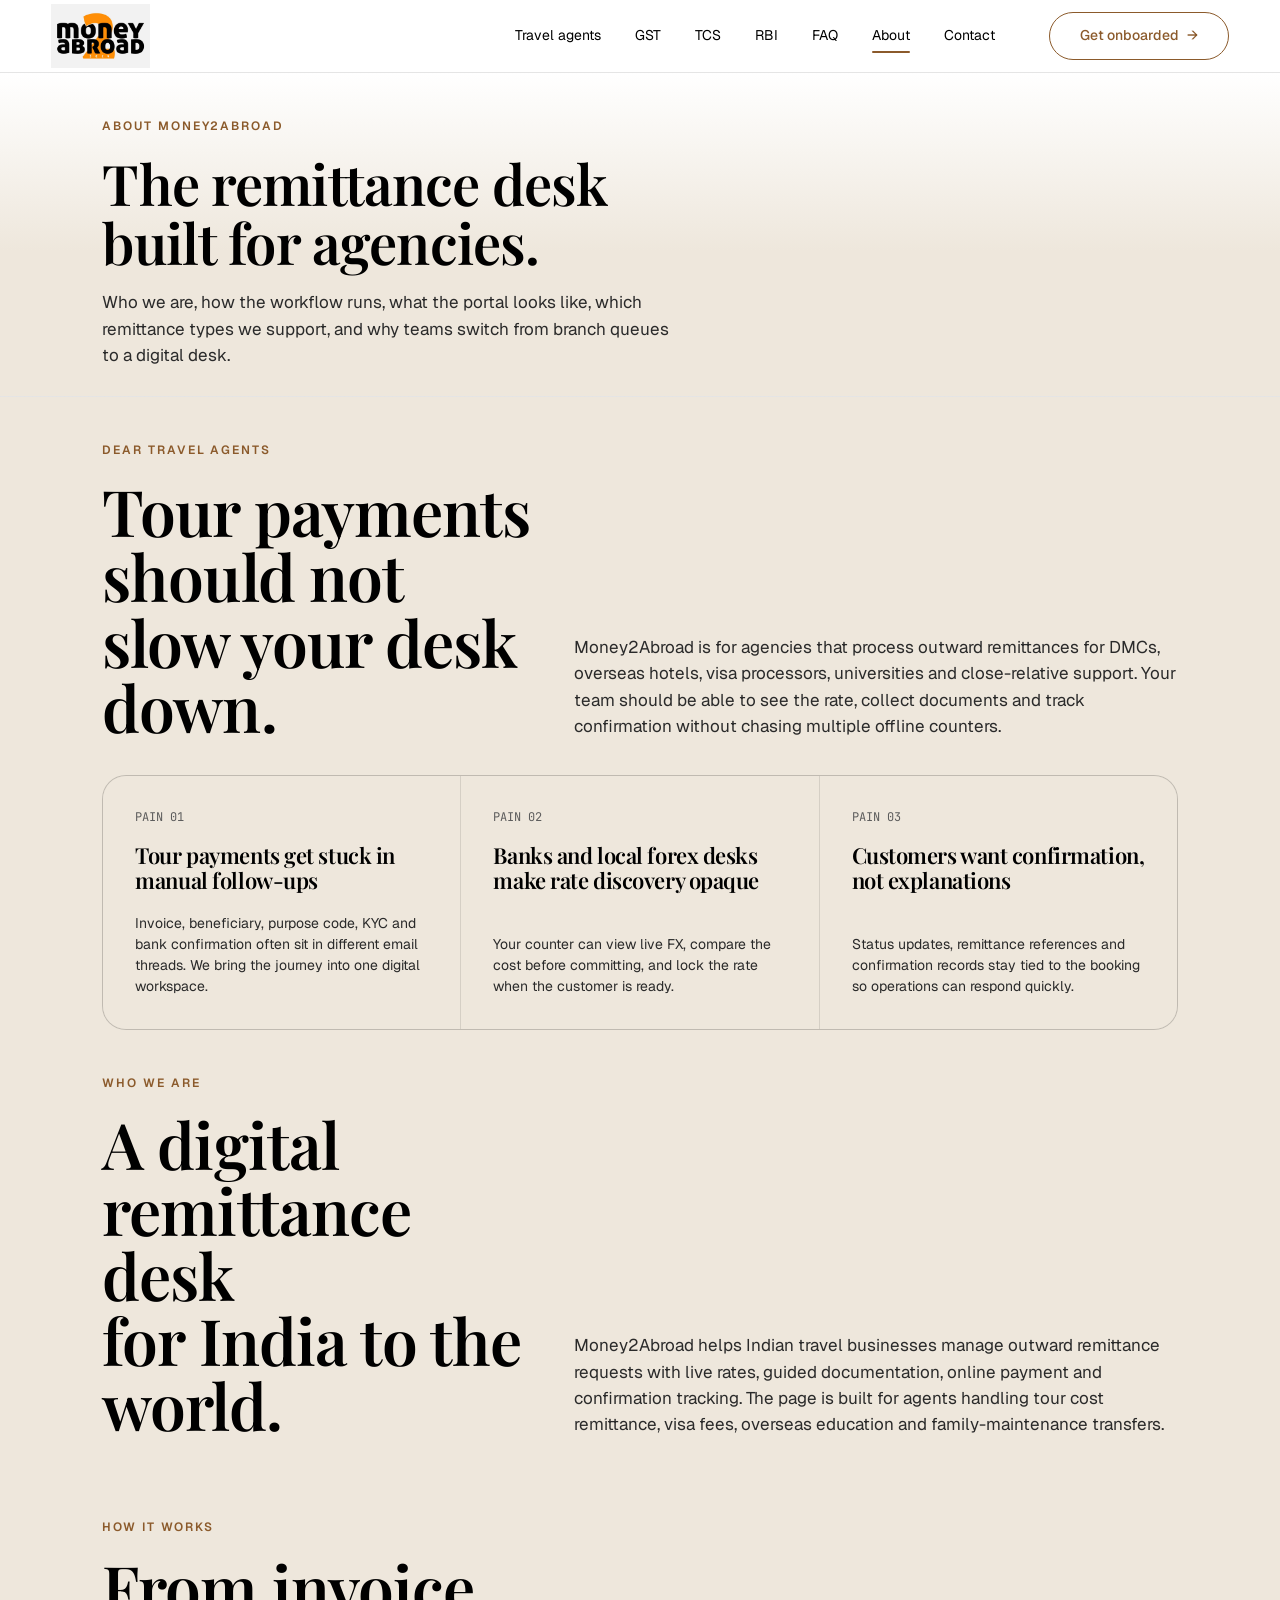
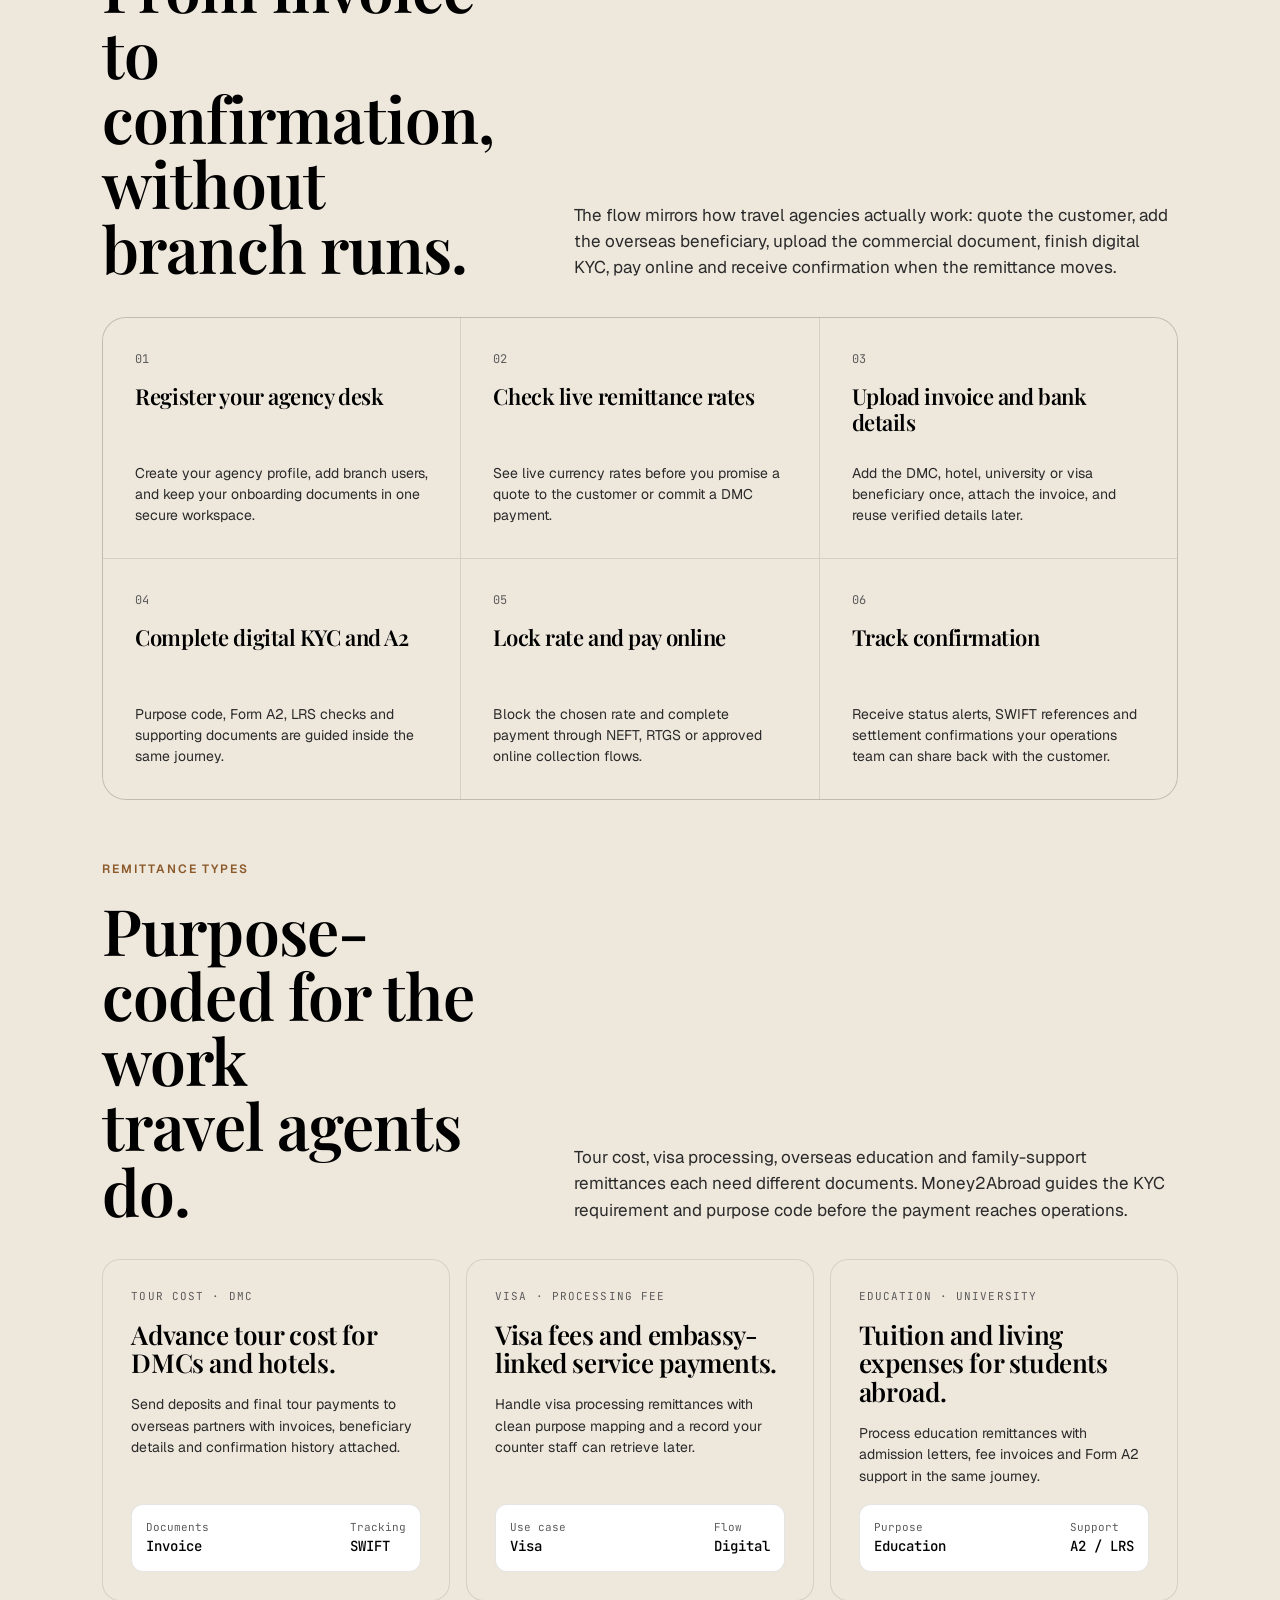
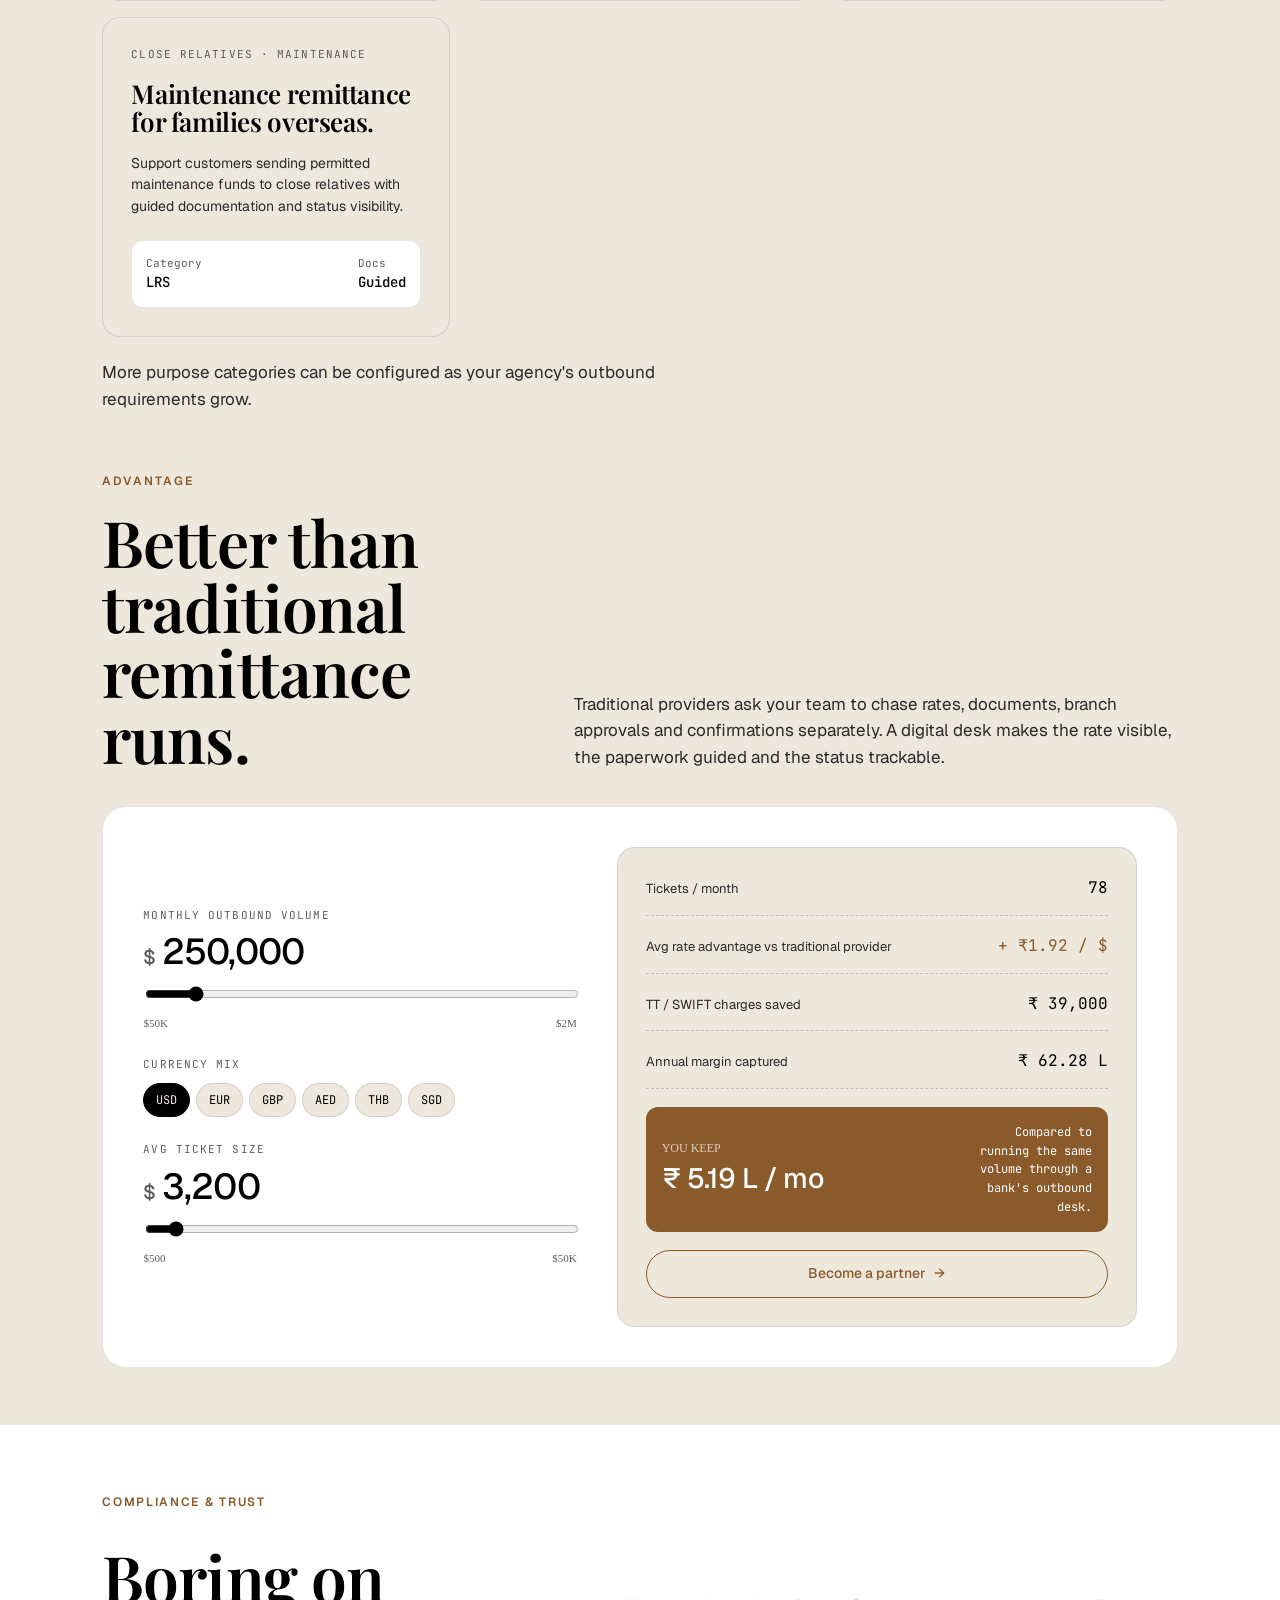
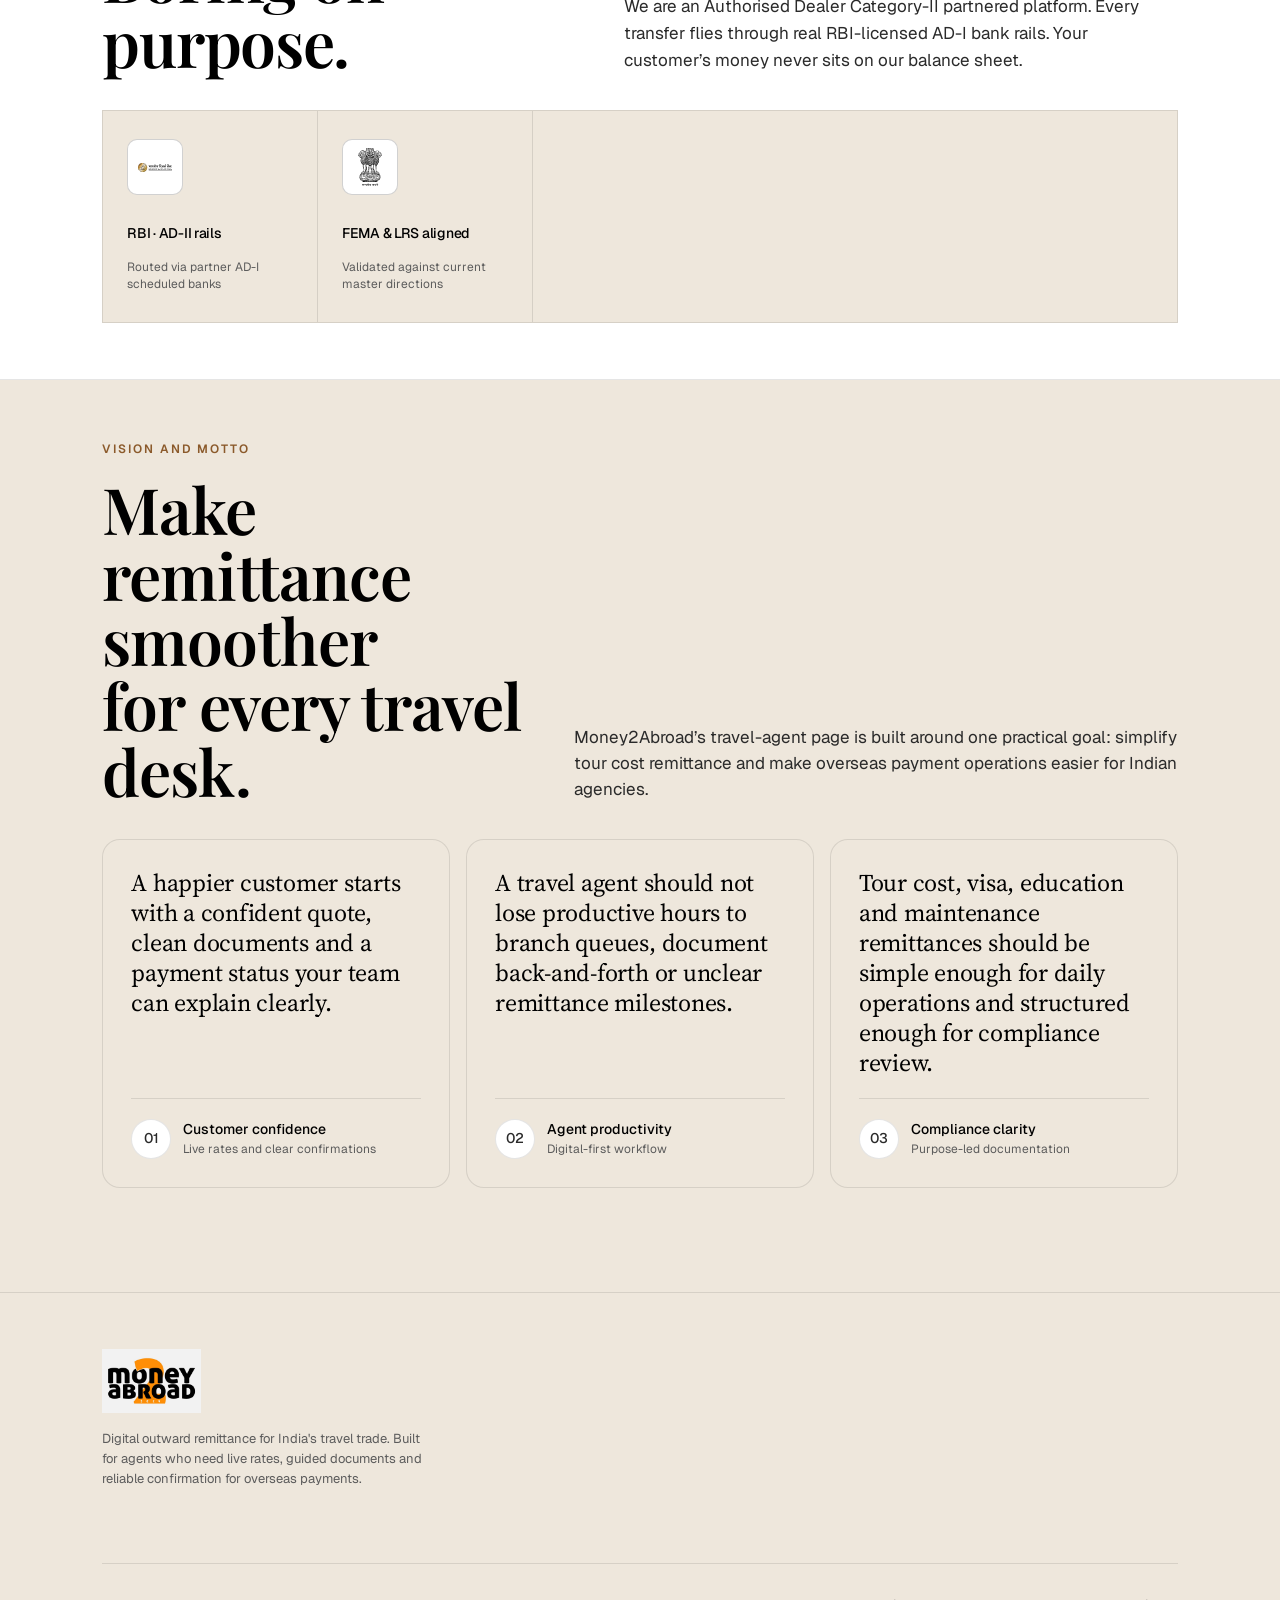
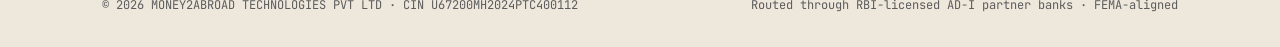
==== about-us/index.html @ 681cc070 "content changes" ====
<!doctype html>
<html lang="en">
<head>
<meta charset="utf-8" />
<meta name="viewport" content="width=device-width,initial-scale=1" />
<meta name="description" content="About Money2Abroad , digital outward remittance for India’s travel trade: process, portal, remittance types, and compliance." />
<meta name="theme-color" content="#ffffff" />
<title>About us , Money2Abroad</title>
<link rel="icon" type="image/jpeg" href="../Money2Abroad Logo.jpg" />
<link rel="preconnect" href="https://fonts.googleapis.com">
<link rel="preconnect" href="https://fonts.gstatic.com" crossorigin>
<link href="https://fonts.googleapis.com/css2?family=Geist:wght@300;400;500;600;700&family=JetBrains+Mono:wght@400;500&family=Playfair+Display:wght@500;600;700;800&family=Source+Serif+4:wght@400;600&display=swap" rel="stylesheet">
<link rel="stylesheet" href="../css/main.css" />
</head>
<body>

<nav class="top">
  <div class="nav-inner">
    <a class="brand" href="../index.html">
      <span class="brand-mark"></span>
    </a>
    <div class="nav-links">
      <a href="../remittance-for-travel-agents/index.html">Travel agents</a>
      <a href="../gst-calculator/index.html">GST</a>
      <a href="../tcs-calculator/index.html">TCS</a>
      <a href="../rbi-guidelines/index.html">RBI</a>
      <a href="../faq/index.html">FAQ</a>
      <span class="current" aria-current="page">About</span>
      <a href="../contact-us/index.html">Contact</a>
    </div>
    <div class="nav-cta">
      <a href="../contact-us/index.html" class="btn btn-accent">Get onboarded <span class="arrow">→</span></a>
      <button type="button" class="nav-toggle" aria-expanded="false" aria-controls="mobile-menu" aria-label="Open menu">
        <span class="bars"><span></span></span>
      </button>
    </div>
  </div>
  <div class="mobile-menu" id="mobile-menu">
      <a href="../remittance-for-travel-agents/index.html">Travel agents</a>
      <a href="../gst-calculator/index.html">GST</a>
      <a href="../tcs-calculator/index.html">TCS</a>
      <a href="../rbi-guidelines/index.html">RBI</a>
      <a href="../faq/index.html">FAQ</a>
      <span class="current" aria-current="page">About</span>
      <a href="../contact-us/index.html">Contact</a>
    <div class="mobile-cta">
      <a href="../contact-us/index.html" class="btn btn-accent">Get onboarded</a>
    </div>
  </div>
</nav>
<script>
(function(){
  var btn = document.querySelector('.nav-toggle');
  var menu = document.getElementById('mobile-menu');
  if (!btn || !menu) return;
  function close(){ btn.setAttribute('aria-expanded','false'); menu.classList.remove('open'); }
  btn.addEventListener('click', function(){
    var open = btn.getAttribute('aria-expanded') === 'true';
    btn.setAttribute('aria-expanded', String(!open));
    menu.classList.toggle('open', !open);
  });
  menu.querySelectorAll('a').forEach(function(a){ a.addEventListener('click', close); });
})();
</script>

<header class="about-hero">
  <div class="wrap">
    <div class="eyebrow">About Money2Abroad</div>
    <div class="spacer-sm"></div>
    <h1>The remittance desk <em>built for agencies.</em></h1>
    <p class="lead">Who we are, how the workflow runs, what the portal looks like, which remittance types we support, and why teams switch from branch queues to a digital desk.</p>
  </div>
</header>

<!-- =========== TRAVEL AGENTS =========== -->
<section id="overview" class="tight">
  <div class="wrap">
    <div class="section-head">
      <div>
        <div class="eyebrow">Dear travel agents</div>
        <div class="spacer-sm"></div>
        <h2 class="section-title">Tour payments should not<br/><em>slow your desk down.</em></h2>
      </div>
      <p class="section-sub">
        Money2Abroad is for agencies that process outward remittances for DMCs, overseas hotels, visa processors, universities and close-relative support. Your team should be able to see the rate, collect documents and track confirmation without chasing multiple offline counters.
      </p>
    </div>

    <div class="built-grid">
      <div class="built-cell">
        <div>
          <div class="num">PAIN 01</div>
          <div class="spacer-sm"></div>
          <h3>Tour payments get stuck in manual follow-ups</h3>
        </div>
        <p>Invoice, beneficiary, purpose code, KYC and bank confirmation often sit in different email threads. We bring the journey into one digital workspace.</p>
      </div>
      <div class="built-cell">
        <div>
          <div class="num">PAIN 02</div>
          <div class="spacer-sm"></div>
          <h3>Banks and local forex desks make rate discovery opaque</h3>
        </div>
        <p>Your counter can view live FX, compare the cost before committing, and lock the rate when the customer is ready.</p>
      </div>
      <div class="built-cell">
        <div>
          <div class="num">PAIN 03</div>
          <div class="spacer-sm"></div>
          <h3>Customers want confirmation, not explanations</h3>
        </div>
        <p>Status updates, remittance references and confirmation records stay tied to the booking so operations can respond quickly.</p>
      </div>
    </div>
  </div>
</section>

<!-- =========== WHO WE ARE =========== -->
<section id="who" class="tight" style="padding-top:0;">
  <div class="wrap">
    <div class="section-head">
      <div>
        <div class="eyebrow">Who we are</div>
        <div class="spacer-sm"></div>
        <h2 class="section-title">A digital remittance desk<br/><em>for India to the world.</em></h2>
      </div>
      <p class="section-sub">
        Money2Abroad helps Indian travel businesses manage outward remittance requests with live rates, guided documentation, online payment and confirmation tracking. The page is built for agents handling tour cost remittance, visa fees, overseas education and family-maintenance transfers.
      </p>
    </div>
  </div>
</section>

<!-- =========== PROCESS =========== -->
<section id="process" style="padding-top:0;">
  <div class="wrap">
    <div class="section-head">
      <div>
        <div class="eyebrow">How it works</div>
        <div class="spacer-sm"></div>
        <h2 class="section-title">From invoice to confirmation,<br/><em>without branch runs.</em></h2>
      </div>
      <p class="section-sub">
        The flow mirrors how travel agencies actually work: quote the customer, add the overseas beneficiary, upload the commercial document, finish digital KYC, pay online and receive confirmation when the remittance moves.
      </p>
    </div>

    <div class="built-grid">
      <div class="built-cell">
        <div>
          <div class="num">01</div>
          <div class="spacer-sm"></div>
          <h3>Register your agency desk</h3>
        </div>
        <p>Create your agency profile, add branch users, and keep your onboarding documents in one secure workspace.</p>
      </div>
      <div class="built-cell">
        <div>
          <div class="num">02</div>
          <div class="spacer-sm"></div>
          <h3>Check live remittance rates</h3>
        </div>
        <p>See live currency rates before you promise a quote to the customer or commit a DMC payment.</p>
      </div>
      <div class="built-cell">
        <div>
          <div class="num">03</div>
          <div class="spacer-sm"></div>
          <h3>Upload invoice and bank details</h3>
        </div>
        <p>Add the DMC, hotel, university or visa beneficiary once, attach the invoice, and reuse verified details later.</p>
      </div>
      <div class="built-cell">
        <div>
          <div class="num">04</div>
          <div class="spacer-sm"></div>
          <h3>Complete digital KYC and A2</h3>
        </div>
        <p>Purpose code, Form A2, LRS checks and supporting documents are guided inside the same journey.</p>
      </div>
      <div class="built-cell">
        <div>
          <div class="num">05</div>
          <div class="spacer-sm"></div>
          <h3>Lock rate and pay online</h3>
        </div>
        <p>Block the chosen rate and complete payment through NEFT, RTGS or approved online collection flows.</p>
      </div>
      <div class="built-cell">
        <div>
          <div class="num">06</div>
          <div class="spacer-sm"></div>
          <h3>Track confirmation</h3>
        </div>
        <p>Receive status alerts, SWIFT references and settlement confirmations your operations team can share back with the customer.</p>
      </div>
    </div>
  </div>
</section>


<!-- =========== USE CASES =========== -->
<section id="cases" style="padding-top:0;">
  <div class="wrap">
    <div class="section-head">
      <div>
        <div class="eyebrow">Remittance types</div>
        <div class="spacer-sm"></div>
        <h2 class="section-title">Purpose-coded for the work<br/><em>travel agents do.</em></h2>
      </div>
      <p class="section-sub">
        Tour cost, visa processing, overseas education and family-support remittances each need different documents. Money2Abroad guides the KYC requirement and purpose code before the payment reaches operations.
      </p>
    </div>

    <div class="cases">
      <div class="case">
        <span class="tag">Tour cost · DMC</span>
        <h3>Advance tour cost for <em>DMCs and hotels.</em></h3>
        <p>Send deposits and final tour payments to overseas partners with invoices, beneficiary details and confirmation history attached.</p>
        <div class="sample">
          <div><div class="l">Documents</div><div class="v">Invoice</div></div>
          <div><div class="l">Tracking</div><div class="v">SWIFT</div></div>
        </div>
      </div>

      <div class="case">
        <span class="tag">Visa · Processing fee</span>
        <h3>Visa fees and embassy-linked <em>service payments.</em></h3>
        <p>Handle visa processing remittances with clean purpose mapping and a record your counter staff can retrieve later.</p>
        <div class="sample">
          <div><div class="l">Use case</div><div class="v">Visa</div></div>
          <div><div class="l">Flow</div><div class="v">Digital</div></div>
        </div>
      </div>

      <div class="case">
        <span class="tag">Education · University</span>
        <h3>Tuition and living expenses for <em>students abroad.</em></h3>
        <p>Process education remittances with admission letters, fee invoices and Form A2 support in the same journey.</p>
        <div class="sample">
          <div><div class="l">Purpose</div><div class="v">Education</div></div>
          <div><div class="l">Support</div><div class="v">A2 / LRS</div></div>
        </div>
      </div>

      <div class="case">
        <span class="tag">Close relatives · Maintenance</span>
        <h3>Maintenance remittance for <em>families overseas.</em></h3>
        <p>Support customers sending permitted maintenance funds to close relatives with guided documentation and status visibility.</p>
        <div class="sample">
          <div><div class="l">Category</div><div class="v">LRS</div></div>
          <div><div class="l">Docs</div><div class="v">Guided</div></div>
        </div>
      </div>
    </div>
    <p class="section-sub" style="margin-top:22px;">More purpose categories can be configured as your agency's outbound requirements grow.</p>
  </div>
</section>

<!-- =========== CALCULATOR =========== -->
<section id="calc" style="padding-top:0;">
  <div class="wrap">
    <div class="section-head">
      <div>
        <div class="eyebrow">Advantage</div>
        <div class="spacer-sm"></div>
        <h2 class="section-title">Better than traditional<br/><em>remittance runs.</em></h2>
      </div>
      <p class="section-sub">
        Traditional providers ask your team to chase rates, documents, branch approvals and confirmations separately. A digital desk makes the rate visible, the paperwork guided and the status trackable.
      </p>
    </div>

    <div class="calc" id="calc-widget">
      <div class="calc-input">
        <div class="calc-field">
          <label>Monthly outbound volume</label>
          <div class="calc-amt"><span class="cur">$</span><span id="cv">250,000</span></div>
          <div style="margin-top:14px;">
            <input id="vol" type="range" min="50000" max="2000000" step="10000" value="250000" />
            <div style="display:flex;justify-content:space-between;font-family:'Geist Mono';font-size:11px;color:var(--ink-3);margin-top:6px;">
              <span>$50K</span><span>$2M</span>
            </div>
          </div>
        </div>
        <div class="calc-field">
          <label>Currency mix</label>
          <div class="ccy-pick" id="ccy-pick">
            <button class="on" data-ccy="USD">USD</button>
            <button data-ccy="EUR">EUR</button>
            <button data-ccy="GBP">GBP</button>
            <button data-ccy="AED">AED</button>
            <button data-ccy="THB">THB</button>
            <button data-ccy="SGD">SGD</button>
          </div>
        </div>
        <div class="calc-field">
          <label>Avg ticket size</label>
          <div class="calc-amt"><span class="cur">$</span><span id="tv">3,200</span></div>
          <div style="margin-top:14px;">
            <input id="tick" type="range" min="500" max="50000" step="100" value="3200" />
            <div style="display:flex;justify-content:space-between;font-family:'Geist Mono';font-size:11px;color:var(--ink-3);margin-top:6px;">
              <span>$500</span><span>$50K</span>
            </div>
          </div>
        </div>
      </div>

      <div class="calc-result">
        <div class="row">
          <span class="lbl">Tickets / month</span>
          <span class="val" id="r-tickets">78</span>
        </div>
        <div class="row">
          <span class="lbl">Avg rate advantage vs traditional provider</span>
          <span class="val" style="color:var(--accent);">+ ₹1.92 / $</span>
        </div>
        <div class="row">
          <span class="lbl">TT / SWIFT charges saved</span>
          <span class="val" id="r-tt">₹ 39,000</span>
        </div>
        <div class="row">
          <span class="lbl">Annual margin captured</span>
          <span class="val" id="r-annual">₹ 62.4 L</span>
        </div>
        <div class="savings">
          <div>
            <div style="font-size:12px;font-family:'Geist Mono';opacity:0.7;">YOU KEEP</div>
            <div class="v" id="r-keep">₹ 5.20 L / mo</div>
          </div>
          <div class="l">Compared to running the same volume through a bank's outbound desk.</div>
        </div>
        <a href="../contact-us/index.html" class="btn btn-primary" style="background: var(--bg); color: var(--ink); justify-content:center;"><span>Become a partner</span> <span class="arrow">→</span></a>
      </div>
    </div>
  </div>
</section>

<!-- =========== COMPLIANCE & TRUST =========== -->
<section id="compliance" class="compliance-trust" aria-labelledby="compliance-trust-heading">
  <div class="wrap">
    <div class="compliance-trust-head">
      <div>
        <div class="eyebrow">Compliance &amp; trust</div>
        <div class="spacer-sm"></div>
        <h2 id="compliance-trust-heading" class="compliance-trust-title">Boring on <em>purpose.</em></h2>
      </div>
      <p class="compliance-trust-lead">
        We are an Authorised Dealer Category-II partnered platform. Every transfer flies through real RBI-licensed AD-I bank rails. Your customer’s money never sits on our balance sheet.
      </p>
    </div>

    <div class="badges trust-badges" role="list">
      <div class="badge" role="listitem">
        <div class="b-ico" aria-hidden="true">
          <img src="../assets/logos/rbi.svg" alt="Reserve Bank of India" loading="lazy" />
        </div>
        <div class="b-name">RBI · AD-II rails</div>
        <p class="b-sub">Routed via partner AD-I scheduled banks</p>
      </div>
      <div class="badge" role="listitem">
        <div class="b-ico" aria-hidden="true">
          <img src="../assets/logos/emblem-india.svg" alt="Government of India · FEMA" loading="lazy" />
        </div>
        <div class="b-name">FEMA &amp; LRS aligned</div>
        <p class="b-sub">Validated against current master directions</p>
      </div>
    </div>
  </div>
</section>

<!-- =========== VISION =========== -->
<section id="vision">
  <div class="wrap">
    <div class="section-head">
      <div>
        <div class="eyebrow">Vision and motto</div>
        <div class="spacer-sm"></div>
        <h2 class="section-title">Make remittance smoother<br/><em>for every travel desk.</em></h2>
      </div>
      <p class="section-sub">
        Money2Abroad’s travel-agent page is built around one practical goal: simplify tour cost remittance and make overseas payment operations easier for Indian agencies.
      </p>
    </div>

    <div class="quotes">
      <div class="quote-card">
        <p class="q">A happier customer starts with a confident quote, clean documents and a payment status your team can explain clearly.</p>
        <div class="author">
          <div class="av">01</div>
          <div>
            <div class="a-name">Customer confidence</div>
            <div class="a-meta">Live rates and clear confirmations</div>
          </div>
        </div>
      </div>
      <div class="quote-card">
        <p class="q">A travel agent should not lose productive hours to branch queues, document back-and-forth or unclear remittance milestones.</p>
        <div class="author">
          <div class="av">02</div>
          <div>
            <div class="a-name">Agent productivity</div>
            <div class="a-meta">Digital-first workflow</div>
          </div>
        </div>
      </div>
      <div class="quote-card">
        <p class="q">Tour cost, visa, education and maintenance remittances should be simple enough for daily operations and structured enough for compliance review.</p>
        <div class="author">
          <div class="av">03</div>
          <div>
            <div class="a-name">Compliance clarity</div>
            <div class="a-meta">Purpose-led documentation</div>
          </div>
        </div>
      </div>
    </div>
  </div>
</section>

<footer>
  <div class="wrap">
    <div class="foot-grid">
      <div>
        <a class="brand" href="../index.html">
          <span class="brand-mark"></span>
        </a>
        <p class="foot-blurb">Digital outward remittance for India's travel trade. Built for agents who need live rates, guided documents and reliable confirmation for overseas payments.</p>
        <div style="display:flex;gap:8px;margin-top:18px;">
        </div>
      </div>
      <div class="foot-col">
        <h5>Site</h5>
        <a href="../index.html">Home</a>
        <a href="../remittance-for-travel-agents/index.html">Travel agents</a>
        <a href="index.html">About</a>
        <a href="../contact-us/index.html">Contact</a>
      </div>
      <div class="foot-col">
        <h5>For agencies</h5>
        <a href="index.html#cases">Tour cost</a>
        <a href="index.html#cases">Hotel &amp; DMC</a>
        <a href="index.html#cases">Visa fees</a>
        <a href="index.html#cases">Education</a>
        <a href="index.html#cases">Maintenance remittance</a>
      </div>
      <div class="foot-col">
        <h5>Company</h5>
        <a href="index.html">About</a>
        <a href="index.html#compliance">Compliance</a>
      </div>
      <div class="foot-col">
        <h5>Talk to us</h5>
        <a href="mailto:info@finwaveforex.com">info@finwaveforex.com</a>
        <a href="tel:+917948916100">+91 79 4891 6100</a>
        <a href="tel:+919898906133">+91 98989 06133</a>
        <a href="#">Ahmedabad · Navrangpura</a>
        <a href="../contact-us/index.html">Contact</a>
      </div>
    </div>
    <div class="foot-bottom">
      <div class="legal">© 2026 MONEY2ABROAD TECHNOLOGIES PVT LTD · CIN U67200MH2024PTC400112</div>
      <div class="legal">Routed through RBI-licensed AD-I partner banks · FEMA-aligned</div>
    </div>
  </div>
</footer>

<script>
  // Calculator
  (function(){
    const vol = document.getElementById('vol');
    const tick = document.getElementById('tick');
    const cv = document.getElementById('cv');
    const tv = document.getElementById('tv');
    const rTickets = document.getElementById('r-tickets');
    const rTT = document.getElementById('r-tt');
    const rAnnual = document.getElementById('r-annual');
    const rKeep = document.getElementById('r-keep');
    const fmtUSD = n => new Intl.NumberFormat('en-US').format(Math.round(n));
    const fmtINR = n => '₹ ' + new Intl.NumberFormat('en-IN').format(Math.round(n));
    const fmtINRShort = n => {
      if (n >= 1e7) return '₹ ' + (n/1e7).toFixed(2) + ' Cr';
      if (n >= 1e5) return '₹ ' + (n/1e5).toFixed(2) + ' L';
      return fmtINR(n);
    };

    function recompute() {
      const v = +vol.value;
      const t = +tick.value;
      cv.textContent = new Intl.NumberFormat('en-US').format(v);
      tv.textContent = new Intl.NumberFormat('en-US').format(t);
      const tickets = Math.max(1, Math.round(v / t));
      const advPerDollar = 1.92; // ₹ vs traditional provider
      const monthlyAdv = v * advPerDollar;
      const ttSaved = tickets * 500; // ~₹500 per TT saved
      const monthlyTotal = monthlyAdv + ttSaved;
      const annual = monthlyTotal * 12;
      rTickets.textContent = tickets;
      rTT.textContent = fmtINR(ttSaved);
      rAnnual.textContent = fmtINRShort(annual);
      rKeep.textContent = fmtINRShort(monthlyTotal) + ' / mo';
    }
    vol.addEventListener('input', recompute);
    tick.addEventListener('input', recompute);

    // currency chips
    document.querySelectorAll('#ccy-pick button').forEach(b => {
      b.addEventListener('click', () => {
        b.classList.toggle('on');
      });
    });

    recompute();
  })();
</script>

</body>
</html>
---- css/main.css ----
:root {
    /* JPMorgan Chase palette , cream body, white nav, black ink, copper accent */
    --bg: #eee7dc;                   /* JPMC cream */
    --bg-soft: #ffffff;              /* white card / nav */
    --bg-deep: #000000;              /* black for dark sections */
    --ink: #000000;                   /* black body text */
    --ink-2: #2a2a2a;
    --ink-3: #5c5c5c;
    --line: rgba(0,0,0,0.10);
    --line-strong: rgba(0,0,0,0.18);
    --accent: #8b5a2b;               /* copper / brown */
    --accent-deep: #6b4520;
    --accent-on: #ffffff;
    --warn: #c0392b;
    --positive: #1d8a4b;
    --pad: clamp(20px, 4vw, 56px);
  }

  * { box-sizing: border-box; }
  html, body { margin: 0; padding: 0; }
  body {
    background: var(--bg);
    color: var(--ink);
    font-family: 'Geist', 'Helvetica Neue', Arial, ui-sans-serif, system-ui, -apple-system, sans-serif;
    font-size: 16px;
    line-height: 1.55;
    -webkit-font-smoothing: antialiased;
    text-rendering: optimizeLegibility;
    overflow-x: hidden;
  }
  ::selection { background: var(--accent); color: var(--accent-on); }

  /* ---------- Type ---------- */
  .serif { font-family: 'Source Serif 4', 'Times New Roman', serif; font-weight: 400; letter-spacing: -0.01em; }
  .mono { font-family: 'JetBrains Mono', ui-monospace, monospace; font-feature-settings: 'tnum' 1, 'cv11' 1; }
  .eyebrow {
    font-family: 'Geist', sans-serif;
    font-size: 12px;
    font-weight: 600;
    letter-spacing: 0.16em;
    text-transform: uppercase;
    color: #8b5a2b;
    display: inline-block;
  }
  .eyebrow::before { content: none; }
  h1, h2, h3, h4 { margin: 0; font-weight: 500; letter-spacing: -0.02em; }
  p { margin: 0; }

  .display {
    font-family: 'Geist', sans-serif;
    font-weight: 500;
    font-size: clamp(44px, 7vw, 104px);
    line-height: 0.96;
    letter-spacing: -0.035em;
  }
  .display em {
    font-family: 'Source Serif 4', serif;
    font-style: italic;
    font-weight: 400;
    letter-spacing: -0.015em;
  }

  /* ---------- Layout ---------- */
  .wrap { max-width: 1440px; margin: 0 auto; padding: 0 var(--pad); }
  .row { display: flex; }
  .col { display: flex; flex-direction: column; }
  .grid { display: grid; }

  /* ---------- Nav ---------- */
  nav.top {
    position: sticky; top: 0; z-index: 50;
    background: color-mix(in oklab, var(--bg) 88%, transparent);
    backdrop-filter: blur(14px);
    -webkit-backdrop-filter: blur(14px);
    border-bottom: 1px solid var(--line);
  }
  .nav-inner {
    display: flex; align-items: center; justify-content: space-between;
    padding: 4px var(--pad);
    max-width: 1440px; margin: 0 auto;
  }
  .brand {
    display: flex; align-items: center; gap: 10px;
    font-weight: 600; letter-spacing: -0.02em; font-size: 18px;
    text-decoration: none; color: inherit;
  }
  a.brand:hover { color: var(--ink); }
  .brand-mark {
    width: 140px; height: 64px;
    background: url('../Money2Abroad%20Logo.jpg') left center/contain no-repeat;
    display: inline-block; flex-shrink: 0;
  }
  @media (max-width: 760px) {
    .brand-mark { width: 110px; height: 52px; }
  }
  .brand span:not(.brand-mark) { display: inline; }
  .nav-links { display: flex; gap: 6px; align-items: center; margin-left: auto; margin-right: 24px; }
  .nav-links a,
  .nav-links span.current {
    position: relative;
    color: var(--ink-2); text-decoration: none; font-size: 14px;
    display: inline-flex; align-items: center; gap: 4px;
    padding: 8px 14px; border-radius: 999px;
    transition: color .18s ease, background-color .18s ease;
  }
  .nav-links a:hover { color: var(--ink); background-color: var(--bg-soft); }
  .nav-links a:active { background-color: color-mix(in oklab, var(--ink) 10%, transparent); }
  .nav-links a.current,
  .nav-links span.current { color: var(--ink); }
  .nav-links a::after,
  .nav-links span.current::after {
    content: ""; position: absolute; left: 14px; right: 14px; bottom: 2px;
    height: 2px; border-radius: 2px; background: var(--accent);
    transform: scaleX(0); transform-origin: center;
    transition: transform .22s ease;
  }
  .nav-links a:hover::after,
  .nav-links a.current::after,
  .nav-links span.current::after { transform: scaleX(1); }
  .nav-links span.current { cursor: default; }
  #overview, #reach, #compliance { scroll-margin-top: 80px; }
  .nav-cta { display: flex; gap: 10px; align-items: center; margin-left: 16px; }
  .nav-cta .btn-accent { min-width: 180px; justify-content: center; }

  /* ---------- Buttons ---------- */
  .btn {
    display: inline-flex; align-items: center; gap: 8px;
    padding: 12px 18px; border-radius: 999px; font-size: 14px;
    font-weight: 500; text-decoration: none; cursor: pointer; border: 1px solid transparent;
    transition: transform .15s ease, background .2s ease, color .2s ease, border-color .2s ease;
    white-space: nowrap;
  }
  .btn:active { transform: translateY(1px); }
  .btn-primary { background: var(--ink); color: var(--bg); }
  .btn-primary:hover { background: #2a2820; }
  .btn-accent { background: var(--accent); color: var(--accent-on); }
  .btn-accent:hover { background: var(--accent-deep); }
  .btn-ghost { color: var(--ink); border-color: var(--line-strong); }
  .btn-ghost:hover { background: var(--bg-soft); }
  .btn-link { color: var(--ink); padding: 0; background: transparent; }
  .arrow { transition: transform .2s ease; }
  .btn:hover .arrow { transform: translateX(3px); }

  /* ---------- HERO ---------- */
  .hero {
    padding: 60px var(--pad) 40px; position: relative;
    background: linear-gradient(180deg, var(--bg) 0%, var(--bg-soft) 100%);
  }
  .hero-grid {
    display: grid; grid-template-columns: 1.4fr 1fr; gap: 56px; align-items: start;
  }
  @media (max-width: 1000px) { .hero-grid { grid-template-columns: 1fr; gap: 32px; } }

  .hero h1 .strike {
    position: relative; display: inline-block; color: var(--ink-3);
  }
  .hero h1 .strike::after {
    content: ""; position: absolute; left: -2%; right: -2%; top: 52%;
    height: 6px; background: var(--accent); transform: skewY(-2deg);
  }
  .hero-copy {
    color: var(--ink-2);
    font-size: clamp(16px, 1.6vw, 20px);
    line-height: 1.55;
    max-width: 58ch;
    margin-top: 24px;
  }
  .hero-actions {
    display: flex; gap: 12px; flex-wrap: wrap; margin-top: 28px;
  }

  .hero-meta {
    display: flex; gap: 24px; flex-wrap: wrap; padding-top: 32px;
    border-top: 1px solid var(--line); margin-top: 40px;
  }
  .hero-meta .stat .n { font-family: 'Geist', sans-serif; font-size: 32px; letter-spacing: -0.02em; font-weight: 500; }
  .hero-meta .stat .l { font-size: 12px; color: var(--ink-3); margin-top: 2px; }

  /* Hero card , quote / live transfer */
  .hero-card {
    background: var(--bg-deep); color: #efe9da;
    border-radius: 24px; padding: 24px;
    box-shadow: 0 30px 80px -30px rgba(0,0,0,0.35);
    position: relative; overflow: hidden;
  }
  .hero-card::before {
    content: ""; position: absolute; top: -40%; right: -20%;
    width: 360px; height: 360px; border-radius: 50%;
    background: radial-gradient(circle, rgba(200,255,58,0.18), transparent 70%);
    pointer-events: none;
  }
  .hc-head {
    display: flex; justify-content: space-between; align-items: center;
    color: rgba(239,233,218,0.6); font-size: 12px;
  }
  .hc-head .live { display: inline-flex; align-items: center; gap: 6px; color: var(--accent); font-family: 'JetBrains Mono'; }
  .hc-head .live .dot {
    width: 7px; height: 7px; border-radius: 50%; background: var(--accent);
    box-shadow: 0 0 0 0 rgba(200,255,58,0.7);
    animation: pulse 1.6s infinite;
  }
  @keyframes pulse {
    0%   { box-shadow: 0 0 0 0 rgba(200,255,58,0.7); }
    70%  { box-shadow: 0 0 0 8px rgba(200,255,58,0); }
    100% { box-shadow: 0 0 0 0 rgba(200,255,58,0); }
  }
  .hc-row {
    display: flex; justify-content: space-between; align-items: center;
    padding: 18px 0; border-bottom: 1px dashed rgba(239,233,218,0.12);
  }
  .hc-row:last-of-type { border-bottom: 0; }
  .hc-label { color: rgba(239,233,218,0.5); font-size: 12px; }
  .hc-amount {
    font-family: 'Geist', sans-serif; font-weight: 500;
    font-size: 36px; letter-spacing: -0.02em; line-height: 1;
  }
  .hc-amount .cur { color: rgba(239,233,218,0.5); font-size: 16px; margin-left: 6px; }
  .hc-fx {
    display: flex; gap: 16px; padding: 14px; border-radius: 14px;
    background: rgba(239,233,218,0.04);
    border: 1px solid rgba(239,233,218,0.08);
    margin: 10px 0;
  }
  .hc-fx .lbl { font-size: 11px; color: rgba(239,233,218,0.5); }
  .hc-fx .val { font-family: 'JetBrains Mono'; font-size: 14px; }
  .hc-cta {
    display: flex; gap: 8px; align-items: center; justify-content: space-between;
    margin-top: 14px; padding: 14px 16px;
    background: var(--accent); color: var(--accent-on);
    border-radius: 12px; font-weight: 500; font-size: 14px;
    cursor: pointer;
  }
  .swap {
    width: 34px; height: 34px; border-radius: 50%;
    background: rgba(239,233,218,0.06); border: 1px solid rgba(239,233,218,0.12);
    color: #efe9da; font-size: 14px;
    display: inline-flex; align-items: center; justify-content: center;
    margin: 0 auto; position: relative; top: -32px; z-index: 2;
    cursor: pointer; padding: 0;
    transition: transform .35s ease, background .2s ease, border-color .2s ease;
  }
  .swap:hover {
    background: rgba(239,233,218,0.12);
    border-color: rgba(239,233,218,0.22);
  }
  .swap:active { transform: rotate(180deg) scale(0.95); }
  .swap.spun { transform: rotate(180deg); }
  .ccy-flag {
    display: inline-flex; align-items: center; gap: 8px;
    background: rgba(239,233,218,0.06); padding: 6px 10px; border-radius: 999px;
    font-family: 'JetBrains Mono'; font-size: 12px;
  }
  .ccy-select {
    position: relative;
    background: rgba(239,233,218,0.06);
    border: 1px solid rgba(239,233,218,0.10);
    border-radius: 999px;
    padding: 6px 28px 6px 10px;
    font-family: 'JetBrains Mono'; font-size: 12px;
    color: #efe9da; cursor: pointer;
    display: inline-flex; align-items: center; gap: 8px;
  }
  .ccy-select:hover { background: rgba(239,233,218,0.10); }
  .ccy-select select {
    position: absolute; inset: 0; opacity: 0; cursor: pointer;
    width: 100%; height: 100%; border: 0; appearance: none;
  }
  .ccy-select::after {
    content: "▾"; position: absolute; right: 10px; top: 50%;
    transform: translateY(-50%); font-size: 10px;
    color: rgba(239,233,218,0.55); pointer-events: none;
  }
  .hc-input {
    background: transparent; border: 0; outline: none;
    color: inherit; font: inherit; padding: 0;
    width: var(--hc-input-width, 5.5ch);
    max-width: calc(100% - 4.5ch); min-width: 1ch;
    flex: 0 1 auto;
    font-family: 'Geist', sans-serif; font-weight: 500;
    font-size: 36px; letter-spacing: -0.02em; line-height: 1;
    font-feature-settings: 'tnum' 1, 'cv11' 1;
    -moz-appearance: textfield;
  }
  .hc-input::-webkit-outer-spin-button,
  .hc-input::-webkit-inner-spin-button { -webkit-appearance: none; margin: 0; }
  .hc-input:focus { outline: none; }
  .hc-input-wrap { display: inline-flex; align-items: baseline; gap: 6px; max-width: 100%; }
  .hc-input-wrap .cur { color: rgba(239,233,218,0.5); font-size: 16px; font-family: 'Geist'; font-weight: 500; flex: 0 0 auto; }
  .hc-fresh {
    font-family: 'JetBrains Mono'; font-size: 10px;
    color: rgba(239,233,218,0.45); margin-top: 4px;
  }
  .hc-change-up { color: #16a34a; }
  .hc-change-down { color: #dc2626; }
  @media (max-width: 760px) {
    .hc-input { font-size: 28px; }
  }

  /* Tag chips */
  .chips { display: flex; gap: 8px; flex-wrap: wrap; margin-top: 22px; }
  .chip {
    display: inline-flex; align-items: center; gap: 6px;
    padding: 7px 12px; border-radius: 999px; border: 1px solid var(--line-strong);
    font-size: 12px; color: var(--ink-2); background: rgba(255,255,255,0.4);
  }
  .chip .d { width: 6px; height: 6px; border-radius: 50%; background: var(--accent-deep); }

  /* ---------- FX Ticker ---------- */
  .ticker {
    border-top: 1px solid var(--line);
    border-bottom: 1px solid var(--line);
    background: var(--ink); color: var(--bg);
    overflow: hidden;
    padding: 14px 0;
  }
  .ticker-track {
    display: flex; gap: 56px; white-space: nowrap;
    animation: ticker 50s linear infinite;
    width: max-content;
    font-family: 'JetBrains Mono'; font-size: 14px;
  }
  .ticker-item { display: inline-flex; align-items: center; gap: 12px; }
  .ticker-item .pair { color: rgba(245,241,232,0.55); }
  .ticker-item .px { color: var(--bg); }
  .ticker-item .ch { font-size: 12px; padding: 2px 8px; border-radius: 999px; }
  .ticker-item .ch.up { color: #16a34a; background: rgba(22,163,74,0.12); }
  .ticker-item .ch.down { color: #dc2626; background: rgba(220,38,38,0.12); }
  @keyframes ticker {
    from { transform: translateX(0); }
    to { transform: translateX(-50%); }
  }

  /* ---------- Section ---------- */
  section { padding: 56px var(--pad); }
  section.tight { padding: 40px var(--pad); }
  .section-head {
    display: grid; grid-template-columns: 1fr 1.4fr; gap: 40px;
    margin-bottom: 36px; align-items: end;
  }
  @media (max-width: 900px) { .section-head { grid-template-columns: 1fr; } }
  .section-title {
    font-size: clamp(36px, 5vw, 64px); line-height: 1.02;
    letter-spacing: -0.03em; font-weight: 500;
  }
  .section-title em { font-family: 'Source Serif 4'; font-style: italic; font-weight: 400; }
  .section-sub { color: var(--ink-2); font-size: 17px; max-width: 60ch; }

  /* ---------- Built for ---------- */
  .built-grid {
    display: grid; grid-template-columns: repeat(3, 1fr); gap: 1px;
    background: var(--line); border: 1px solid var(--line);
    border-radius: 24px; overflow: hidden;
  }
  @media (max-width: 1100px) { .built-grid { grid-template-columns: repeat(2, 1fr); } }
  @media (max-width: 600px)  { .built-grid { grid-template-columns: 1fr; } }
  .built-cell {
    background: var(--bg); padding: 32px; min-height: 240px;
    display: flex; flex-direction: column; justify-content: space-between; gap: 20px;
    transition: background .2s ease;
  }
  .built-cell:hover { background: var(--bg-soft); }
  .built-cell .num {
    font-family: 'JetBrains Mono'; font-size: 12px; color: var(--ink-3);
  }
  .built-cell h3 {
    font-size: 22px; line-height: 1.15; letter-spacing: -0.02em;
  }
  .built-cell p { color: var(--ink-2); font-size: 14px; line-height: 1.5; }
  .built-cell .icon {
    width: 36px; height: 36px; border-radius: 10px;
    background: var(--bg-soft); border: 1px solid var(--line);
    display: inline-flex; align-items: center; justify-content: center;
  }

  /* ---------- Product showcase ---------- */
  .product {
    background: var(--bg-deep); color: var(--bg);
    border-radius: 28px; margin: 0 var(--pad); padding: 80px 56px;
    position: relative; overflow: hidden;
  }
  @media (max-width: 700px) { .product { padding: 56px 24px; margin: 0 16px; } }
  .product::before {
    content: ""; position: absolute; top: -10%; right: -10%; width: 600px; height: 600px;
    border-radius: 50%; background: radial-gradient(circle, rgba(200,255,58,0.10), transparent 60%);
  }
  .product-head { max-width: 800px; position: relative; }
  .product-head .eyebrow { color: rgba(245,241,232,0.5); }
  .product-head .eyebrow::before { background: var(--accent); }
  .product-head h2 {
    font-size: clamp(36px, 5vw, 68px); line-height: 1.02; margin-top: 16px;
    letter-spacing: -0.025em;
  }
  .product-head h2 em { font-family: 'Source Serif 4'; font-style: italic; font-weight: 400; }
  .product-head p { color: rgba(245,241,232,0.65); margin-top: 16px; max-width: 60ch; }

  /* Mock dashboard */
  .dash {
    margin-top: 56px;
    background: #1a1a17; border-radius: 18px; overflow: hidden;
    border: 1px solid rgba(245,241,232,0.08);
    box-shadow: 0 60px 120px -40px rgba(0,0,0,0.6);
    display: grid; grid-template-columns: 220px 1fr;
    min-height: 580px;
    position: relative;
  }
  @media (max-width: 800px) { .dash { grid-template-columns: 1fr; min-height: 520px; } }
  .dash-side {
    padding: 18px 12px; border-right: 1px solid rgba(245,241,232,0.06);
    background: #131311;
    display: flex; flex-direction: column; gap: 4px;
  }
  @media (max-width: 800px) { .dash-side { display: none; } }
  .dash-side .agency {
    display: flex; align-items: center; gap: 10px; padding: 8px;
    background: rgba(245,241,232,0.04); border-radius: 10px; margin-bottom: 12px;
  }
  .agency-logo {
    width: 28px; height: 28px; border-radius: 7px; background: var(--accent);
    color: var(--accent-on); font-weight: 600; font-size: 12px;
    display: inline-flex; align-items: center; justify-content: center;
  }
  .agency-meta .name { font-size: 12px; font-weight: 500; }
  .agency-meta .id { font-size: 10px; color: rgba(245,241,232,0.45); font-family: 'JetBrains Mono'; }
  .dash-side .item {
    display: flex; align-items: center; gap: 10px; padding: 8px 10px; border-radius: 8px;
    color: rgba(245,241,232,0.6); font-size: 13px; cursor: pointer;
  }
  .dash-side .item.active { background: rgba(200,255,58,0.10); color: var(--accent); }
  .dash-side .item .ico {
    width: 16px; height: 16px; border-radius: 4px; background: rgba(245,241,232,0.1);
    display: inline-block;
  }
  .dash-side .item.active .ico { background: var(--accent); }
  .dash-side .label {
    font-family: 'JetBrains Mono'; font-size: 10px; color: rgba(245,241,232,0.35);
    text-transform: uppercase; letter-spacing: 0.1em; padding: 16px 10px 6px;
  }

  .dash-main { padding: 22px; overflow: hidden; position: relative; }
  .dash-tab {
    display: flex; justify-content: space-between; align-items: center;
    margin-bottom: 22px;
  }
  .dash-tab h3 { font-size: 18px; font-weight: 500; }
  .dash-tab .filters { display: flex; gap: 8px; }
  .pill {
    font-family: 'JetBrains Mono'; font-size: 11px;
    padding: 6px 10px; border-radius: 999px;
    background: rgba(245,241,232,0.06); color: rgba(245,241,232,0.7);
    border: 1px solid rgba(245,241,232,0.08);
  }
  .pill.active { background: var(--accent); color: var(--accent-on); border-color: var(--accent); }

  .kpis { display: grid; grid-template-columns: repeat(4, 1fr); gap: 12px; margin-bottom: 18px; }
  @media (max-width: 700px) { .kpis { grid-template-columns: repeat(2, 1fr); } }
  .kpi {
    padding: 14px; background: rgba(245,241,232,0.03);
    border: 1px solid rgba(245,241,232,0.06); border-radius: 12px;
  }
  .kpi .l { font-size: 11px; color: rgba(245,241,232,0.5); font-family: 'JetBrains Mono'; text-transform: uppercase; letter-spacing: 0.08em; }
  .kpi .v { font-size: 22px; font-weight: 500; letter-spacing: -0.02em; margin-top: 6px; }
  .kpi .delta { font-size: 11px; font-family: 'JetBrains Mono'; color: var(--accent); margin-top: 4px; }
  .kpi .delta.down { color: #ff8a64; }

  .panels { display: grid; grid-template-columns: 1.5fr 1fr; gap: 12px; }
  @media (max-width: 800px) { .panels { grid-template-columns: 1fr; } }
  .panel {
    background: rgba(245,241,232,0.03); border: 1px solid rgba(245,241,232,0.06);
    border-radius: 12px; padding: 16px;
  }
  .panel h4 { font-size: 13px; font-weight: 500; color: rgba(245,241,232,0.85); margin-bottom: 12px; display: flex; justify-content: space-between; align-items: center; }
  .txn {
    display: grid; grid-template-columns: 1fr auto auto auto; gap: 14px; align-items: center;
    padding: 10px 0; border-top: 1px solid rgba(245,241,232,0.06); font-size: 12px;
  }
  .txn:first-of-type { border-top: 0; }
  .txn .who { display: flex; align-items: center; gap: 10px; }
  .txn .who .av {
    width: 26px; height: 26px; border-radius: 50%;
    background: rgba(245,241,232,0.08); display: inline-flex;
    align-items: center; justify-content: center; font-size: 11px;
    font-family: 'JetBrains Mono'; color: rgba(245,241,232,0.85);
  }
  .txn .who .nm { font-size: 13px; }
  .txn .who .sub { font-size: 11px; color: rgba(245,241,232,0.45); font-family: 'JetBrains Mono'; }
  .txn .am { font-family: 'JetBrains Mono'; font-size: 13px; text-align: right; }
  .txn .am .sub { font-size: 11px; color: rgba(245,241,232,0.45); }
  .txn .st {
    font-family: 'JetBrains Mono'; font-size: 10px; padding: 3px 8px; border-radius: 999px;
    background: rgba(245,241,232,0.06); color: rgba(245,241,232,0.65);
  }
  .txn .st.done { background: rgba(200,255,58,0.12); color: var(--accent); }
  .txn .st.prog { background: rgba(255,165,80,0.12); color: #ffaa57; }

  .chart-wrap { height: 140px; margin-bottom: 12px; position: relative; }
  .chart-wrap svg { display: block; width: 100%; height: 100%; }
  .currencies { display: flex; flex-direction: column; gap: 10px; }
  .ccy {
    display: grid; grid-template-columns: auto 1fr auto; gap: 12px; align-items: center;
    padding: 8px 0;
  }
  .ccy .flag {
    width: 28px; height: 20px; border-radius: 3px; background: rgba(245,241,232,0.08);
    font-family: 'JetBrains Mono'; font-size: 10px; color: rgba(245,241,232,0.7);
    display: inline-flex; align-items: center; justify-content: center;
  }
  .ccy .meta .nm { font-size: 13px; }
  .ccy .meta .sub { font-size: 11px; color: rgba(245,241,232,0.5); font-family: 'JetBrains Mono'; }
  .ccy .bal { font-family: 'JetBrains Mono'; text-align: right; font-size: 13px; }

  /* Floating annotations on dashboard */
  .annot {
    position: absolute; pointer-events: none;
    display: flex; align-items: center; gap: 8px;
    background: var(--accent); color: var(--accent-on);
    padding: 8px 12px; border-radius: 999px;
    font-size: 11px; font-family: 'JetBrains Mono'; font-weight: 500;
    box-shadow: 0 8px 24px rgba(200,255,58,0.20);
    z-index: 5;
  }
  .annot::before {
    content: ""; position: absolute; width: 8px; height: 8px;
    background: var(--accent); border-radius: 50%;
  }
  .annot.a1 { top: 32%; right: -8px; }
  .annot.a1::before { left: -16px; top: 50%; transform: translateY(-50%); box-shadow: 0 0 0 4px rgba(200,255,58,0.20); }
  .annot.a2 { bottom: 24%; left: 200px; }
  .annot.a2::before { right: -16px; top: 50%; transform: translateY(-50%); box-shadow: 0 0 0 4px rgba(200,255,58,0.20); }
  @media (max-width: 1100px) { .annot { display: none; } }

  /* ---------- Use cases ---------- */
  .cases { display: grid; grid-template-columns: repeat(3, 1fr); gap: 16px; }
  @media (max-width: 1000px) { .cases { grid-template-columns: 1fr; } }
  .case {
    border: 1px solid var(--line); border-radius: 18px; padding: 28px;
    background: var(--bg); display: flex; flex-direction: column; gap: 16px;
    min-height: 320px; position: relative; overflow: hidden;
    transition: transform .3s ease, box-shadow .3s ease;
  }
  .case:hover { transform: translateY(-4px); box-shadow: 0 30px 60px -30px rgba(0,0,0,0.15); }
  .case .tag {
    font-family: 'JetBrains Mono'; font-size: 11px; color: var(--ink-3);
    text-transform: uppercase; letter-spacing: 0.1em;
  }
  .case h3 {
    font-size: 26px; line-height: 1.1; letter-spacing: -0.02em;
  }
  .case h3 em { font-family: 'Source Serif 4'; font-style: italic; font-weight: 400; }
  .case p { color: var(--ink-2); font-size: 14px; }
  .case .sample {
    margin-top: auto;
    background: var(--bg-soft); border-radius: 12px; padding: 14px;
    border: 1px solid var(--line);
    display: flex; justify-content: space-between; align-items: center;
  }
  .case .sample .l { font-size: 11px; color: var(--ink-3); font-family: 'JetBrains Mono'; }
  .case .sample .v { font-family: 'JetBrains Mono'; font-size: 14px; font-weight: 500; }

  /* ---------- Calculator ---------- */
  .calc {
    background: var(--bg-soft); border: 1px solid var(--line);
    border-radius: 24px; padding: 40px;
    display: grid; grid-template-columns: 1fr 1.2fr; gap: 40px;
    align-items: center;
  }
  @media (max-width: 900px) { .calc { grid-template-columns: 1fr; padding: 28px; } }
  .calc-input { display: flex; flex-direction: column; gap: 24px; }
  .calc-field label {
    font-family: 'JetBrains Mono'; font-size: 11px; color: var(--ink-3);
    text-transform: uppercase; letter-spacing: 0.1em; display: block; margin-bottom: 10px;
  }
  .calc-field .control {
    display: flex; align-items: center; gap: 10px; padding: 12px 16px;
    background: var(--bg); border: 1px solid var(--line); border-radius: 12px;
  }
  .calc-field input[type="range"] { width: 100%; accent-color: var(--ink); }
  .calc-amt {
    font-size: 36px; font-weight: 500; letter-spacing: -0.02em;
    font-family: 'Geist'; line-height: 1;
  }
  .calc-amt .cur { color: var(--ink-3); font-size: 20px; margin-right: 6px; }
  .ccy-pick { display: flex; gap: 6px; flex-wrap: wrap; }
  .ccy-pick button {
    padding: 8px 12px; border-radius: 999px; border: 1px solid var(--line);
    background: var(--bg); font-family: 'JetBrains Mono'; font-size: 12px;
    cursor: pointer; transition: all .15s ease;
  }
  .ccy-pick button.on { background: var(--ink); color: var(--bg); border-color: var(--ink); }

  .calc-result {
    background: var(--bg); color: var(--ink);
    border: 1px solid var(--line);
    border-radius: 18px; padding: 28px;
    display: flex; flex-direction: column; gap: 18px;
  }
  .calc-result .row {
    display: flex; justify-content: space-between; align-items: baseline;
    padding-bottom: 14px; border-bottom: 1px dashed var(--line-strong);
  }
  .calc-result .row:last-of-type { border-bottom: 0; padding-bottom: 0; }
  .calc-result .lbl { color: var(--ink-2); font-size: 13px; }
  .calc-result .val { font-family: 'JetBrains Mono'; font-size: 16px; }
  .calc-result .savings {
    background: var(--accent); color: var(--accent-on);
    padding: 16px; border-radius: 12px;
    display: flex; justify-content: space-between; align-items: center;
  }
  .calc-result .savings .v { font-size: 28px; font-weight: 500; letter-spacing: -0.02em; font-family: 'Geist'; }
  .calc-result .savings .l { font-family: 'JetBrains Mono'; font-size: 12px; max-width: 120px; text-align: right; }

  /* ---------- Compliance ---------- */
  .compliance {
    background: var(--bg);
    border-top: 1px solid var(--line);
    border-bottom: 1px solid var(--line);
  }

  /* Compliance & trust (certification band) */
  .compliance-trust {
    background: var(--bg-soft);
    border-top: 1px solid var(--line);
    border-bottom: 1px solid var(--line);
    padding: 64px var(--pad) 56px;
  }
  @media (max-width: 760px) {
    .compliance-trust { padding: 44px var(--pad) 40px; }
  }
  .compliance-trust-head {
    display: grid;
    grid-template-columns: 1fr 1.15fr;
    gap: 40px;
    align-items: end;
    margin-bottom: 36px;
  }
  @media (max-width: 900px) {
    .compliance-trust-head { grid-template-columns: 1fr; gap: 20px; margin-bottom: 28px; }
  }
  .compliance-trust .eyebrow {
    letter-spacing: 0.14em;
  }
  .compliance-trust-title {
    font-family: 'Geist', sans-serif;
    font-size: clamp(36px, 5vw, 64px);
    font-weight: 500;
    letter-spacing: -0.035em;
    line-height: 1.02;
    margin-top: 14px;
    max-width: 14ch;
  }
  .compliance-trust-title em {
    font-family: 'Source Serif 4', serif;
    font-style: italic;
    font-weight: 400;
    letter-spacing: -0.02em;
  }
  .compliance-trust-lead {
    color: var(--ink-2);
    font-size: 17px;
    line-height: 1.6;
    max-width: 54ch;
    margin: 0;
  }
  .trust-badges .badge {
    min-height: 200px;
    justify-content: flex-start;
    gap: 14px;
    border-bottom: none;
  }
  @media (max-width: 700px) {
    .trust-badges .badge {
      min-height: 0;
      border-bottom: 1px solid var(--line);
    }
    .trust-badges .badge:last-child { border-bottom: 0; }
  }
  @media (max-width: 520px) {
    .trust-badges .badge { padding: 22px 20px; }
  }
  .trust-badges .badge .b-ico {
    width: 56px;
    height: 56px;
    border-radius: 10px;
    background: #fff;
    flex-shrink: 0;
  }
  .trust-badges .b-name {
    font-size: 15px;
    font-weight: 600;
    letter-spacing: -0.02em;
    margin-top: 8px;
  }
  .trust-badges .b-sub {
    font-size: 13px;
    line-height: 1.45;
    max-width: 28ch;
  }

  .badges {
    display: grid; grid-template-columns: repeat(5, 1fr); gap: 0;
    border-left: 1px solid var(--line);
  }
  @media (max-width: 900px) { .badges:not(.trust-badges) { grid-template-columns: repeat(2, 1fr); } }
  .badges.trust-badges {
    border-radius: 0;
    border: 1px solid var(--line);
    background: var(--bg);
    grid-template-columns: repeat(5, 1fr);
  }
  @media (max-width: 1100px) {
    .badges.trust-badges { grid-template-columns: repeat(3, 1fr); }
  }
  @media (max-width: 700px) {
    .badges.trust-badges { grid-template-columns: 1fr; }
  }
  .badge {
    border-right: 1px solid var(--line);
    padding: 28px 24px; display: flex; flex-direction: column; gap: 8px;
  }
  .badge .b-ico {
    width: 64px; height: 64px; border: 1px solid var(--line-strong);
    border-radius: 12px; display: inline-flex; align-items: center; justify-content: center;
    background: #fff; padding: 8px; overflow: hidden;
  }
  .badge .b-ico img,
  .badge .b-ico svg {
    max-width: 100%; max-height: 100%;
    object-fit: contain; display: block;
  }
  .badge .b-name { font-size: 14px; font-weight: 500; margin-top: 14px; }
  .badge .b-sub { font-size: 12px; color: var(--ink-3); }

  /* ---------- Testimonials ---------- */
  .quotes { display: grid; grid-template-columns: repeat(3, 1fr); gap: 16px; }
  @media (max-width: 1000px) { .quotes { grid-template-columns: 1fr; } }
  .quote-card {
    border: 1px solid var(--line); border-radius: 18px; padding: 28px;
    background: var(--bg); display: flex; flex-direction: column; gap: 20px;
    min-height: 280px;
    transition: background-color .25s ease, box-shadow .25s ease, transform .2s ease, border-color .25s ease;
  }
  .quote-card:hover {
    background: #fff;
    box-shadow: 0 10px 28px rgba(0,0,0,0.07);
    transform: translateY(-3px);
    border-color: rgba(0,0,0,0.12);
  }
  .quote-card .q {
    font-family: 'Source Serif 4'; font-size: 24px; line-height: 1.25;
    letter-spacing: -0.01em;
  }
  .quote-card .author {
    display: flex; align-items: center; gap: 12px; margin-top: auto;
    padding-top: 20px; border-top: 1px solid var(--line);
  }
  .quote-card .av {
    width: 40px; height: 40px; border-radius: 50%;
    background: var(--bg-soft); border: 1px solid var(--line);
    display: inline-flex; align-items: center; justify-content: center;
    font-weight: 500; font-size: 14px; color: var(--ink-2);
  }
  .quote-card .a-name { font-size: 14px; font-weight: 500; }
  .quote-card .a-meta { font-size: 12px; color: var(--ink-3); }

  /* ---------- Big stats ---------- */
  .megastats {
    display: grid; grid-template-columns: repeat(4, 1fr);
    border-top: 1px solid var(--line);
    border-bottom: 1px solid var(--line);
  }
  @media (max-width: 900px) { .megastats { grid-template-columns: repeat(2, 1fr); } }
  .megastat {
    padding: 48px var(--pad); border-right: 1px solid var(--line);
  }
  .megastat:last-child { border-right: 0; }
  .megastat .v {
    font-size: clamp(40px, 5vw, 64px); font-weight: 500; letter-spacing: -0.03em;
    line-height: 1;
  }
  .megastat .v em { font-family: 'Source Serif 4'; font-style: italic; font-weight: 400; }
  .megastat .l { font-size: 13px; color: var(--ink-3); margin-top: 12px; }

  /* ---------- Final CTA ---------- */
  .final-cta {
    background: var(--bg-deep); color: var(--bg);
    border-radius: 28px; margin: 0 var(--pad);
    padding: 64px 56px; text-align: center;
    position: relative; overflow: hidden;
  }
  @media (max-width: 700px) { .final-cta { padding: 44px 22px; margin: 0 16px; } }
  .final-cta::before {
    content: ""; position: absolute; bottom: -50%; left: 50%; transform: translateX(-50%);
    width: 800px; height: 800px; border-radius: 50%;
    background: radial-gradient(circle, rgba(200,255,58,0.15), transparent 60%);
  }
  .final-cta h2 {
    font-size: clamp(40px, 6vw, 80px); line-height: 1; letter-spacing: -0.03em;
    max-width: 16ch; margin: 0 auto; position: relative; font-weight: 500;
  }
  .final-cta h2 em { font-family: 'Source Serif 4'; font-style: italic; font-weight: 400; }
  .final-cta p {
    color: rgba(245,241,232,0.6); margin: 24px auto 36px; max-width: 50ch;
    position: relative;
  }
  .final-cta .ctas {
    display: inline-flex; gap: 12px; position: relative; flex-wrap: wrap; justify-content: center;
  }

  /* ---------- Footer ---------- */
  footer {
    padding: 56px var(--pad) 32px;
    border-top: 1px solid var(--line);
    margin-top: 48px;
  }
  .foot-grid {
    display: grid; grid-template-columns: 1fr; gap: 40px;
    padding-bottom: 56px; border-bottom: 1px solid var(--line);
  }
  .foot-col { display: none !important; }
  @media (max-width: 900px) { .foot-grid { grid-template-columns: 1fr; } }
  .foot-col h5 {
    font-family: 'JetBrains Mono'; font-size: 11px; text-transform: uppercase;
    letter-spacing: 0.12em; color: var(--ink-3); margin-bottom: 20px;
    font-weight: 500;
  }
  .foot-col a {
    display: block; color: var(--ink-2); text-decoration: none;
    font-size: 14px; padding: 6px 0;
  }
  .foot-col a:hover { color: var(--ink); }
  .foot-blurb { font-size: 13px; color: var(--ink-3); max-width: 36ch; margin-top: 16px; }
  .foot-bottom {
    display: flex; justify-content: space-between; align-items: center;
    padding-top: 32px; flex-wrap: wrap; gap: 20px;
  }
  .foot-bottom .legal { font-size: 12px; color: var(--ink-3); font-family: 'JetBrains Mono'; }

  /* ---------- Subtle bg grid in hero ---------- */
  .grid-bg {
    position: absolute; inset: 0; pointer-events: none;
    background-image:
      linear-gradient(var(--line) 1px, transparent 1px),
      linear-gradient(90deg, var(--line) 1px, transparent 1px);
    background-size: 80px 80px;
    mask-image: radial-gradient(ellipse at center top, rgba(0,0,0,0.6), transparent 70%);
    -webkit-mask-image: radial-gradient(ellipse at center top, rgba(0,0,0,0.6), transparent 70%);
  }

  /* utility */
  .spacer-sm { height: 16px; }
  .spacer-md { height: 32px; }
  .spacer-lg { height: 56px; }

  /* ---------- Mobile nav (hamburger) ---------- */
  .nav-toggle {
    display: none;
    width: 40px; height: 40px; border-radius: 10px;
    border: 1px solid var(--line-strong); background: var(--bg);
    align-items: center; justify-content: center; cursor: pointer; padding: 0;
  }
  .nav-toggle .bars { position: relative; width: 18px; height: 12px; }
  .nav-toggle .bars::before,
  .nav-toggle .bars::after,
  .nav-toggle .bars span {
    content: ""; position: absolute; left: 0; right: 0; height: 1.5px;
    background: var(--ink); border-radius: 2px;
    transition: transform .25s ease, opacity .2s ease, top .25s ease;
  }
  .nav-toggle .bars::before { top: 0; }
  .nav-toggle .bars span     { top: 5px; }
  .nav-toggle .bars::after  { top: 10px; }
  .nav-toggle[aria-expanded="true"] .bars::before { top: 5px; transform: rotate(45deg); }
  .nav-toggle[aria-expanded="true"] .bars::after  { top: 5px; transform: rotate(-45deg); }
  .nav-toggle[aria-expanded="true"] .bars span    { opacity: 0; }

  .mobile-menu {
    display: none;
    border-top: 1px solid var(--line);
    background: color-mix(in oklab, var(--bg) 96%, transparent);
    padding: 6px var(--pad) 14px;
    box-sizing: border-box;
  }
  .mobile-menu.open { display: block; }
  .mobile-menu a {
    display: block; padding: 10px 4px;
    color: var(--ink); text-decoration: none;
    font-size: 15px; letter-spacing: -0.01em;
    border-bottom: 1px solid var(--line);
  }
  .mobile-menu a:last-of-type { border-bottom: 0; }
  .mobile-menu > span.current {
    display: block; padding: 10px 4px; color: var(--ink); font-weight: 500;
    font-size: 15px;
    border-bottom: 1px solid var(--line);
  }
  .mobile-menu .mobile-cta {
    display: flex; gap: 10px; margin-top: 14px; justify-content: center;
  }
  .mobile-menu .mobile-cta .btn {
    display: inline-flex;
    justify-content: center; align-items: center;
    text-align: center; line-height: 1;
    padding: 10px 22px !important; font-size: 13px !important;
    border-radius: 999px;
    box-sizing: border-box;
  }

  /* ---------- Mobile-friendly tightening ---------- */
  @media (max-width: 900px) {
    .nav-links { display: none; }
    .nav-cta .btn-link { display: none; }
    .nav-cta > .btn-accent { display: none; }
    .nav-toggle { display: inline-flex; }
    .nav-cta { gap: 8px; margin-left: 0; }
  }
  @media (max-width: 760px) {
    section { padding: 40px var(--pad); }
    section.tight { padding: 32px var(--pad); }
    .hero { padding: 28px var(--pad) 20px; }
    .section-head { margin-bottom: 24px; gap: 18px; }
    .section-title { font-size: clamp(30px, 8vw, 44px); }
    .section-sub { font-size: 15px; }
    footer { padding: 40px var(--pad) 24px; margin-top: 32px; }
    .foot-grid { gap: 28px; padding-bottom: 36px; }
    .megastat { padding: 32px var(--pad); }
    .megastat .v { font-size: clamp(32px, 9vw, 44px); }
    .calc { padding: 22px; gap: 28px; }
    .calc-result { padding: 22px; }
    .calc-amt { font-size: 30px; }
    .case { padding: 22px; min-height: 0; }
    .case h3 { font-size: 22px; }
    .built-cell { padding: 24px; min-height: 0; }
    .quote-card { padding: 22px; min-height: 0; }
    .quote-card .q { font-size: 20px; }
    .product { padding: 48px 22px; margin: 0 16px; border-radius: 22px; }
    .product-head h2 { font-size: clamp(30px, 7vw, 44px); }
    .dash-main { padding: 16px; }
    .dash-tab { margin-bottom: 16px; }
    .dash-tab .filters { gap: 6px; }
    .pill { padding: 5px 8px; font-size: 10px; }
    .hero-card { padding: 20px; }
    .hc-amount { font-size: 28px; }
    .hero-meta { gap: 16px 24px; padding-top: 24px; margin-top: 28px; }
    .hero-meta .stat .n { font-size: 24px; }
    .display { font-size: clamp(36px, 10vw, 56px); }
    .final-cta h2 { font-size: clamp(32px, 8vw, 48px); }
    .final-cta { padding: 56px 22px; margin: 0 16px; }
    .badge { padding: 22px 18px; }
  }
  @media (max-width: 520px) {
    :root { --pad: 18px; }
    .megastats { grid-template-columns: 1fr; }
    .megastat { border-right: 0; border-bottom: 1px solid var(--line); }
    .megastat:last-child { border-bottom: 0; }
    .foot-grid { grid-template-columns: 1fr; gap: 24px; }
    .badges { grid-template-columns: 1fr; }
    .badge { border-right: 0; border-bottom: 1px solid var(--line); }
    .badge:last-child { border-bottom: 0; }
    .hero-meta { flex-direction: column; gap: 14px; }
    .ticker-track { gap: 32px; font-size: 12px; }
    .nav-inner { padding: 14px var(--pad); }
    .brand { font-size: 16px; }
    .foot-bottom { flex-direction: column; align-items: flex-start; }
  }
  @media (hover: none) {
    .case:hover { transform: none; box-shadow: none; }
    .built-cell:hover { background: var(--bg); }
  }

  /* ---------- Multipage: home gateway ---------- */
  .home-gateway { padding: 56px var(--pad) 64px; background: var(--bg-soft); border-top: 1px solid var(--line); }
  .home-gateway .section-head { margin-bottom: 28px; }
  .gateway-grid {
    display: grid; grid-template-columns: repeat(3, 1fr); gap: 20px;
    max-width: 1200px; margin: 0 auto;
  }
  @media (max-width: 900px) { .gateway-grid { grid-template-columns: 1fr; } }
  .gw-card {
    border: 1px solid var(--line); border-radius: 22px; padding: 32px 28px;
    background: var(--bg);
    display: flex; flex-direction: column; gap: 14px; min-height: 240px;
    text-decoration: none; color: inherit;
    transition: transform .28s ease, box-shadow .28s ease, border-color .2s ease;
    position: relative; overflow: hidden;
  }
  .gw-card:hover {
    transform: translateY(-5px);
    box-shadow: 0 28px 56px -28px rgba(0,0,0,0.14);
    border-color: var(--line-strong);
  }
  .gw-card::after {
    content: ""; position: absolute; top: -20%; right: -10%;
    width: 180px; height: 180px; border-radius: 50%;
    background: radial-gradient(circle, rgba(249,177,21,0.14), transparent 65%);
    pointer-events: none;
  }
  .gw-card .gw-eyebrow {
    font-family: 'JetBrains Mono', monospace; font-size: 11px;
    letter-spacing: 0.12em; text-transform: uppercase; color: var(--ink-3);
    position: relative; z-index: 1;
  }
  .gw-card h3 {
    font-size: 26px; letter-spacing: -0.025em; line-height: 1.12;
    position: relative; z-index: 1;
  }
  .gw-card h3 em { font-family: 'Source Serif 4', serif; font-style: italic; font-weight: 400; }
  .gw-card p { color: var(--ink-2); font-size: 15px; line-height: 1.55; flex: 1; position: relative; z-index: 1; }
  .gw-card .gw-more {
    font-weight: 500; font-size: 14px; display: inline-flex; align-items: center; gap: 8px;
    color: var(--ink); position: relative; z-index: 1;
  }
  .gw-card .gw-more .arrow { transition: transform .2s ease; }
  .gw-card:hover .gw-more .arrow { transform: translateX(4px); }

  .home-stats-band {
    display: grid; grid-template-columns: repeat(4, 1fr);
    border-top: 1px solid var(--line); border-bottom: 1px solid var(--line);
    background: var(--bg);
  }
  @media (max-width: 900px) { .home-stats-band { grid-template-columns: repeat(2, 1fr); } }
  @media (max-width: 520px) { .home-stats-band { grid-template-columns: 1fr; } }
  .home-stat {
    padding: 40px var(--pad);
    border-right: 1px solid var(--line);
    text-align: center;
  }
  .home-stat:last-child { border-right: 0; }
  @media (max-width: 520px) {
    .home-stat { border-right: 0; border-bottom: 1px solid var(--line); }
    .home-stat:last-child { border-bottom: 0; }
  }
  .home-stat .v {
    font-size: clamp(20px, 2.2vw, 28px); font-weight: 600; letter-spacing: -0.015em; line-height: 1.15;
    font-family: 'Playfair Display', 'Source Serif 4', Georgia, serif;
  }
  .home-stat .v em { font-family: inherit; font-style: normal; font-weight: inherit; }
  .home-stat .l { font-size: 13px; color: var(--ink-3); margin-top: 10px; max-width: 28ch; margin-left: auto; margin-right: auto; line-height: 1.5; }

  /* ---------- Contact page ---------- */
  .contact-shell { min-height: 60vh; }
  .contact-hero {
    padding: 72px var(--pad) 56px;
    background: var(--bg-deep);
    color: #efe9da;
    position: relative; overflow: hidden;
  }
  .contact-hero::before {
    content: ""; position: absolute; inset: 0;
    background: radial-gradient(ellipse 80% 60% at 70% 20%, rgba(249,177,21,0.15), transparent 55%);
    pointer-events: none;
  }
  .contact-hero .wrap { position: relative; z-index: 1; }
  .contact-hero h1 {
    font-size: clamp(40px, 5.5vw, 76px);
    font-weight: 500; letter-spacing: -0.035em; line-height: 1.02; max-width: 14ch;
  }
  .contact-hero h1 em { font-family: 'Source Serif 4', serif; font-style: italic; font-weight: 400; }
  .contact-hero .lead {
    color: rgba(239,233,218,0.58);
    font-size: 18px; max-width: 46ch; margin-top: 22px; line-height: 1.55;
  }
  .contact-cards-wrap { padding: 56px var(--pad) 48px; max-width: 1120px; margin: 0 auto; }
  .contact-cards-wrap .wrap { max-width: 1120px; margin: 0 auto; padding: 0; }

  /* Institutional stats band (ghost) */
  .contact-stats { background: transparent; padding: 56px var(--pad) 8px; }
  .contact-stats .wrap {
    max-width: 1120px; margin: 0 auto;
    display: grid; grid-template-columns: repeat(4, 1fr); gap: 0;
    border-top: 1px solid var(--line); border-bottom: 1px solid var(--line);
  }
  .contact-stats .cstat { padding: 28px 28px; border-right: 1px solid var(--line); text-align: left; transition: background-color .25s ease, color .25s ease; cursor: default; }
  .contact-stats .cstat:hover { background: #fff; }
  .contact-stats .cstat:hover .cstat-l { color: var(--accent); }
  .contact-stats .cstat:last-child { border-right: 0; }
  .contact-stats .cstat-n {
    font-family: 'Playfair Display', serif;
    font-size: clamp(34px, 3.4vw, 48px);
    font-weight: 500; letter-spacing: -0.02em; line-height: 1;
    color: var(--ink);
  }
  .contact-stats .cstat-l {
    font-family: 'JetBrains Mono', monospace;
    font-size: 10px; letter-spacing: 0.18em; text-transform: uppercase;
    color: var(--ink-3); margin-top: 14px;
  }
  @media (max-width: 760px) {
    .contact-stats .wrap { grid-template-columns: repeat(2, 1fr); gap: 18px 0; }
    .contact-stats .cstat:nth-child(2) { border-right: 0; }
    .contact-stats .cstat { padding: 8px 18px; }
  }

  /* Corridors band */
  .contact-corridors { padding: 64px var(--pad) 72px; background: var(--bg-soft); border-top: 1px solid var(--line); border-bottom: 1px solid var(--line); }
  .contact-corridors .wrap { max-width: 1120px; margin: 0 auto; }
  .corridor-grid {
    display: grid; grid-template-columns: repeat(4, 1fr); gap: 12px;
    margin-top: 8px;
  }
  @media (max-width: 900px) { .corridor-grid { grid-template-columns: repeat(3, 1fr); } }
  @media (max-width: 560px) { .corridor-grid { grid-template-columns: repeat(2, 1fr); } }
  .corridor {
    display: flex; align-items: center; gap: 12px;
    padding: 16px 18px;
    background: #fff; border: 1px solid var(--line); border-radius: 10px;
    transition: transform .18s ease, box-shadow .18s ease;
  }
  .corridor:hover { transform: translateY(-2px); box-shadow: 0 6px 18px rgba(0,0,0,0.06); }
  .corridor-flag { font-size: 22px; line-height: 1; }
  .corridor-code { font-family: 'JetBrains Mono', monospace; font-size: 13px; color: var(--accent); font-weight: 600; min-width: 38px; }
  .corridor-name { font-size: 14px; color: var(--ink); }
  .corridor-foot { margin-top: 22px; font-size: 13px; color: var(--ink-3); font-family: 'JetBrains Mono', monospace; }

  .contact-grid {
    display: grid; grid-template-columns: repeat(2, 1fr); gap: 18px;
  }
  @media (max-width: 640px) { .contact-grid { grid-template-columns: 1fr; } }
  .contact-card {
    border: 1px solid var(--line);
    border-radius: 20px;
    padding: 28px;
    background: var(--bg);
    box-shadow: 0 8px 32px rgba(0,0,0,0.05);
  }
  .contact-card.span-2 { grid-column: 1 / -1; }
  .contact-card .label {
    font-family: 'JetBrains Mono', monospace; font-size: 11px;
    letter-spacing: 0.14em; text-transform: uppercase; color: var(--ink-3);
    margin-bottom: 12px;
  }
  .contact-card .value { font-size: 22px; font-weight: 500; letter-spacing: -0.02em; line-height: 1.3; }
  .contact-card a.value { color: var(--ink); text-decoration: none; }
  .contact-card a.value:hover { color: var(--accent-deep); }
  .contact-card .sub { font-size: 15px; color: var(--ink-2); margin-top: 12px; line-height: 1.55; }

  /* About page intro */
  .about-hero {
    padding: 40px var(--pad) 28px;
    background: linear-gradient(180deg, var(--bg-soft) 0%, var(--bg) 55%);
    border-bottom: 1px solid var(--line);
  }
  .about-hero h1 {
    font-size: clamp(34px, 4.5vw, 56px);
    letter-spacing: -0.03em; line-height: 1.05;
    font-weight: 500;
    max-width: 18ch;
  }
  .about-hero h1 em { font-family: 'Source Serif 4', serif; font-style: italic; font-weight: 400; }
  .about-hero .lead { color: var(--ink-2); font-size: 17px; max-width: 52ch; margin-top: 18px; line-height: 1.55; }

  /* ---------- Travel agents subpage ---------- */
  .page-travel .page-hero {
    padding: 56px var(--pad) 48px;
    position: relative;
  }
  .page-travel .page-title {
    font-size: clamp(36px, 5.5vw, 72px);
    line-height: 1.02;
    letter-spacing: -0.035em;
    font-weight: 500;
    max-width: 18ch;
  }
  .page-travel .page-title em {
    font-family: 'Source Serif 4', serif;
    font-style: italic;
    font-weight: 400;
  }
  .page-travel .lead {
    color: var(--ink-2);
    font-size: clamp(17px, 1.7vw, 20px);
    line-height: 1.55;
    max-width: 62ch;
    margin-top: 22px;
  }
  .page-travel .pain-list {
    margin: 16px 0 0;
    padding: 0;
    list-style: none;
    display: flex;
    flex-direction: column;
    gap: 14px;
    max-width: 56ch;
  }
  .page-travel .pain-list li {
    display: flex;
    gap: 12px;
    align-items: flex-start;
    font-size: 17px;
    color: var(--ink);
  }
  .page-travel .pain-list li::before {
    content: "";
    width: 8px; height: 8px;
    border-radius: 50%;
    background: var(--accent-deep);
    margin-top: 9px;
    flex-shrink: 0;
  }
  .page-travel .notice {
    font-size: 13px;
    color: var(--ink-3);
    max-width: 70ch;
    margin-top: 20px;
    padding: 16px 18px;
    border-radius: 12px;
    border: 1px dashed var(--line-strong);
    background: rgba(255,255,255,0.35);
  }
  .page-travel main#overview { scroll-margin-top: 72px; }
  .page-travel section { padding: 56px var(--pad); }
  .page-travel section.alt {
    background: var(--bg-soft);
    border-top: 1px solid var(--line);
    border-bottom: 1px solid var(--line);
  }
  .page-travel section.alt .built-cell { background: var(--bg-soft); }
  .page-travel .section-head {
    display: grid;
    grid-template-columns: 1fr 1.15fr;
    gap: 36px;
    margin-bottom: 28px;
    align-items: end;
  }
  @media (max-width: 900px) { .page-travel .section-head { grid-template-columns: 1fr; gap: 18px; margin-bottom: 22px; } }
  .page-travel .section-title {
    font-size: clamp(32px, 4.5vw, 52px);
    line-height: 1.05;
    letter-spacing: -0.03em;
  }
  .page-travel .section-title em { font-family: 'Source Serif 4', serif; font-style: italic; font-weight: 400; }
  .page-travel .section-sub { color: var(--ink-2); font-size: 17px; max-width: 58ch; }
  .page-travel .page-hero .wrap,
  .page-travel main .wrap { max-width: 1100px; }
  .page-travel .travel-next .wrap { max-width: 720px; }
  .page-travel .steps {
    display: grid;
    grid-template-columns: repeat(2, 1fr);
    gap: 16px;
  }
  @media (max-width: 700px) { .page-travel .steps { grid-template-columns: 1fr; } }
  .page-travel .step {
    border: 1px solid var(--line);
    border-radius: 16px;
    padding: 24px;
    background: var(--bg);
    display: flex;
    gap: 18px;
    align-items: flex-start;
  }
  .page-travel section.alt .step { background: #faf8f3; }
  .page-travel .step-n {
    font-family: 'JetBrains Mono', monospace;
    font-size: 12px;
    font-weight: 500;
    color: var(--accent-on);
    background: var(--accent);
    width: 36px; height: 36px;
    border-radius: 10px;
    display: flex;
    align-items: center;
    justify-content: center;
    flex-shrink: 0;
  }
  .page-travel .step h4 { font-size: 17px; margin-bottom: 8px; }
  .page-travel .step p { font-size: 14px; color: var(--ink-2); line-height: 1.5; }
  .page-travel .cases {
    display: grid;
    grid-template-columns: repeat(2, 1fr);
    gap: 16px;
  }
  @media (max-width: 800px) { .page-travel .cases { grid-template-columns: 1fr; } }
  .page-travel .case {
    border: 1px solid var(--line);
    border-radius: 16px;
    padding: 24px;
    background: var(--bg);
    min-height: 0;
    gap: 8px;
  }
  .page-travel section.alt .case { background: var(--bg-soft); }
  .page-travel .case .tag {
    font-family: 'JetBrains Mono', monospace;
    font-size: 11px;
    color: var(--ink-3);
    text-transform: uppercase;
    letter-spacing: 0.08em;
  }
  .page-travel .case h3 { font-size: 22px; margin-top: 10px; letter-spacing: -0.02em; }
  .page-travel .case h3 em { font-family: 'Source Serif 4', serif; font-style: italic; font-weight: 400; }
  .page-travel .case p { margin-top: 10px; font-size: 14px; color: var(--ink-2); }
  .page-travel .case { transition: background-color .25s ease, border-color .25s ease, box-shadow .25s ease, transform .15s ease; }
  .page-travel .case:hover { background: #ffffff; border-color: var(--line-strong); box-shadow: 0 8px 24px rgba(0,0,0,0.06); }
  .page-travel section.alt .case:hover { background: #ffffff; }
  .page-travel .bullets { list-style: none; margin: 0; padding: 0; display: grid; gap: 12px; }
  .page-travel .bullets li {
    padding-left: 22px;
    position: relative;
    font-size: 16px;
    color: var(--ink-2);
  }
  .page-travel .bullets li::before {
    content: "✓";
    position: absolute;
    left: 0;
    color: var(--accent-deep);
    font-weight: 600;
    font-size: 14px;
  }
  .page-travel .compare {
    border: 1px solid var(--line);
    border-radius: 20px;
    padding: 32px;
    background: linear-gradient(135deg, var(--bg) 0%, var(--bg-soft) 100%);
  }
  .page-travel .compare p { color: var(--ink-2); font-size: 16px; line-height: 1.65; max-width: 72ch; }
  .page-travel .compare p + p { margin-top: 16px; }
  .page-travel .quote-card {
    border: 1px solid var(--line);
    border-radius: 16px;
    padding: 28px;
    background: var(--bg);
  }
  .page-travel .quote-card .q {
    font-family: 'Source Serif 4', serif;
    font-size: 22px;
    line-height: 1.3;
  }
  .page-travel .quote-card .meta {
    margin-top: 18px;
    font-size: 13px;
    color: var(--ink-3);
    font-family: 'JetBrains Mono', monospace;
  }
  .page-travel .travel-next {
    padding: 56px var(--pad) 72px;
    text-align: center;
    border-top: 1px solid var(--line);
    background: var(--bg-soft);
  }
  .page-travel .travel-next h2 {
    font-size: clamp(26px, 3.5vw, 40px);
    letter-spacing: -0.02em;
    font-weight: 500;
  }
  .page-travel .travel-next h2 em { font-family: 'Source Serif 4', serif; font-style: italic; font-weight: 400; }
  .page-travel .travel-next p { color: var(--ink-2); max-width: 46ch; margin: 14px auto 24px; font-size: 16px; }
  @media (max-width: 520px) {
    .page-travel section { padding: 36px var(--pad); }
    .page-travel .page-hero { padding: 32px var(--pad) 28px; }
    .page-travel .travel-next { padding: 36px var(--pad) 44px; }
  }
  a.hc-cta { display: flex; }
  a.hc-cta:hover { filter: brightness(1.05); }

  /* =========================================================
     JPMorgan Chase theme overrides
     - Headings: high-contrast serif (Playfair Display), no italics
     - Body: Inter, black
     - Nav: solid white
     - Accent CTAs: copper text / outlined pill
     ========================================================= */
  h1, h2, h3, h4,
  .display, .section-title, .product-head h2,
  .compliance-trust-title, .megastat .v, .final-cta h2,
  .gw-card h3, .home-stat .v, .contact-hero h1, .about-hero h1,
  .page-travel .page-title, .page-travel .section-title,
  .page-travel .case h3, .page-travel .travel-next h2,
  .case h3 {
    font-family: 'Playfair Display', 'Source Serif 4', Georgia, serif;
    font-weight: 600;
    letter-spacing: -0.015em;
    color: var(--ink);
  }

  /* Remove italic styling on emphasised heading spans */
  em,
  .display em, .section-title em, .product-head h2 em,
  .case h3 em, .compliance-trust-title em,
  .megastat .v em, .final-cta h2 em,
  .gw-card h3 em, .home-stat .v em,
  .contact-hero h1 em, .about-hero h1 em,
  .page-travel .page-title em, .page-travel .section-title em,
  .page-travel .case h3 em, .page-travel .travel-next h2 em {
    font-style: normal !important;
    font-family: inherit !important;
    font-weight: inherit;
  }

  /* JPMC display sizing , bigger, tighter */
  .display { line-height: 1.0; letter-spacing: -0.02em; }

  /* Top nav: solid white */
  nav.top { background: #ffffff !important; border-bottom: 1px solid var(--line); }
  .nav-links a, .nav-links span.current { color: var(--ink); }

  /* Copper accent buttons (outlined pill with copper text) */
  .btn-accent {
    color: var(--accent);
    border: 1px solid var(--accent);
    background-image: linear-gradient(120deg, var(--accent-deep, #6b4520) 0%, var(--accent) 50%, transparent 50.1%);
    background-size: 220% 100%;
    background-position: 100% 0;
    background-repeat: no-repeat;
    background-color: transparent;
    transition: background-position .55s cubic-bezier(.7,.05,.25,1), color .25s ease, box-shadow .25s ease, transform .15s ease;
  }
  .btn-accent .arrow { transition: transform .35s cubic-bezier(.7,.05,.25,1); display: inline-block; }
  .btn-accent:hover {
    color: #fff;
    background-position: 0 0;
    box-shadow: 0 8px 20px rgba(124,77,30,0.25);
  }
  .btn-accent:hover .arrow { transform: translateX(6px); }
  .btn-accent:active { transform: translateY(1px); }
  .btn-primary {
    color: var(--accent) !important;
    border: 1px solid var(--accent) !important;
    background-color: transparent !important;
    background-image: linear-gradient(120deg, var(--accent-deep, #6b4520) 0%, var(--accent) 50%, transparent 50.1%) !important;
    background-size: 220% 100% !important;
    background-position: 100% 0 !important;
    background-repeat: no-repeat !important;
    transition: background-position .55s cubic-bezier(.7,.05,.25,1), color .25s ease, box-shadow .25s ease, transform .15s ease;
  }
  .btn-primary .arrow { transition: transform .35s cubic-bezier(.7,.05,.25,1); display: inline-block; }
  .btn-primary:hover {
    color: #fff !important;
    background-position: 0 0 !important;
    box-shadow: 0 8px 20px rgba(124,77,30,0.25);
  }
  .btn-primary:hover .arrow { transform: translateX(6px); }

  /* Inline links lean copper */
  a { color: var(--accent); }
  a.brand, .nav-links a, .nav-links span.current,
  .foot-col a, footer a { color: var(--ink); }
  .foot-col a:hover, footer a:hover { color: var(--accent); }

  /* Eyebrow dots stay copper */
  .eyebrow::before { background: var(--accent); }
  ::selection { background: var(--accent); color: #fff; }

  /* JPMC-style restraint on the home page: white canvas, hairline borders */
  body.page-home { background: var(--bg); }
  body.page-home .ticker {
    background: #ffffff !important;
    color: var(--ink) !important;
    border-top: 1px solid var(--line);
    border-bottom: 1px solid var(--line);
  }
  body.page-home .ticker-item .pair { color: var(--ink-3) !important; }
  body.page-home .ticker-item .px { color: var(--ink) !important; font-weight: 500; }
  body.page-home .ticker-item .ch.up { color: #15803d !important; background: rgba(22,163,74,0.10) !important; }
  body.page-home .ticker-item .ch.down { color: #b91c1c !important; background: rgba(220,38,38,0.10) !important; }

  body.page-home .hero { background: linear-gradient(180deg, var(--bg-soft) 0%, var(--bg) 55%); }
  body.page-home .grid-bg { display: none; }
  body.page-home .home-stats-band { background: var(--bg) !important; }
  body.page-home .hero-card {
    background: #ffffff !important;
    color: var(--ink) !important;
    border: 1px solid var(--line);
    box-shadow: 0 8px 28px rgba(0,0,0,0.06);
  }
  .hero-card::before { display: none; }
  .hc-label,
  .hc-amount .cur,
  .hc-fx .lbl,
  .hc-input-wrap .cur { color: var(--ink-2) !important; }
  .hc-fresh { color: var(--ink-3) !important; }
  .hc-change-up { color: #15803d !important; }
  .hc-change-down { color: #b91c1c !important; }
  .hc-cta {
    color: var(--accent) !important;
    border: 1px solid var(--accent);
    background-color: transparent !important;
    background-image: linear-gradient(120deg, var(--accent-deep) 0%, var(--accent) 50%, transparent 50.1%);
    background-size: 220% 100%;
    background-position: 100% 0;
    background-repeat: no-repeat;
    border-radius: 999px;
    padding: 16px 22px;
    transition: background-position .55s cubic-bezier(.7,.05,.25,1), color .25s ease, box-shadow .25s ease, transform .15s ease;
  }
  .hc-cta > span { display: inline-block; transition: transform .35s cubic-bezier(.7,.05,.25,1); }
  .hc-cta:hover {
    color: #fff !important;
    background-position: 0 0;
    box-shadow: 0 8px 24px rgba(124,77,30,0.3);
  }
  .hc-cta:hover > span:last-child { transform: translateX(6px); }
  .hc-cta:active { transform: translateY(1px); }
  body.page-home .hc-input { color: var(--ink) !important; background: transparent; }
  body.page-home .hero-card .hc-row { border-bottom: 1px solid var(--line) !important; }
  body.page-home .hero-card .hc-row:last-of-type { border-bottom: 0 !important; }
  body.page-home .hc-fx {
    background: #fafafa !important;
    border: 1px solid var(--line);
    border-radius: 10px;
  }
  /* Ensure all card text reads dark on the sand surface */
  .hero-card .hc-amount,
  .hero-card .hc-input,
  .hero-card #hc-rec,
  .hero-card #hc-rate,
  .hero-card .hc-fx .val { color: var(--ink) !important; }
  .hero-card .swap,
  #hc-swap { display: none !important; }

  /* Flipped hero rows , each row is its own pill/box */
  .hero-card .hc-row-flip {
    display: flex !important;
    align-items: center;
    justify-content: space-between;
    gap: 16px;
    padding: 22px 24px;
    border-bottom: 0 !important;
    background: rgba(255,255,255,0.55);
    border: 1px solid rgba(0,0,0,0.06);
    border-radius: 14px;
    box-shadow: 0 2px 6px rgba(0,0,0,0.03);
  }
  .hero-card .hc-side {
    display: flex;
    flex-direction: column;
    gap: 10px;
    align-items: flex-start;
  }
  .hero-card .hc-amt-wrap {
    flex: 1;
    text-align: right;
    min-width: 0;
  }
  .hero-card .hc-amt-wrap .hc-input-wrap { justify-content: flex-end; display: flex; }
  .hero-card .hc-amt-wrap .hc-input,
  .hero-card .hc-amt-wrap .hc-amount {
    text-align: right;
    font-size: clamp(22px, 2.4vw, 30px);
    font-weight: 600;
    letter-spacing: -0.015em;
    line-height: 1.1;
    width: 100%;
    border: none;
    background: transparent;
  }
  .hero-card .hc-amt-wrap .hc-input { outline: none; }

  /* Vertical connector sits in the gap between the two pill rows */
  .hc-connector {
    position: relative;
    height: 22px;
    width: 100%;
    margin: 0;
  }
  .hc-connector::before {
    content: "";
    position: absolute;
    left: 40px; top: 0; bottom: 0;
    width: 2px;
    background: var(--accent);
    border-radius: 2px;
  }
  .hc-connector span { display: none; }
  .hero-card .ccy-flag,
  .hero-card .ccy-select,
  #hc-inr-chip,
  #hc-ccy-wrap {
    background: rgba(255,255,255,0.7) !important;
    color: var(--ink) !important;
    border: 1px solid rgba(0,0,0,0.12) !important;
    font-family: 'Geist', sans-serif !important;
    font-size: 14px !important;
    font-weight: 600 !important;
    padding: 10px 14px !important;
    border-radius: 999px !important;
  }
  #hc-ccy-wrap {
    padding-right: 36px !important;
    cursor: pointer;
    transition: background .15s ease, border-color .15s ease;
  }
  #hc-ccy-wrap:hover {
    background: #ffffff !important;
    border-color: var(--accent) !important;
  }
  #hc-ccy-wrap::after {
    content: "▾" !important;
    position: absolute;
    right: 14px;
    top: 50%;
    transform: translateY(-50%);
    font-size: 12px;
    color: var(--accent) !important;
    pointer-events: none;
  }

  /* About-us dashboard mock → light JPMC card */
  .product {
    background: #ffffff !important;
    color: var(--ink) !important;
    border: 1px solid var(--line);
    box-shadow: 0 6px 24px rgba(0,0,0,0.05);
  }
  .product-head h2, .product-head p { color: var(--ink) !important; }
  .dash {
    background: var(--bg) !important;
    border: 1px solid var(--line);
  }
  .dash-side {
    background: #ffffff !important;
    color: var(--ink) !important;
    border-right: 1px solid var(--line);
  }
  .dash-side .agency,
  .dash-side .item,
  .dash-side .label { color: var(--ink) !important; }
  .dash-side .label { color: var(--ink-3) !important; }
  .dash-side .item.active { background: rgba(139,90,43,0.10) !important; color: var(--accent) !important; }
  .dash-side .item.active .ico { background: var(--accent) !important; }
  .dash-side .item .ico { background: var(--line-strong); }
  .dash-main { background: #ffffff !important; color: var(--ink) !important; }
  .dash-tab h3 { color: var(--ink) !important; }
  .kpis .kpi, .panels .panel {
    background: var(--bg) !important;
    border: 1px solid var(--line) !important;
    color: var(--ink) !important;
  }
  .kpi .l, .kpi .delta, .panel h4 span,
  .txn .sub, .ccy .sub { color: var(--ink-3) !important; }
  .kpi .v, .panel h4, .txn .nm, .ccy .nm, .ccy .bal, .txn .am { color: var(--ink) !important; }
  .st.done { background: rgba(29,138,75,0.12) !important; color: #146b3a !important; }
  .st.prog { background: rgba(139,90,43,0.12) !important; color: var(--accent) !important; }
  .annot { background: #ffffff !important; color: var(--ink) !important; border: 1px solid var(--line-strong); }

  /* Final CTA banner → light */
  .final-cta {
    background: #ffffff !important;
    color: var(--ink) !important;
    border: 1px solid var(--line);
  }
  .final-cta::before { display: none !important; }
  .final-cta h2, .final-cta p { color: var(--ink) !important; }

  /* Contact-us hero → cream, dark text */
  .contact-hero {
    background: var(--bg) !important;
    color: var(--ink) !important;
  }
  .contact-hero::before { display: none !important; }
  .contact-hero h1 { color: var(--ink) !important; }
  .contact-hero .lead { color: var(--ink-2) !important; }

  /* Contact cards → white surface */
  .contact-card {
    background: #ffffff !important;
    border: 1px solid var(--line) !important;
    box-shadow: 0 4px 16px rgba(0,0,0,0.04);
  }

  /* ============================================
     Mobile-friendly polish (global)
     ============================================ */
  html, body { overflow-x: hidden; }
  img, svg { max-width: 100%; height: auto; }
  table { max-width: 100%; }
  .slab-table {
    display: block;
    overflow-x: auto;
    white-space: nowrap;
    -webkit-overflow-scrolling: touch;
  }

  @media (max-width: 760px) {
    /* Hero converter and grid stack neatly */
    .hero { padding: 28px var(--pad) 24px; }
    .hero-grid { gap: 24px; }
    .hero-card { padding: 18px; }
    .hero-card .hc-row-flip { padding: 16px 16px; gap: 10px; }
    .hc-amount { font-size: clamp(18px, 5.2vw, 26px) !important; white-space: nowrap; overflow: hidden; text-overflow: ellipsis; }
    .hc-input { font-size: clamp(18px, 5.2vw, 26px) !important; max-width: 100% !important; width: 100% !important; }
    .hero-card .hc-amt-wrap { flex: 1 1 auto; min-width: 0; overflow: hidden; }
    .hero-card .hc-amt-wrap .hc-input-wrap { width: 100%; max-width: 100%; }
    .hero-card .hc-side { flex: 0 0 auto; }
    .hc-fx { flex-wrap: wrap; gap: 14px; }
    .hc-cta { padding: 14px 16px; font-size: 15px; }

    /* Larger tappable buttons & nav */
    .btn { padding: 12px 16px; }
    nav.top .nav-inner { padding: 10px var(--pad); }

    /* Footer stacks */
    .foot-grid { grid-template-columns: 1fr 1fr; gap: 24px; }
    .foot-col h5 { font-size: 13px; }

    /* About-hero / contact-hero headlines fit small viewports */
    .about-hero h1, .contact-hero h1 {
      font-size: clamp(34px, 9vw, 56px) !important;
      line-height: 1.05 !important;
    }
    .about-hero .lead, .contact-hero .lead { font-size: 16px !important; }

    /* Calculator pages */
    .calc-shell { padding: 20px var(--pad) 36px !important; }
    .calc-shell > section { margin-top: 32px !important; }
    .calc-card { padding: 22px !important; }
    .calc-grid { grid-template-columns: 1fr !important; gap: 24px !important; }
    .result-total .val { font-size: 26px !important; }
    .result-total .lbl { font-size: 18px !important; }

    /* Tables scroll horizontally instead of overflowing the viewport */
    .slab-table, .doc-table { display: block; overflow-x: auto; white-space: nowrap; }
    .slab-table thead, .slab-table tbody, .doc-table thead, .doc-table tbody { display: table; width: 100%; min-width: 520px; }

    /* Compliance badges 2-up */
    .trust-badges { grid-template-columns: repeat(2, 1fr) !important; gap: 18px !important; }

    /* KPIs stack 1-up below 480 */
    .kpis { grid-template-columns: repeat(2, 1fr); gap: 12px; }
    .panels { grid-template-columns: 1fr; gap: 16px; }

    /* Tighter typography */
    .display { font-size: clamp(36px, 10vw, 56px); }

    /* Ticker scrolls smoothly */
    .ticker { font-size: 12px; }
  }

  @media (max-width: 480px) {
    .foot-grid { grid-template-columns: 1fr; }
    .trust-badges { grid-template-columns: 1fr !important; }
    .kpis { grid-template-columns: 1fr; }
    .nav-cta .btn-accent { padding: 9px 12px; font-size: 12px; }
    .home-stats-band { grid-template-columns: 1fr 1fr; }
  }

  /* =====================================================
     Unify Travel-agent + Contact-us heroes with About/FAQ/etc.
     ===================================================== */
  .contact-hero,
  .page-travel .page-hero {
    background: linear-gradient(180deg, var(--bg-soft) 0%, var(--bg) 55%) !important;
    padding: 40px var(--pad) 28px !important;
    border-bottom: 1px solid var(--line);
    color: var(--ink) !important;
  }
  .contact-hero::before,
  .page-travel .page-hero::before { display: none !important; }

  .contact-hero h1,
  .page-travel .page-title {
    font-family: 'Playfair Display', 'Source Serif 4', Georgia, serif !important;
    font-size: clamp(34px, 4.5vw, 56px) !important;
    font-weight: 600 !important;
    letter-spacing: -0.02em !important;
    line-height: 1.05 !important;
    color: var(--ink) !important;
    max-width: 18ch;
  }
  .contact-hero .lead,
  .page-travel .lead {
    color: var(--ink-2) !important;
    font-size: 17px !important;
    max-width: 52ch;
    margin-top: 18px !important;
    line-height: 1.55;
  }

  /* Remove italic on hero ems on these two pages, match the rest */
  .contact-hero h1 em,
  .page-travel .page-title em {
    font-style: normal !important;
    font-family: inherit !important;
  }

  /* Travel-agent body backdrop matches cream page */
  body.page-travel { background: var(--bg); }
  body.contact-shell { background: var(--bg); }
  .page-travel .notice { background: #ffffff; border-style: solid; }

  /* Home hero headline matches about-hero look */
  .home-headline {
    font-family: 'Playfair Display', 'Source Serif 4', Georgia, serif;
    font-size: clamp(40px, 5.5vw, 72px);
    font-weight: 600;
    letter-spacing: -0.02em;
    line-height: 1.04;
    color: var(--ink);
    max-width: 16ch;
    margin: 0;
  }
  @media (max-width: 760px) {
    .home-headline { font-size: clamp(32px, 9vw, 48px); }
  }

  @media (max-width: 760px) {
    .contact-hero,
    .page-travel .page-hero {
      padding: 36px var(--pad) 32px !important;
    }
    .contact-hero h1,
    .page-travel .page-title {
      font-size: clamp(30px, 8vw, 44px) !important;
    }
    .contact-hero .lead,
    .page-travel .lead { font-size: 16px !important; }
  }
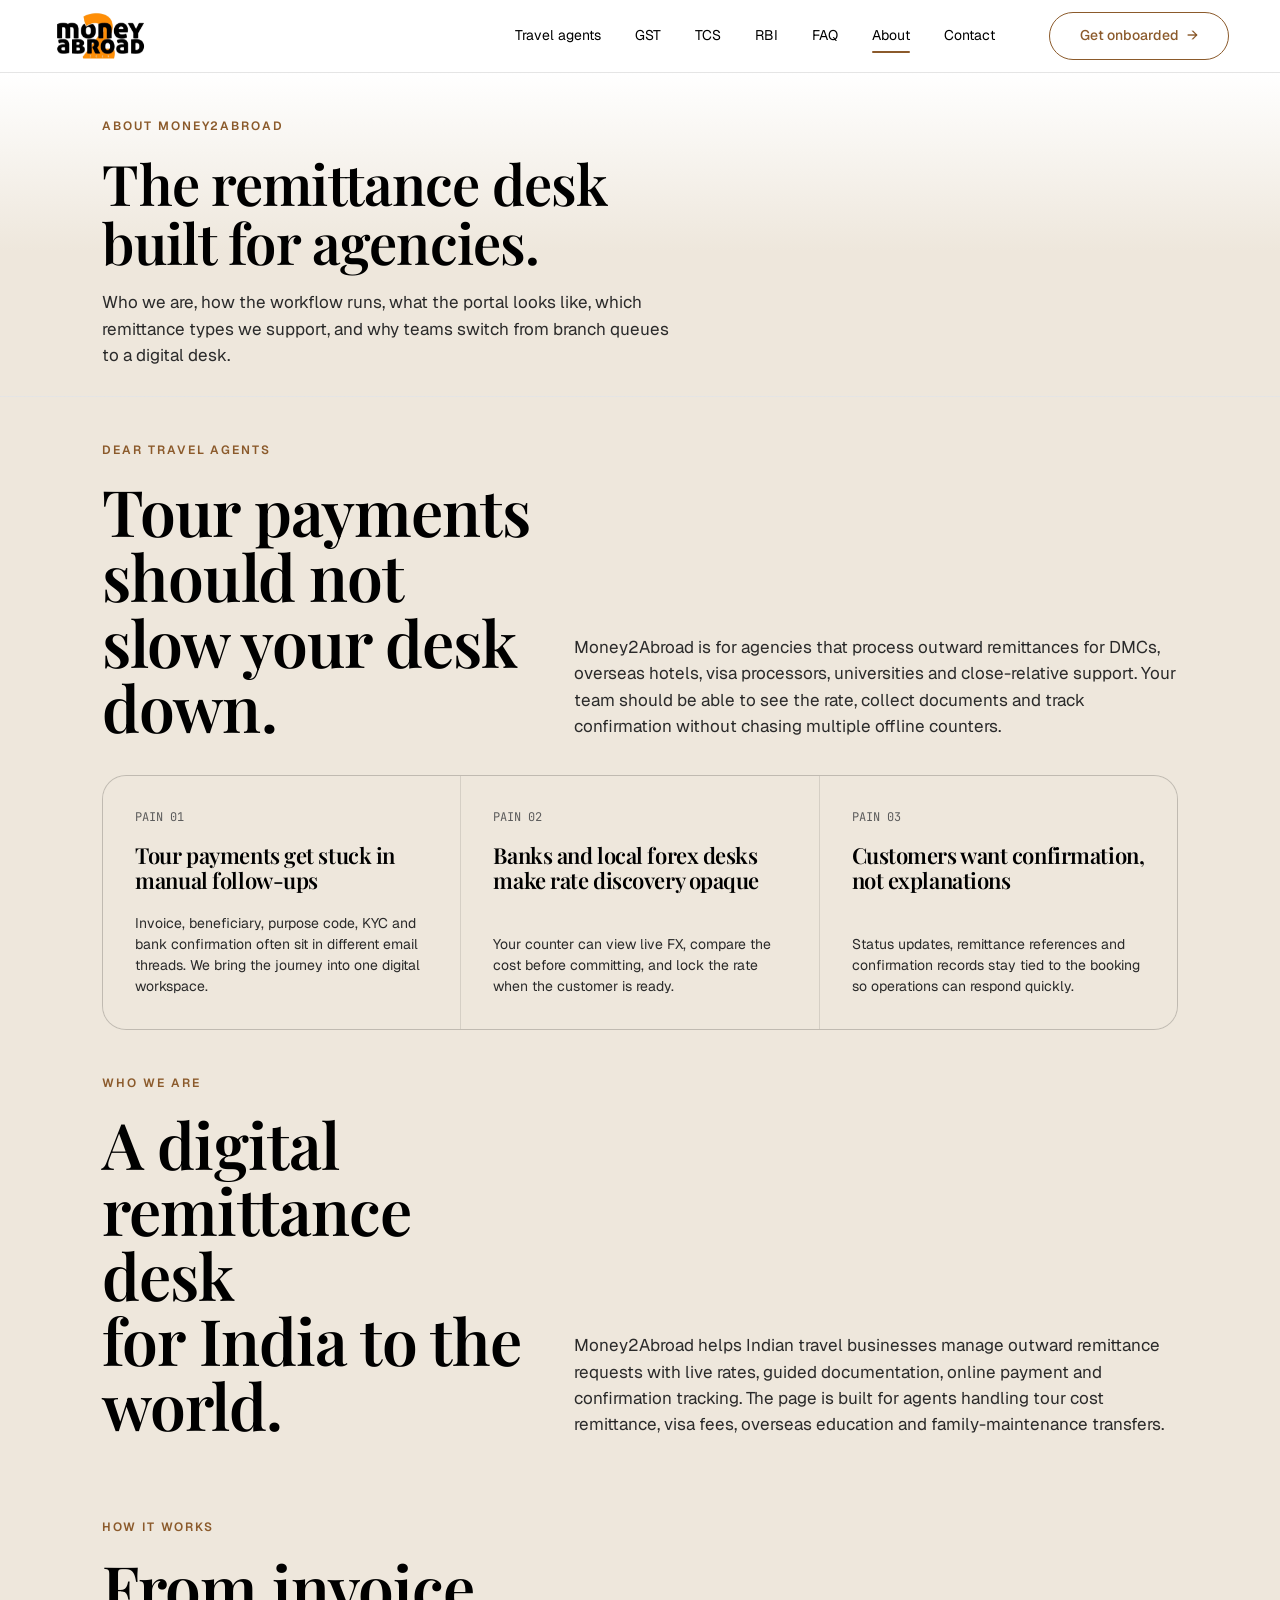
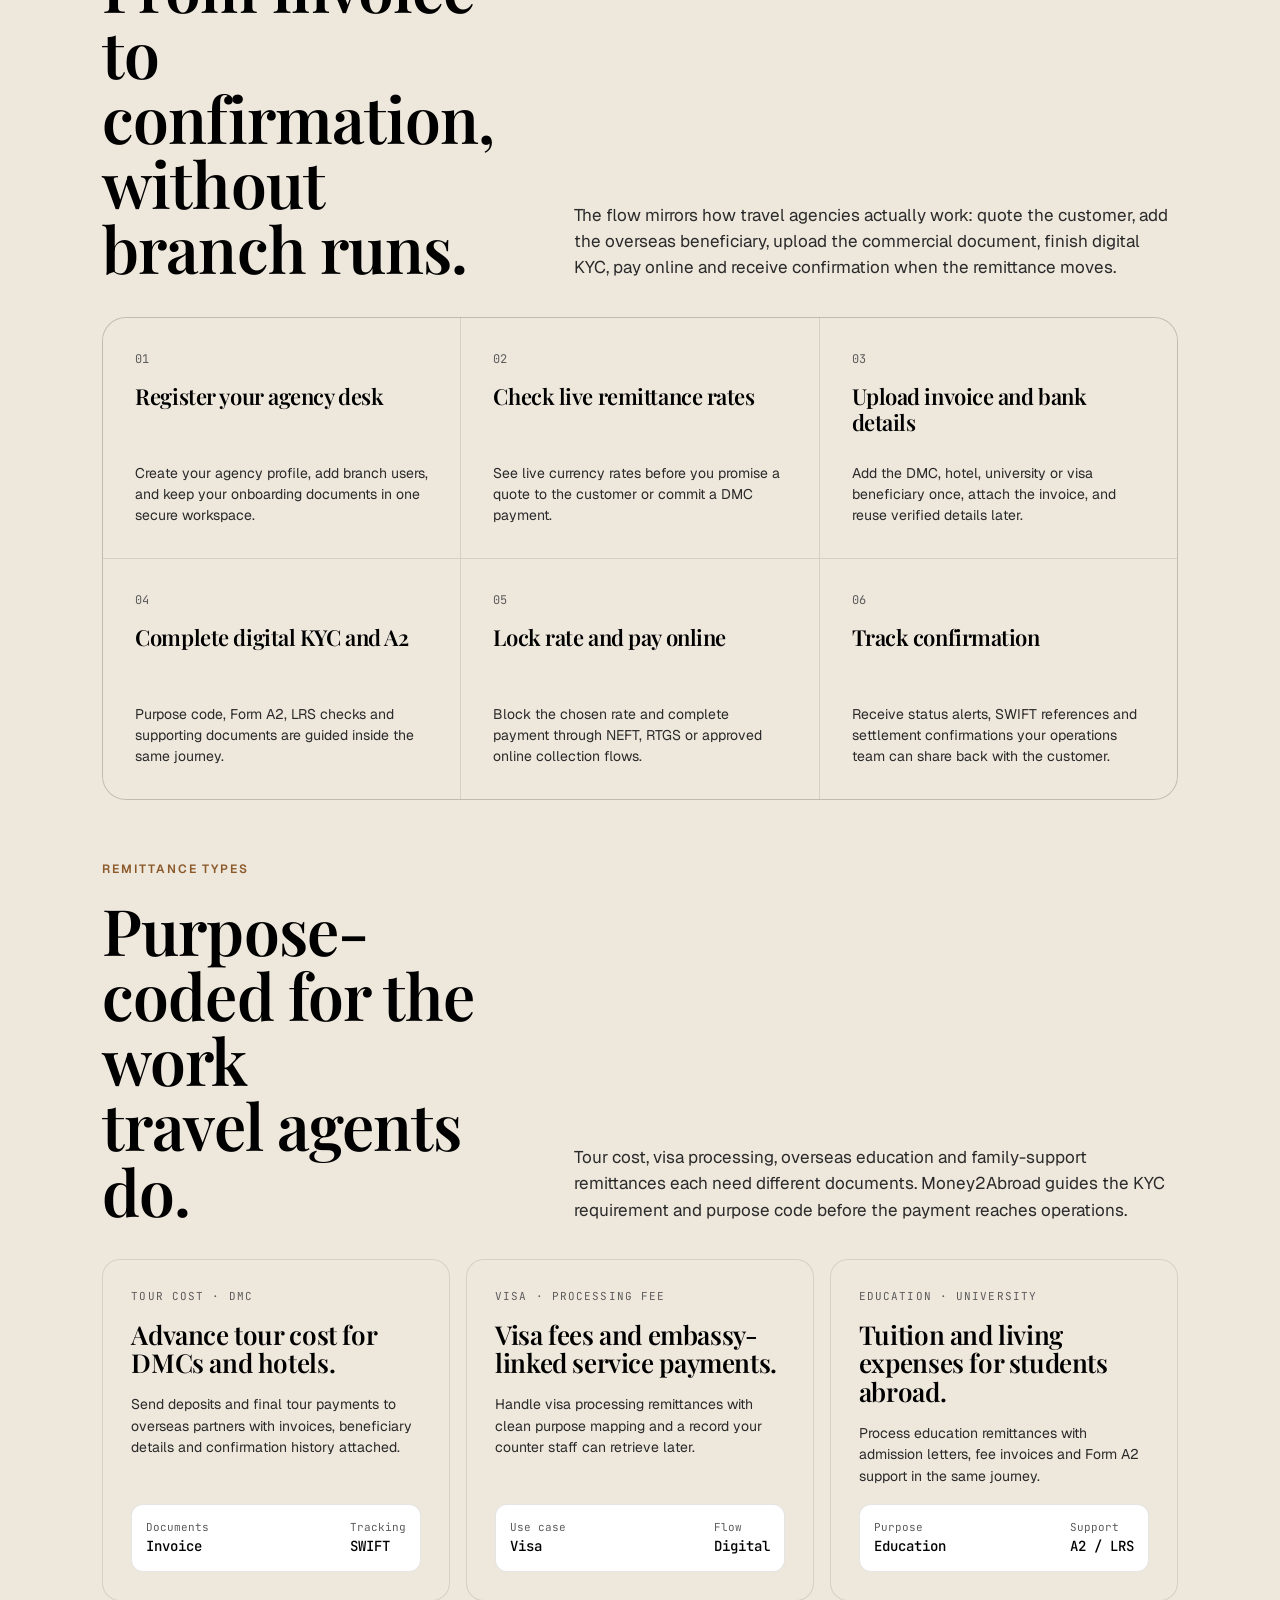
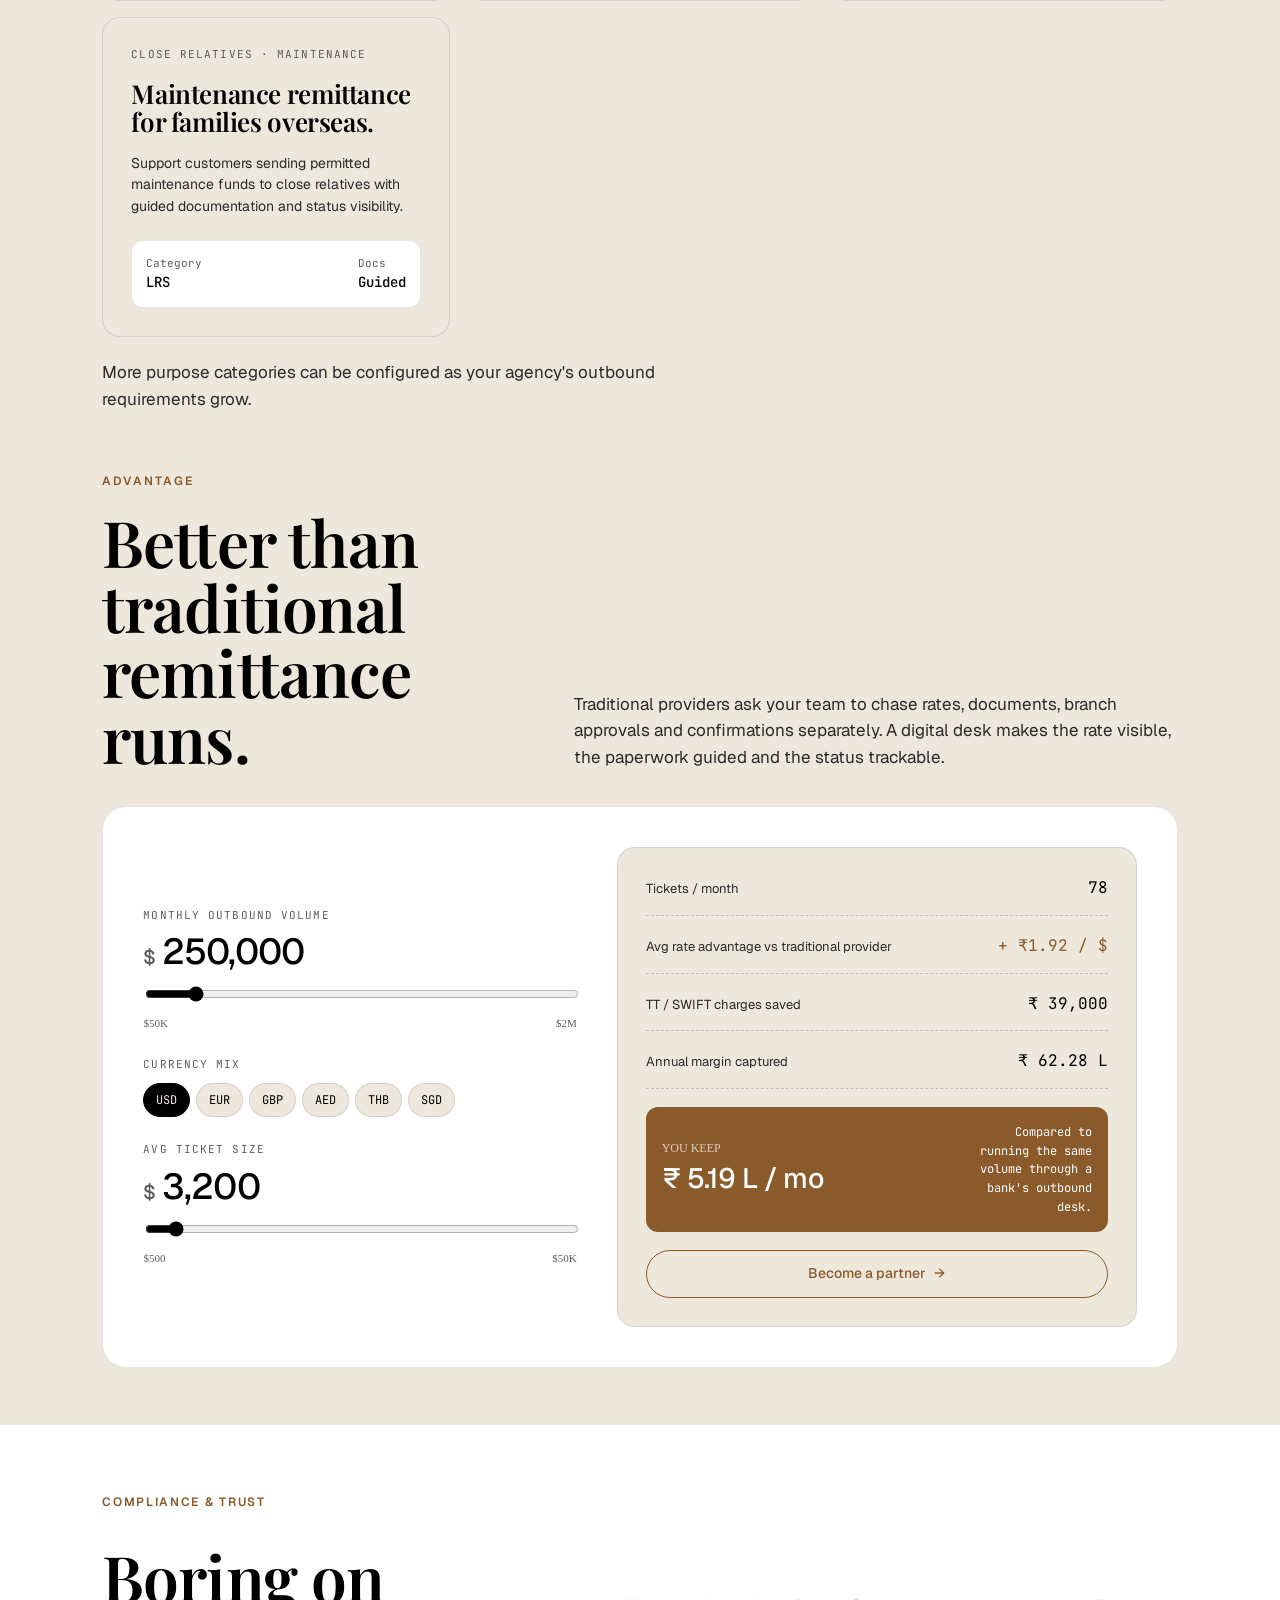
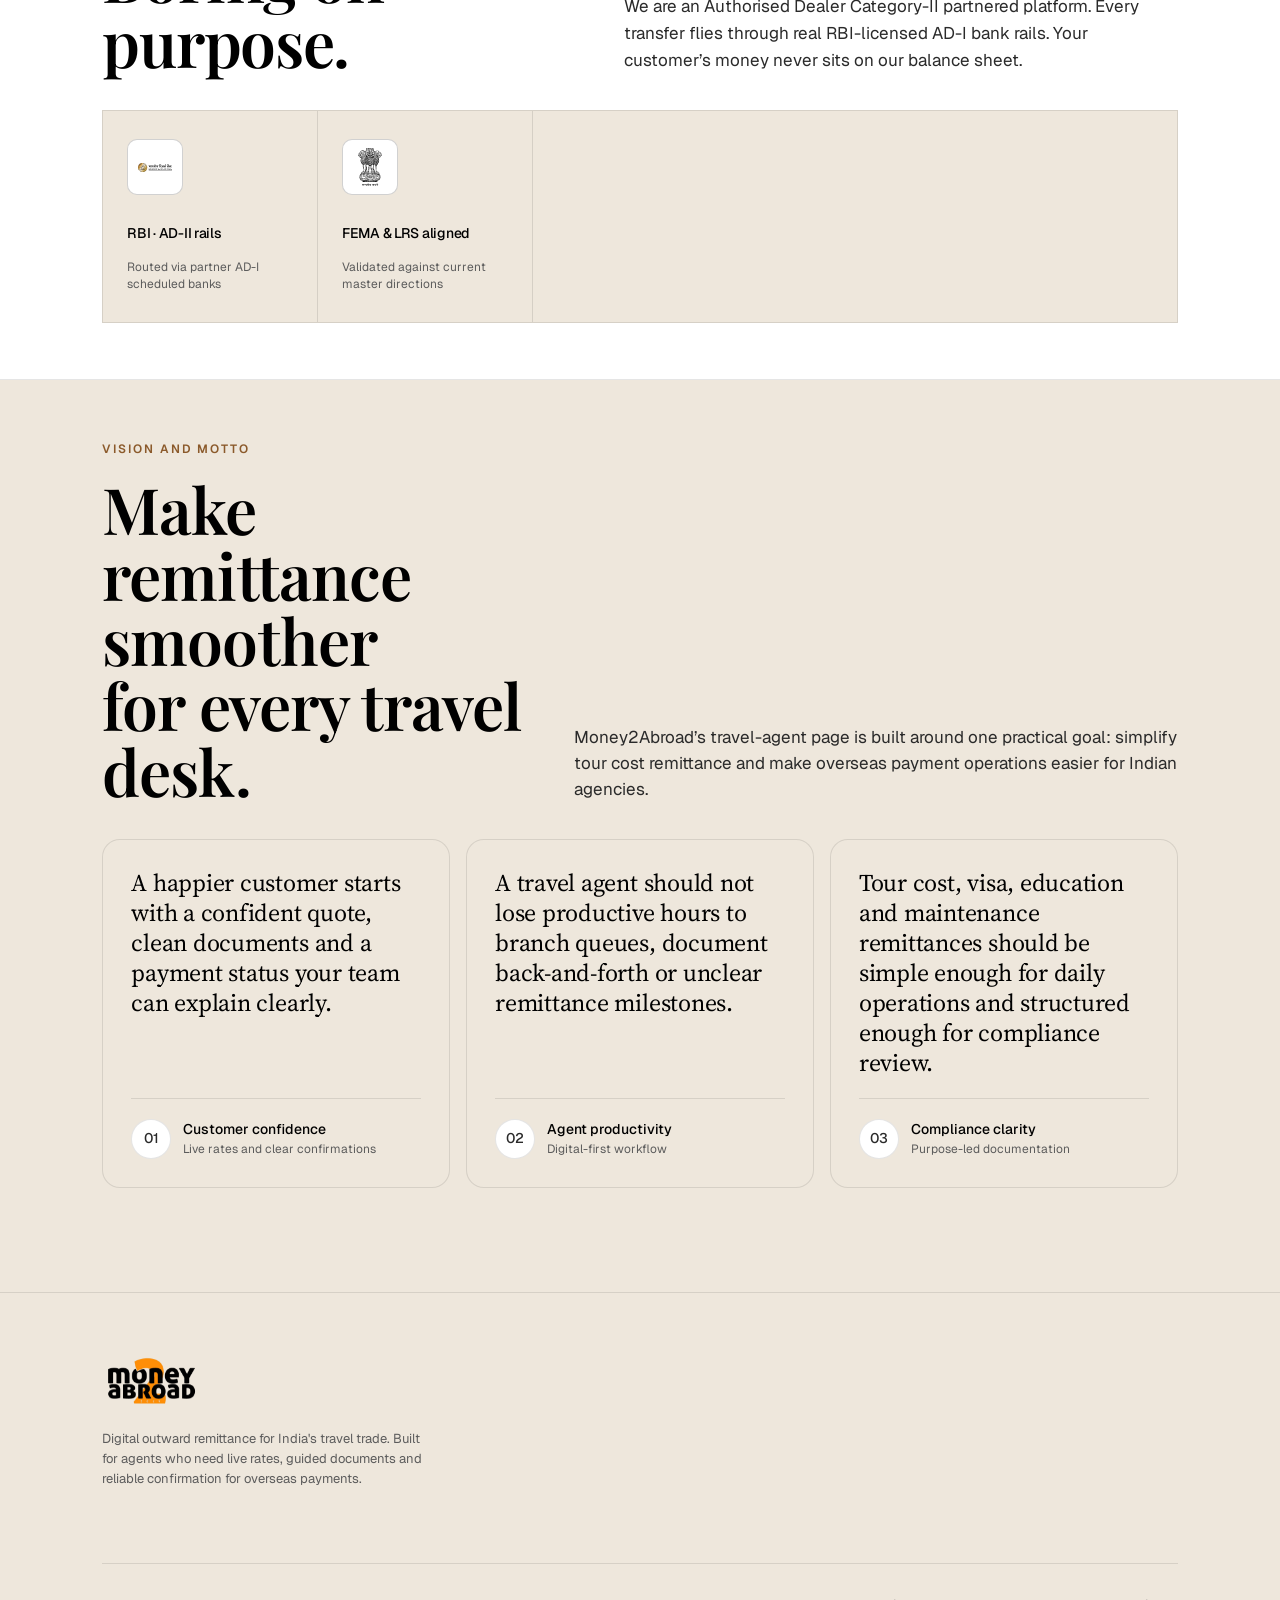
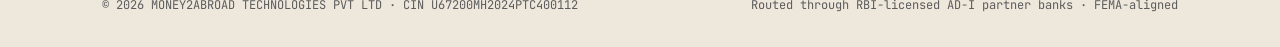
==== commit e1eecd17: "Use clean URLs , drop index.html from internal links Every internal link hardcoded index.html, so na" ====
--- a/about-us/index.html
+++ b/about-us/index.html
@@ -16,35 +16,35 @@
 
 <nav class="top">
   <div class="nav-inner">
-    <a class="brand" href="../index.html">
+    <a class="brand" href="../">
       <span class="brand-mark"></span>
     </a>
     <div class="nav-links">
-      <a href="../remittance-for-travel-agents/index.html">Travel agents</a>
-      <a href="../gst-calculator/index.html">GST</a>
-      <a href="../tcs-calculator/index.html">TCS</a>
-      <a href="../rbi-guidelines/index.html">RBI</a>
-      <a href="../faq/index.html">FAQ</a>
+      <a href="../remittance-for-travel-agents/">Travel agents</a>
+      <a href="../gst-calculator/">GST</a>
+      <a href="../tcs-calculator/">TCS</a>
+      <a href="../rbi-guidelines/">RBI</a>
+      <a href="../faq/">FAQ</a>
       <span class="current" aria-current="page">About</span>
-      <a href="../contact-us/index.html">Contact</a>
+      <a href="../contact-us/">Contact</a>
     </div>
     <div class="nav-cta">
-      <a href="../contact-us/index.html" class="btn btn-accent">Get onboarded <span class="arrow">→</span></a>
+      <a href="../contact-us/" class="btn btn-accent">Get onboarded <span class="arrow">→</span></a>
       <button type="button" class="nav-toggle" aria-expanded="false" aria-controls="mobile-menu" aria-label="Open menu">
         <span class="bars"><span></span></span>
       </button>
     </div>
   </div>
   <div class="mobile-menu" id="mobile-menu">
-      <a href="../remittance-for-travel-agents/index.html">Travel agents</a>
-      <a href="../gst-calculator/index.html">GST</a>
-      <a href="../tcs-calculator/index.html">TCS</a>
-      <a href="../rbi-guidelines/index.html">RBI</a>
-      <a href="../faq/index.html">FAQ</a>
+      <a href="../remittance-for-travel-agents/">Travel agents</a>
+      <a href="../gst-calculator/">GST</a>
+      <a href="../tcs-calculator/">TCS</a>
+      <a href="../rbi-guidelines/">RBI</a>
+      <a href="../faq/">FAQ</a>
       <span class="current" aria-current="page">About</span>
-      <a href="../contact-us/index.html">Contact</a>
+      <a href="../contact-us/">Contact</a>
     <div class="mobile-cta">
-      <a href="../contact-us/index.html" class="btn btn-accent">Get onboarded</a>
+      <a href="../contact-us/" class="btn btn-accent">Get onboarded</a>
     </div>
   </div>
 </nav>
@@ -331,7 +331,7 @@
           </div>
           <div class="l">Compared to running the same volume through a bank's outbound desk.</div>
         </div>
-        <a href="../contact-us/index.html" class="btn btn-primary" style="background: var(--bg); color: var(--ink); justify-content:center;"><span>Become a partner</span> <span class="arrow">→</span></a>
+        <a href="../contact-us/" class="btn btn-primary" style="background: var(--bg); color: var(--ink); justify-content:center;"><span>Become a partner</span> <span class="arrow">→</span></a>
       </div>
     </div>
   </div>
@@ -423,7 +423,7 @@
   <div class="wrap">
     <div class="foot-grid">
       <div>
-        <a class="brand" href="../index.html">
+        <a class="brand" href="../">
           <span class="brand-mark"></span>
         </a>
         <p class="foot-blurb">Digital outward remittance for India's travel trade. Built for agents who need live rates, guided documents and reliable confirmation for overseas payments.</p>
@@ -432,23 +432,23 @@
       </div>
       <div class="foot-col">
         <h5>Site</h5>
-        <a href="../index.html">Home</a>
-        <a href="../remittance-for-travel-agents/index.html">Travel agents</a>
-        <a href="index.html">About</a>
-        <a href="../contact-us/index.html">Contact</a>
+        <a href="../">Home</a>
+        <a href="../remittance-for-travel-agents/">Travel agents</a>
+        <a href="./">About</a>
+        <a href="../contact-us/">Contact</a>
       </div>
       <div class="foot-col">
         <h5>For agencies</h5>
-        <a href="index.html#cases">Tour cost</a>
-        <a href="index.html#cases">Hotel &amp; DMC</a>
-        <a href="index.html#cases">Visa fees</a>
-        <a href="index.html#cases">Education</a>
-        <a href="index.html#cases">Maintenance remittance</a>
+        <a href="#cases">Tour cost</a>
+        <a href="#cases">Hotel &amp; DMC</a>
+        <a href="#cases">Visa fees</a>
+        <a href="#cases">Education</a>
+        <a href="#cases">Maintenance remittance</a>
       </div>
       <div class="foot-col">
         <h5>Company</h5>
-        <a href="index.html">About</a>
-        <a href="index.html#compliance">Compliance</a>
+        <a href="./">About</a>
+        <a href="#compliance">Compliance</a>
       </div>
       <div class="foot-col">
         <h5>Talk to us</h5>
@@ -456,7 +456,7 @@
         <a href="tel:+917948916100">+91 79 4891 6100</a>
         <a href="tel:+919898906133">+91 98989 06133</a>
         <a href="#">Ahmedabad · Navrangpura</a>
-        <a href="../contact-us/index.html">Contact</a>
+        <a href="../contact-us/">Contact</a>
       </div>
     </div>
     <div class="foot-bottom">
--- a/css/main.css
+++ b/css/main.css
@@ -86,9 +86,42 @@
   }
   a.brand:hover { color: var(--ink); }
   .brand-mark {
+    position: relative;
     width: 140px; height: 64px;
-    background: url('../Money2Abroad%20Logo.jpg') left center/contain no-repeat;
+    background: none;
     display: inline-block; flex-shrink: 0;
+    perspective: 900px;
+  }
+  .brand-mark::before,
+  .brand-mark::after {
+    content: "";
+    position: absolute; inset: 0;
+    background-position: left center;
+    background-repeat: no-repeat;
+    background-size: contain;
+  }
+  .brand-mark::before {
+    background-image: url('../assets/m2a-two.png');
+    transform-origin: 34% 87%;
+    transform-style: preserve-3d;
+    backface-visibility: visible;
+    animation: m2a-two-spin 2.4s cubic-bezier(.5,0,.5,1) .2s 2 both;
+    will-change: transform, filter;
+  }
+  .brand-mark::after {
+    background-image: url('../assets/m2a-text.png');
+  }
+  a.brand:hover .brand-mark::before {
+    animation-play-state: paused;
+    filter: drop-shadow(0 4px 10px rgba(240,140,30,.45));
+  }
+  @keyframes m2a-two-spin {
+    0%   { transform: rotateY(0deg);   filter: brightness(1); }
+    50%  { transform: rotateY(180deg); filter: brightness(1.2); }
+    100% { transform: rotateY(360deg); filter: brightness(1); }
+  }
+  @media (prefers-reduced-motion: reduce) {
+    .brand-mark::before { animation: none; }
   }
   @media (max-width: 760px) {
     .brand-mark { width: 110px; height: 52px; }
@@ -1098,6 +1131,7 @@
   }
   @media (max-width: 900px) { .corridor-grid { grid-template-columns: repeat(3, 1fr); } }
   @media (max-width: 560px) { .corridor-grid { grid-template-columns: repeat(2, 1fr); } }
+  @media (max-width: 420px) { .corridor-grid { grid-template-columns: 1fr; } }
   .corridor {
     display: flex; align-items: center; gap: 12px;
     padding: 16px 18px;
@@ -1802,5 +1836,26 @@
     }
     .contact-hero .lead,
     .page-travel .lead { font-size: 16px !important; }
-  }
-
+
+    /* Contact cards fit small viewports — long emails were overflowing */
+    .contact-cards-wrap { padding: 32px var(--pad) 28px; }
+    .contact-cards-wrap .section-title { font-size: clamp(24px, 7vw, 34px) !important; }
+    .contact-card { padding: 20px; border-radius: 16px; }
+    .contact-card .value {
+      font-size: 16px;
+      line-height: 1.35;
+      word-break: break-word;
+      overflow-wrap: anywhere;
+    }
+    .contact-card .label { font-size: 10px; margin-bottom: 8px; }
+    .contact-card .sub { font-size: 13px; margin-top: 10px; }
+
+    /* Corridor grid was overflowing viewport on mobile */
+    .contact-corridors { padding: 40px var(--pad) 48px; }
+    .corridor-grid { gap: 10px; }
+    .corridor { padding: 12px 12px; gap: 8px; min-width: 0; }
+    .corridor-flag { font-size: 18px; }
+    .corridor-code { font-size: 12px; min-width: 0; }
+    .corridor-name { font-size: 12px; min-width: 0; line-height: 1.25; }
+  }
+
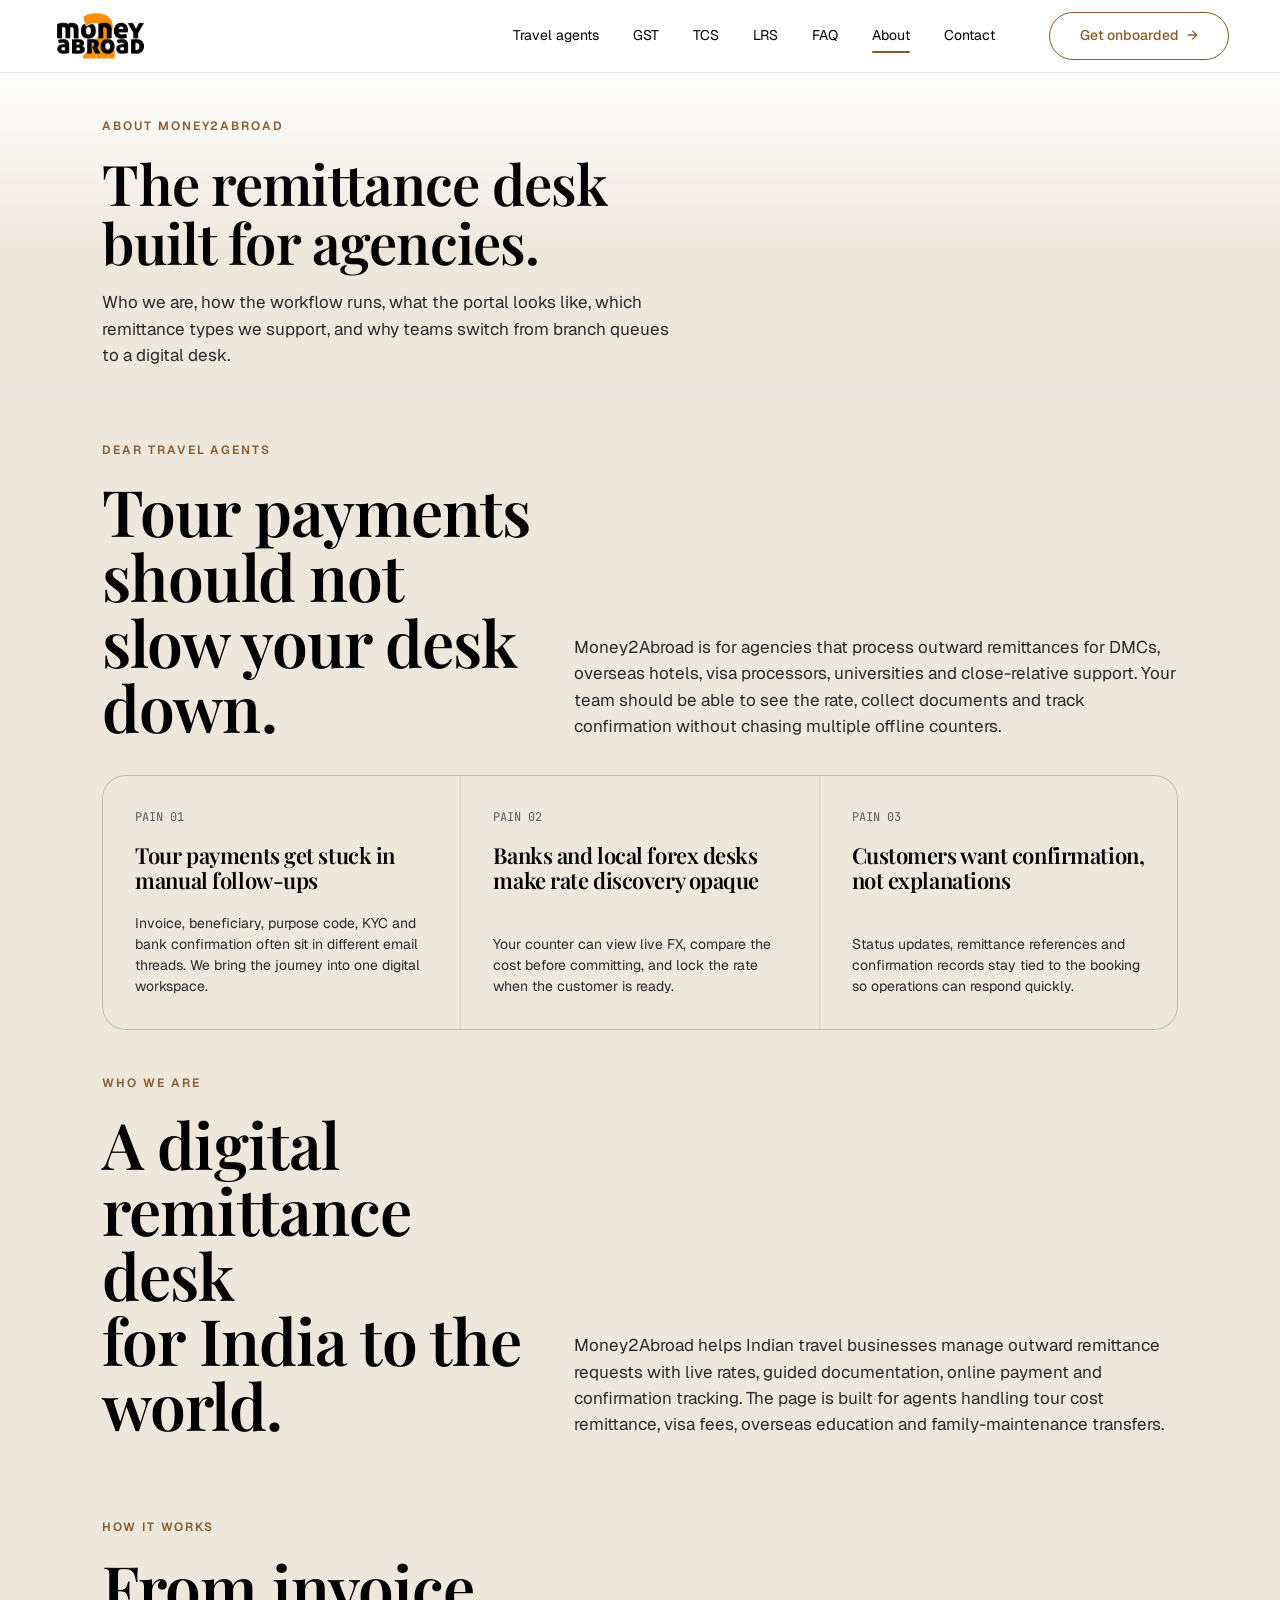
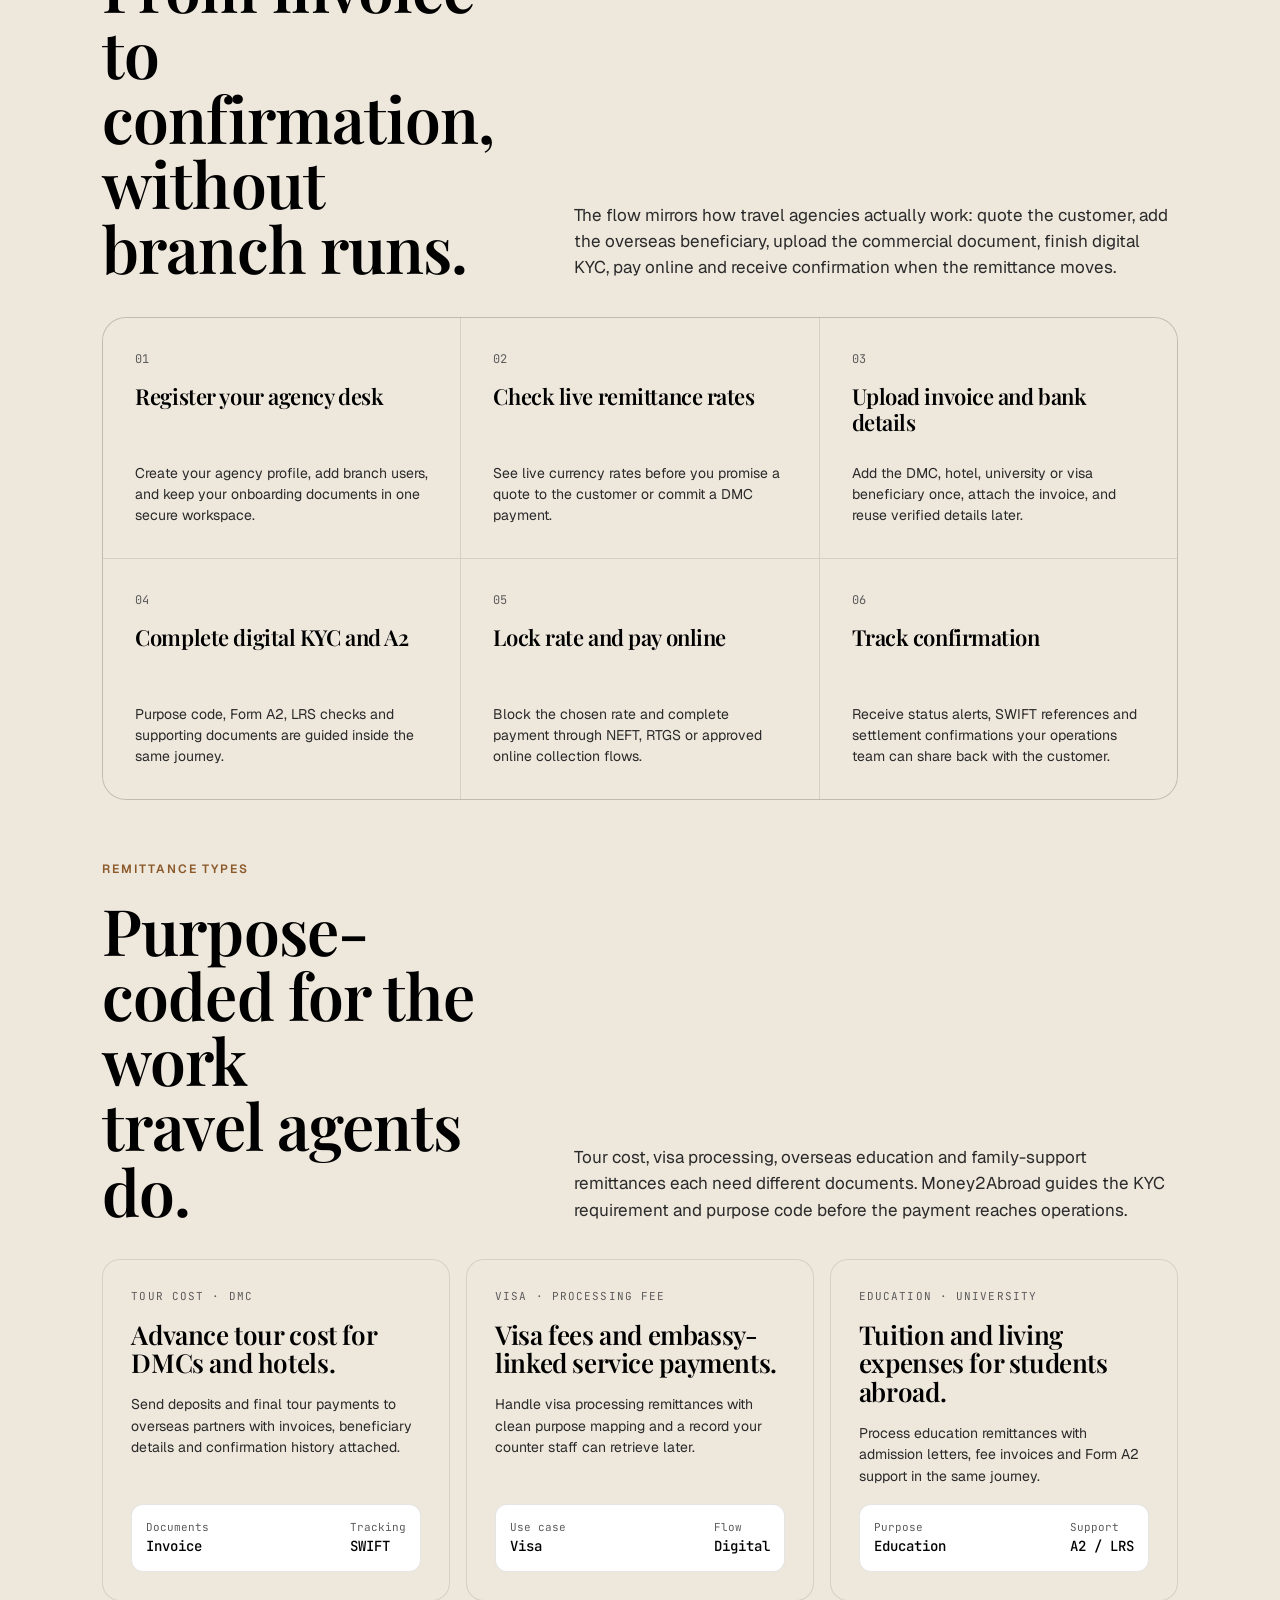
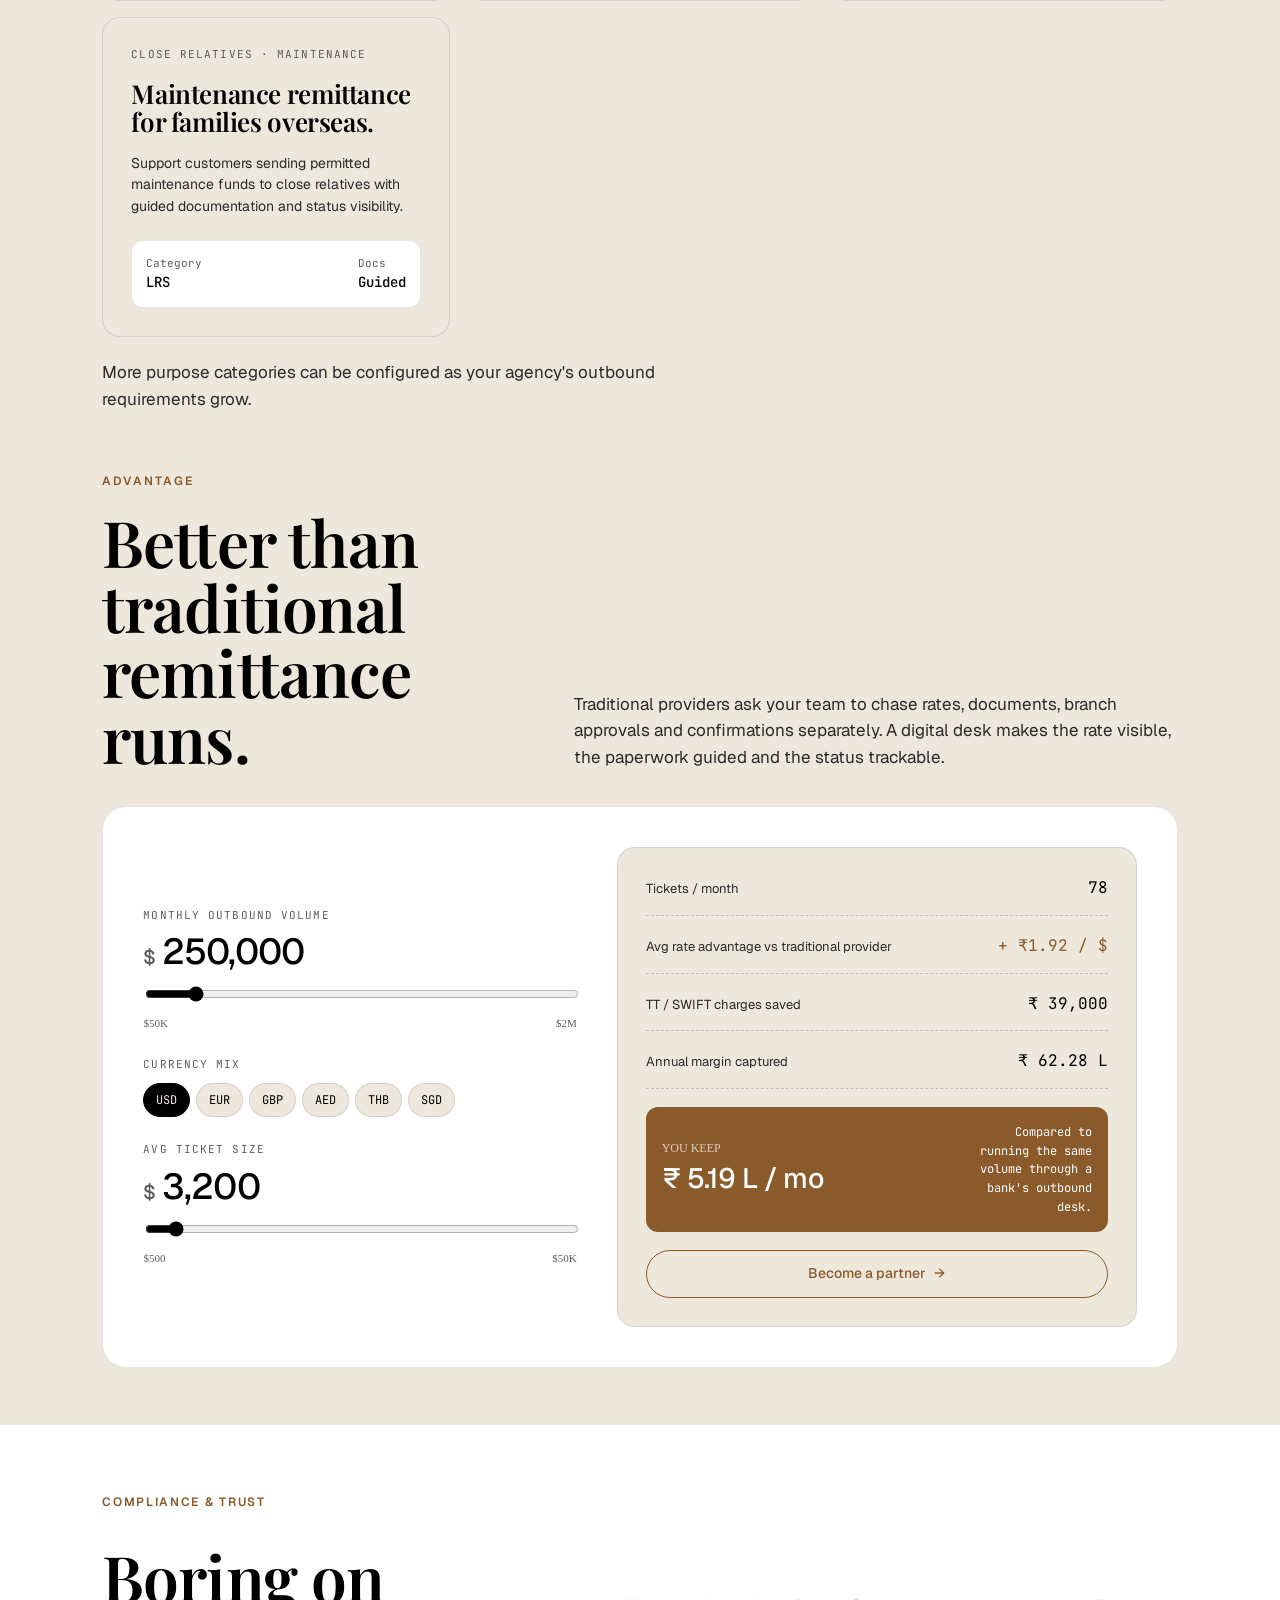
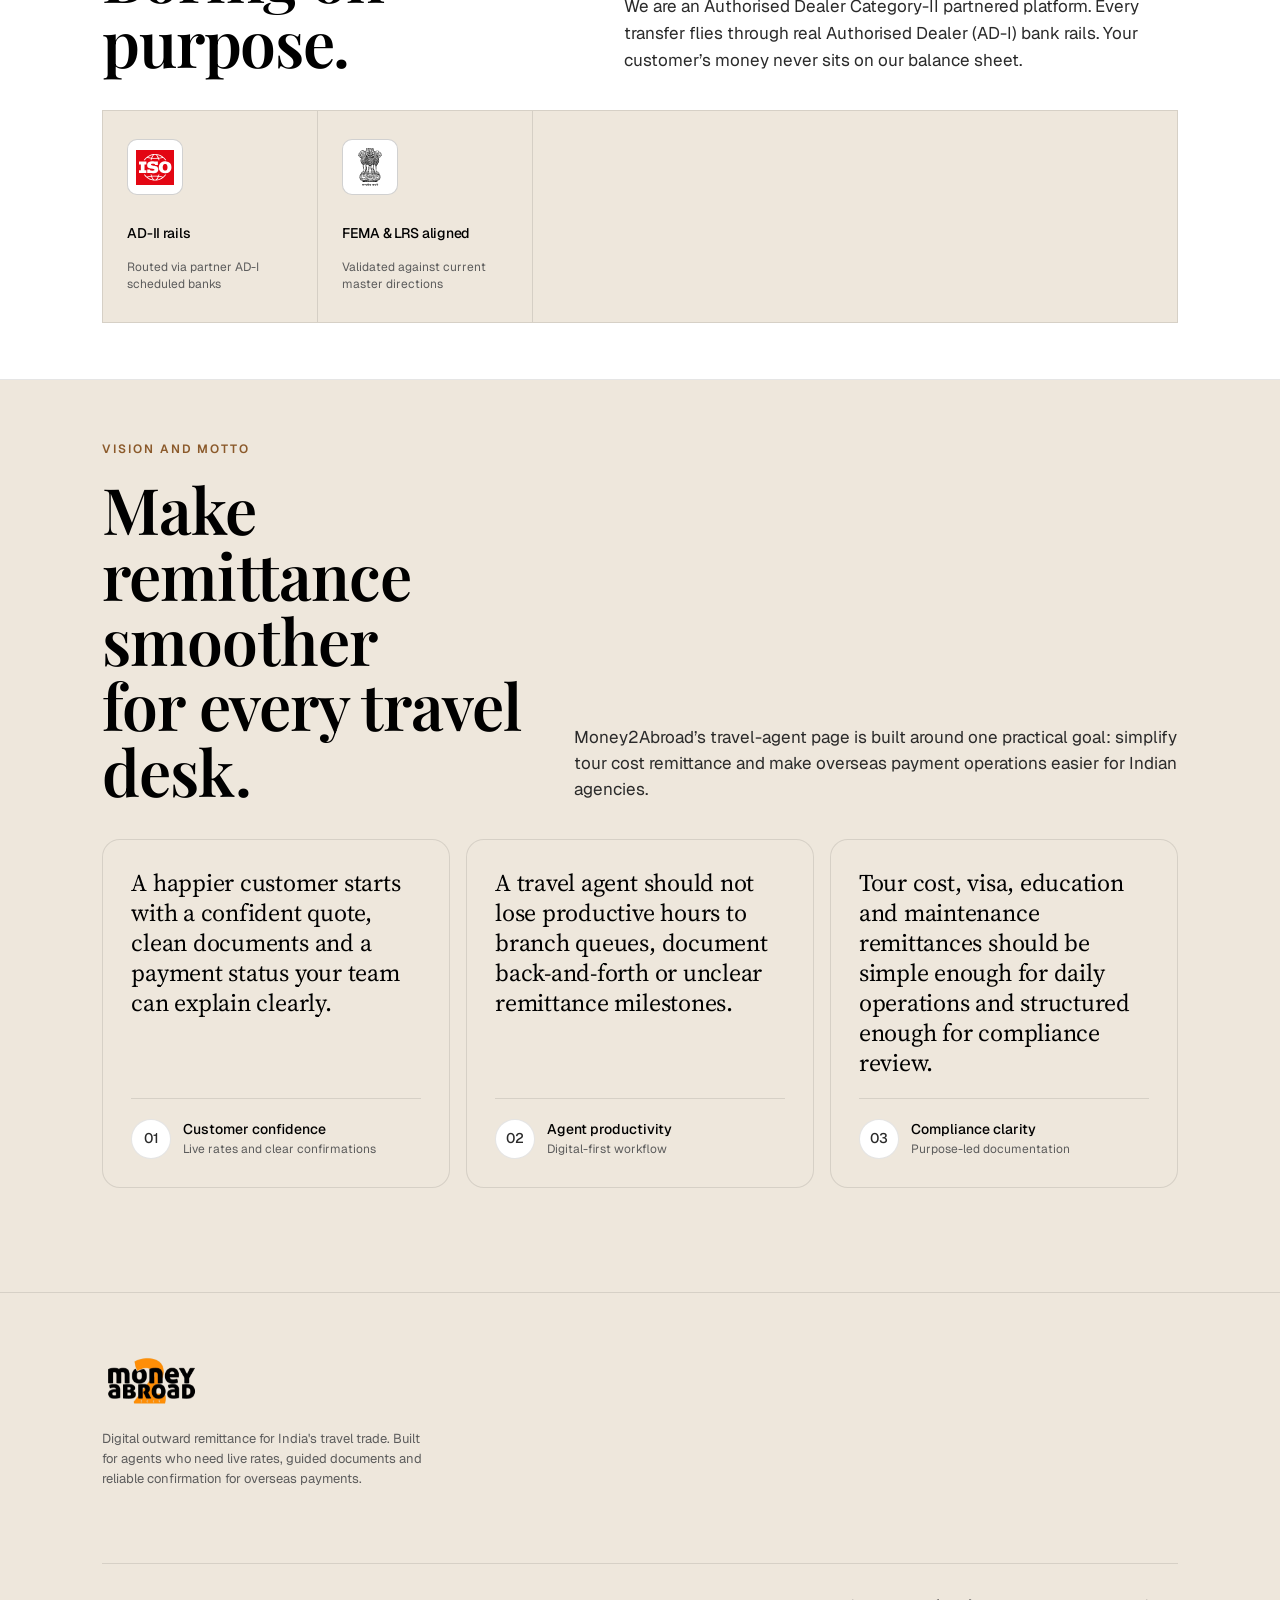
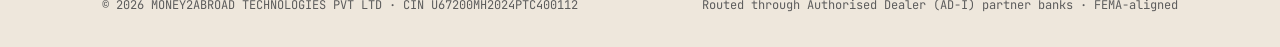
==== commit 39bc60f3: "Remove RBI references across the site We are not RBI-licensed or RBI-registered, so strip RBI wordin" ====
--- a/about-us/index.html
+++ b/about-us/index.html
@@ -23,7 +23,7 @@
       <a href="../remittance-for-travel-agents/">Travel agents</a>
       <a href="../gst-calculator/">GST</a>
       <a href="../tcs-calculator/">TCS</a>
-      <a href="../rbi-guidelines/">RBI</a>
+      <a href="../rbi-guidelines/">LRS</a>
       <a href="../faq/">FAQ</a>
       <span class="current" aria-current="page">About</span>
       <a href="../contact-us/">Contact</a>
@@ -39,7 +39,7 @@
       <a href="../remittance-for-travel-agents/">Travel agents</a>
       <a href="../gst-calculator/">GST</a>
       <a href="../tcs-calculator/">TCS</a>
-      <a href="../rbi-guidelines/">RBI</a>
+      <a href="../rbi-guidelines/">LRS</a>
       <a href="../faq/">FAQ</a>
       <span class="current" aria-current="page">About</span>
       <a href="../contact-us/">Contact</a>
@@ -347,16 +347,16 @@
         <h2 id="compliance-trust-heading" class="compliance-trust-title">Boring on <em>purpose.</em></h2>
       </div>
       <p class="compliance-trust-lead">
-        We are an Authorised Dealer Category-II partnered platform. Every transfer flies through real RBI-licensed AD-I bank rails. Your customer’s money never sits on our balance sheet.
+        We are an Authorised Dealer Category-II partnered platform. Every transfer flies through real Authorised Dealer (AD-I) bank rails. Your customer’s money never sits on our balance sheet.
       </p>
     </div>
 
     <div class="badges trust-badges" role="list">
       <div class="badge" role="listitem">
         <div class="b-ico" aria-hidden="true">
-          <img src="../assets/logos/rbi.svg" alt="Reserve Bank of India" loading="lazy" />
-        </div>
-        <div class="b-name">RBI · AD-II rails</div>
+          <img src="../assets/logos/iso.svg" alt="ISO-aligned controls" loading="lazy" />
+        </div>
+        <div class="b-name">AD-II rails</div>
         <p class="b-sub">Routed via partner AD-I scheduled banks</p>
       </div>
       <div class="badge" role="listitem">
@@ -461,7 +461,7 @@
     </div>
     <div class="foot-bottom">
       <div class="legal">© 2026 MONEY2ABROAD TECHNOLOGIES PVT LTD · CIN U67200MH2024PTC400112</div>
-      <div class="legal">Routed through RBI-licensed AD-I partner banks · FEMA-aligned</div>
+      <div class="legal">Routed through Authorised Dealer (AD-I) partner banks · FEMA-aligned</div>
     </div>
   </div>
 </footer>
--- a/css/main.css
+++ b/css/main.css
@@ -351,6 +351,9 @@
     animation: ticker 50s linear infinite;
     width: max-content;
     font-family: 'JetBrains Mono'; font-size: 14px;
+    /* Promote to GPU compositor , iOS Safari stalls non-composited marquees */
+    will-change: transform;
+    backface-visibility: hidden;
   }
   .ticker-item { display: inline-flex; align-items: center; gap: 12px; }
   .ticker-item .pair { color: rgba(245,241,232,0.55); }
@@ -359,8 +362,11 @@
   .ticker-item .ch.up { color: #16a34a; background: rgba(22,163,74,0.12); }
   .ticker-item .ch.down { color: #dc2626; background: rgba(220,38,38,0.12); }
   @keyframes ticker {
-    from { transform: translateX(0); }
-    to { transform: translateX(-50%); }
+    from { transform: translate3d(0, 0, 0); }
+    /* --ticker-shift is set in px by JS (= -50% of track width); the -50%
+       fallback covers first paint. Pixel value avoids an iOS Safari bug where
+       a % translate on a max-content element resolves to 0 (no movement). */
+    to { transform: translate3d(var(--ticker-shift, -50%), 0, 0); }
   }
 
   /* ---------- Section ---------- */
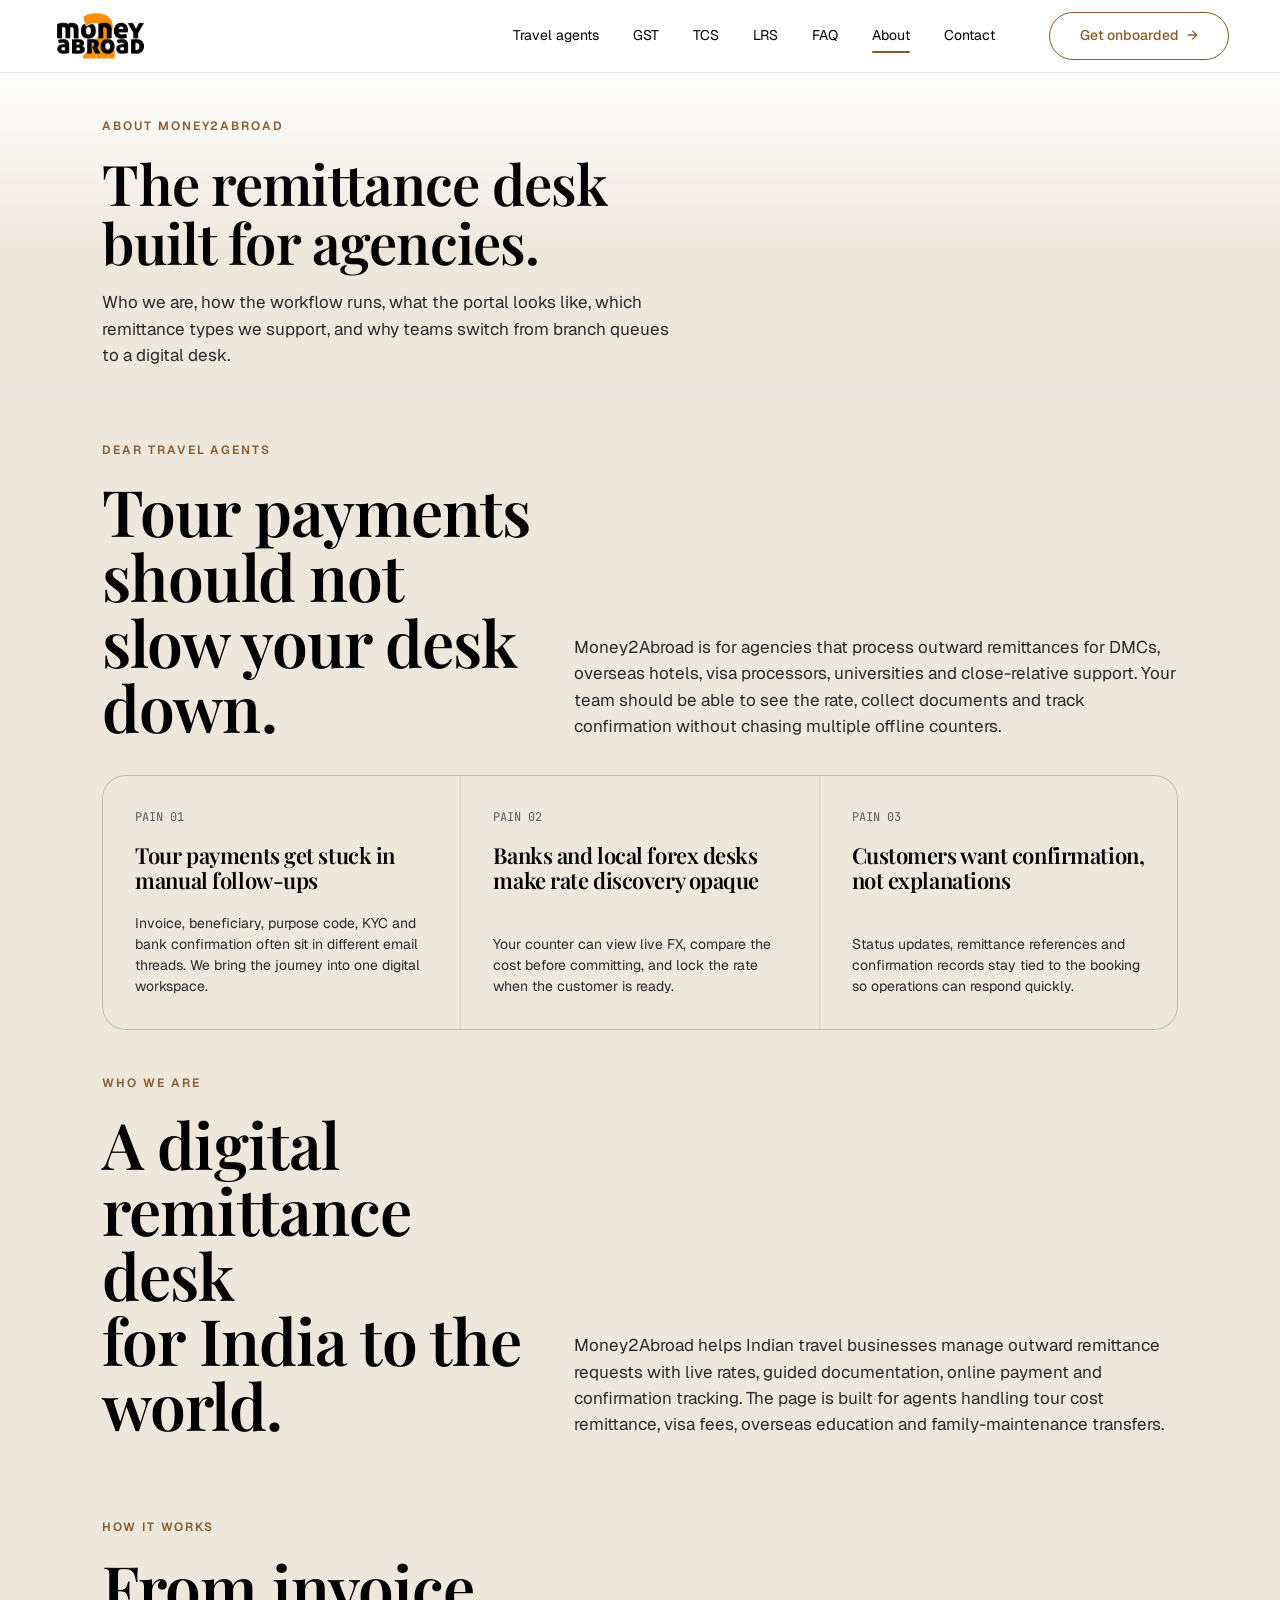
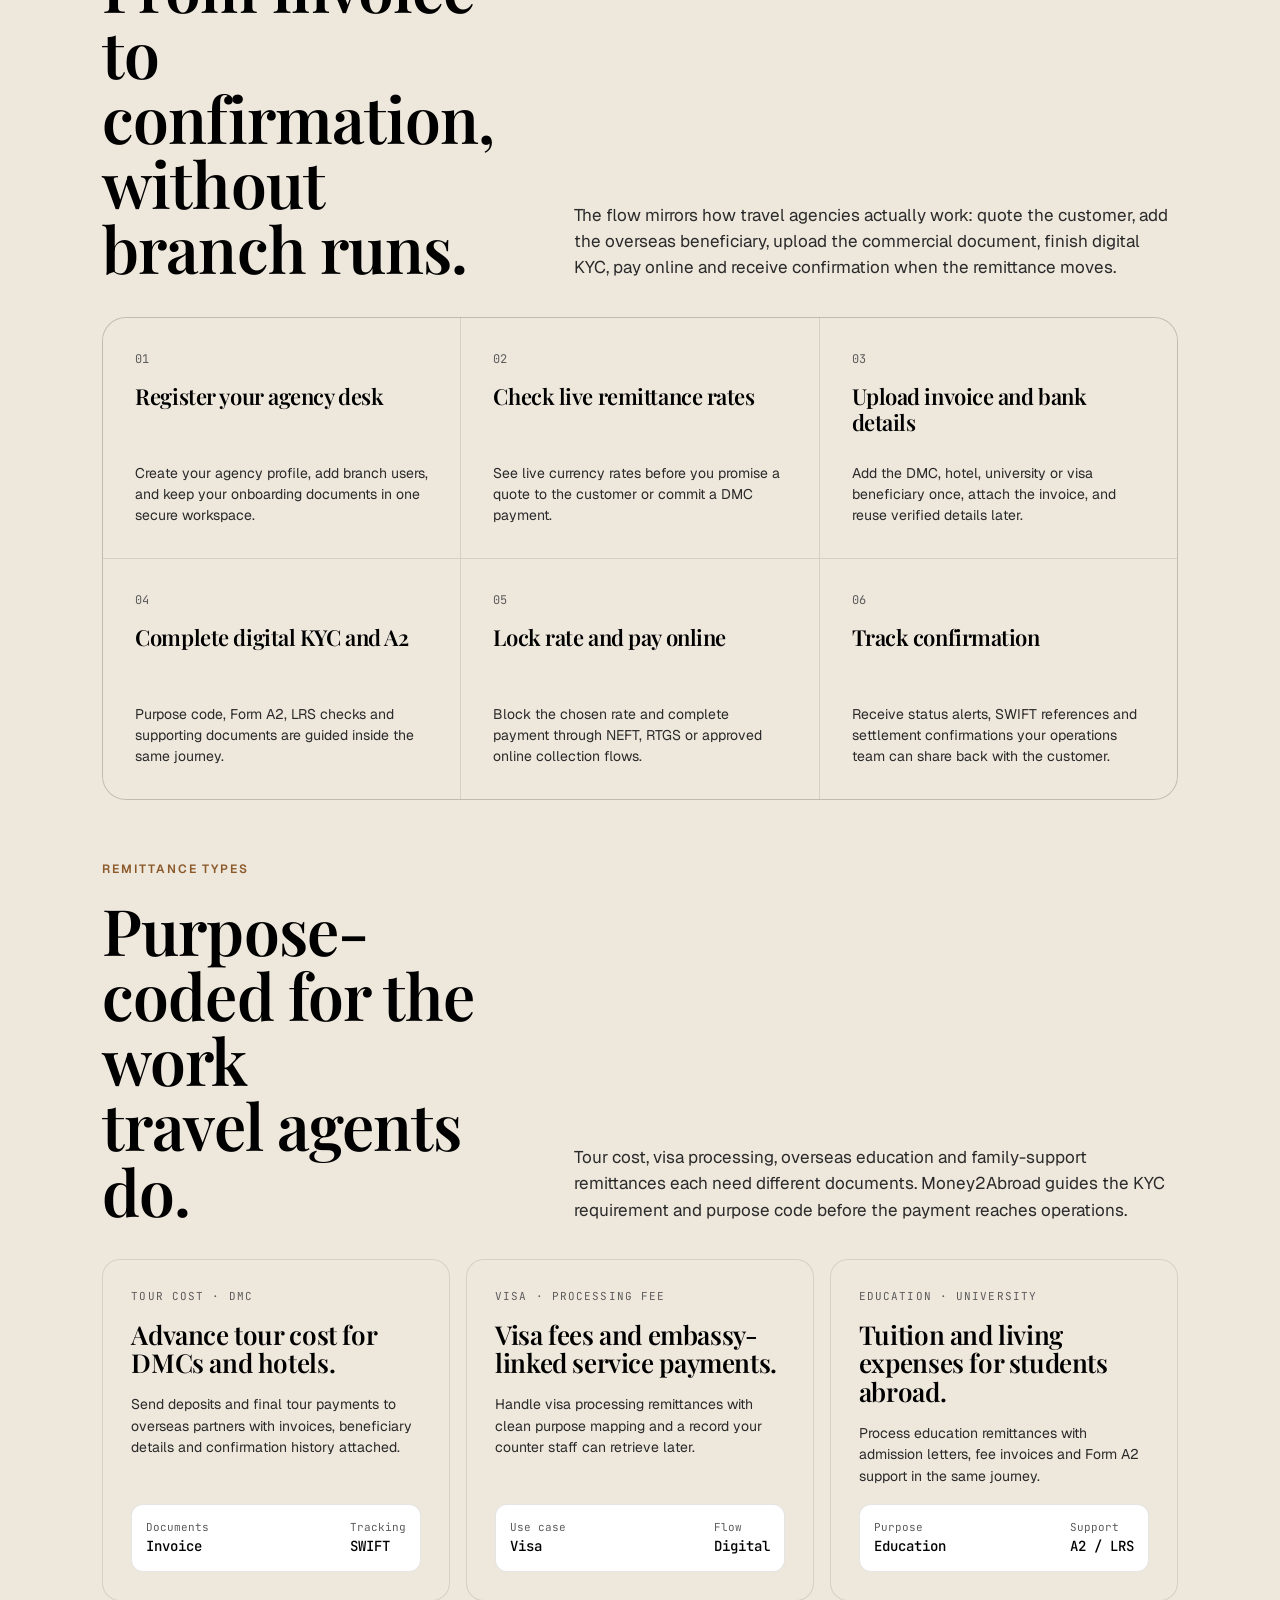
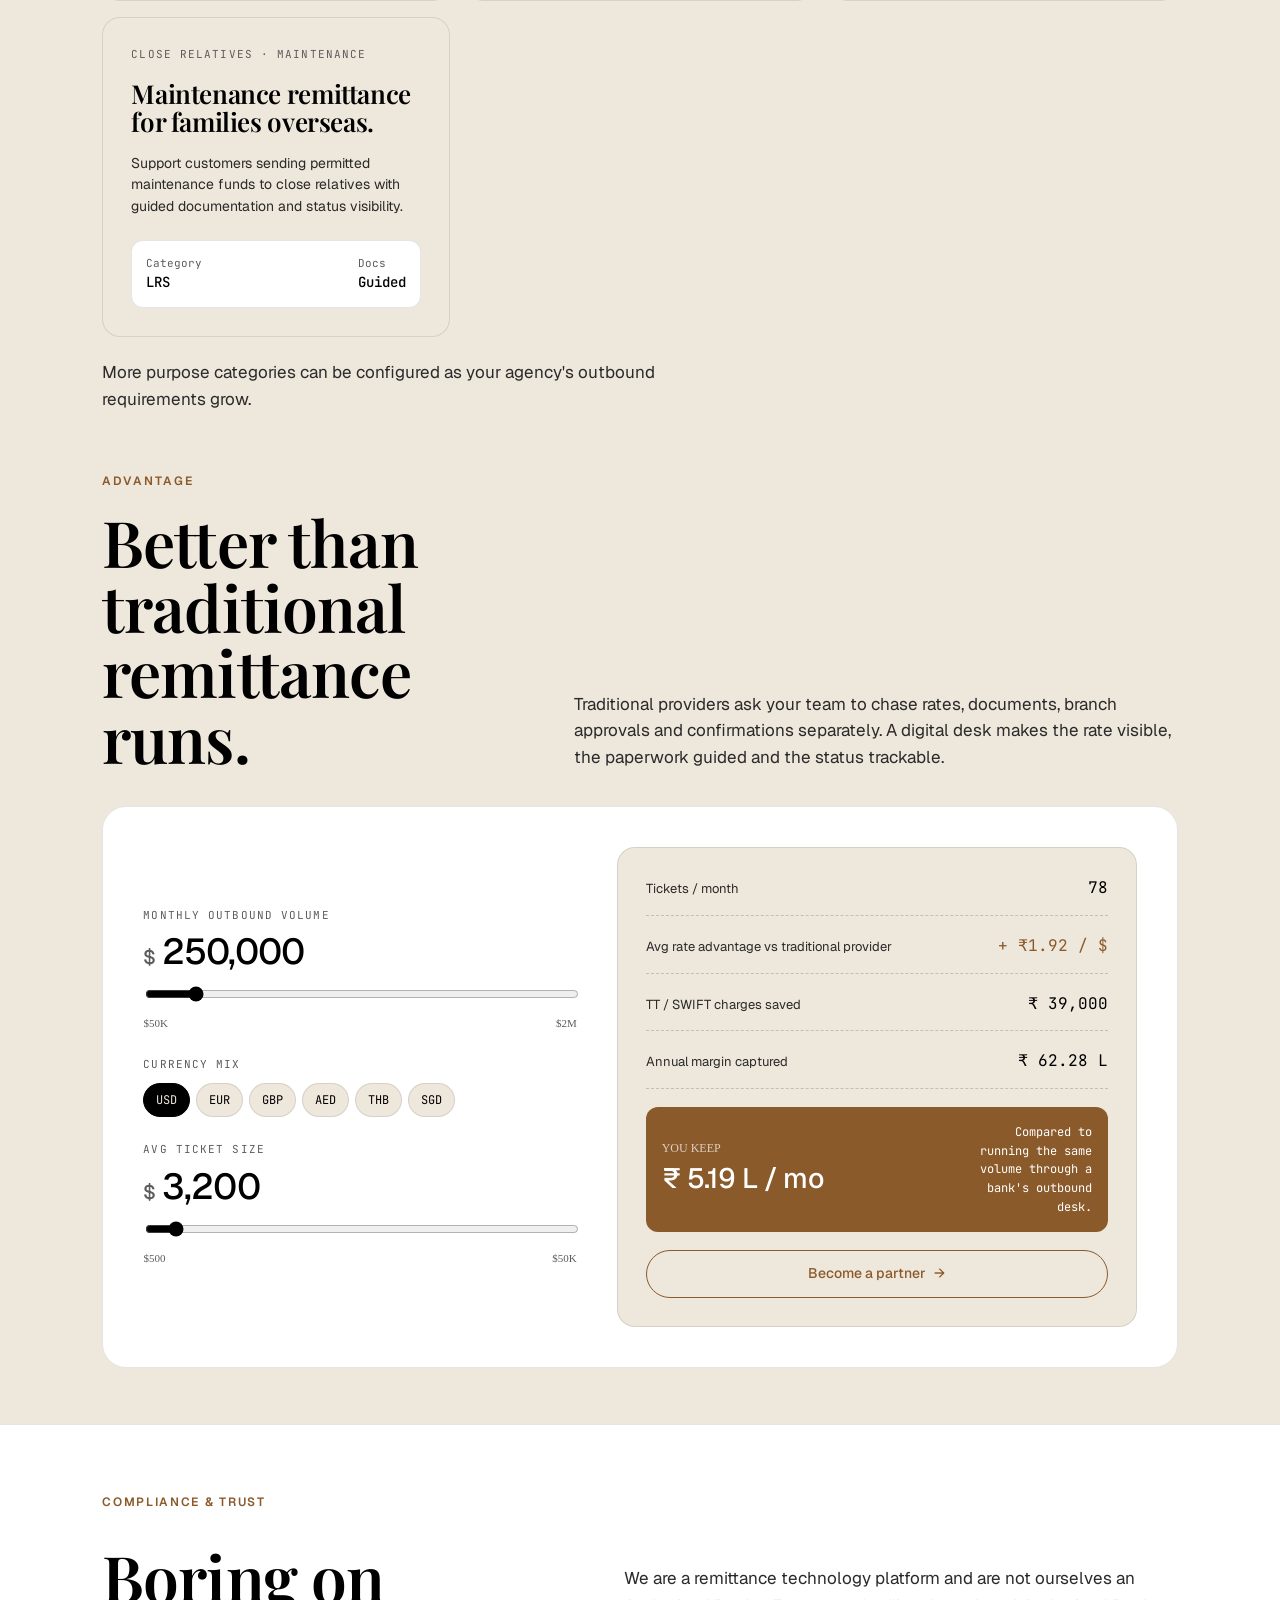
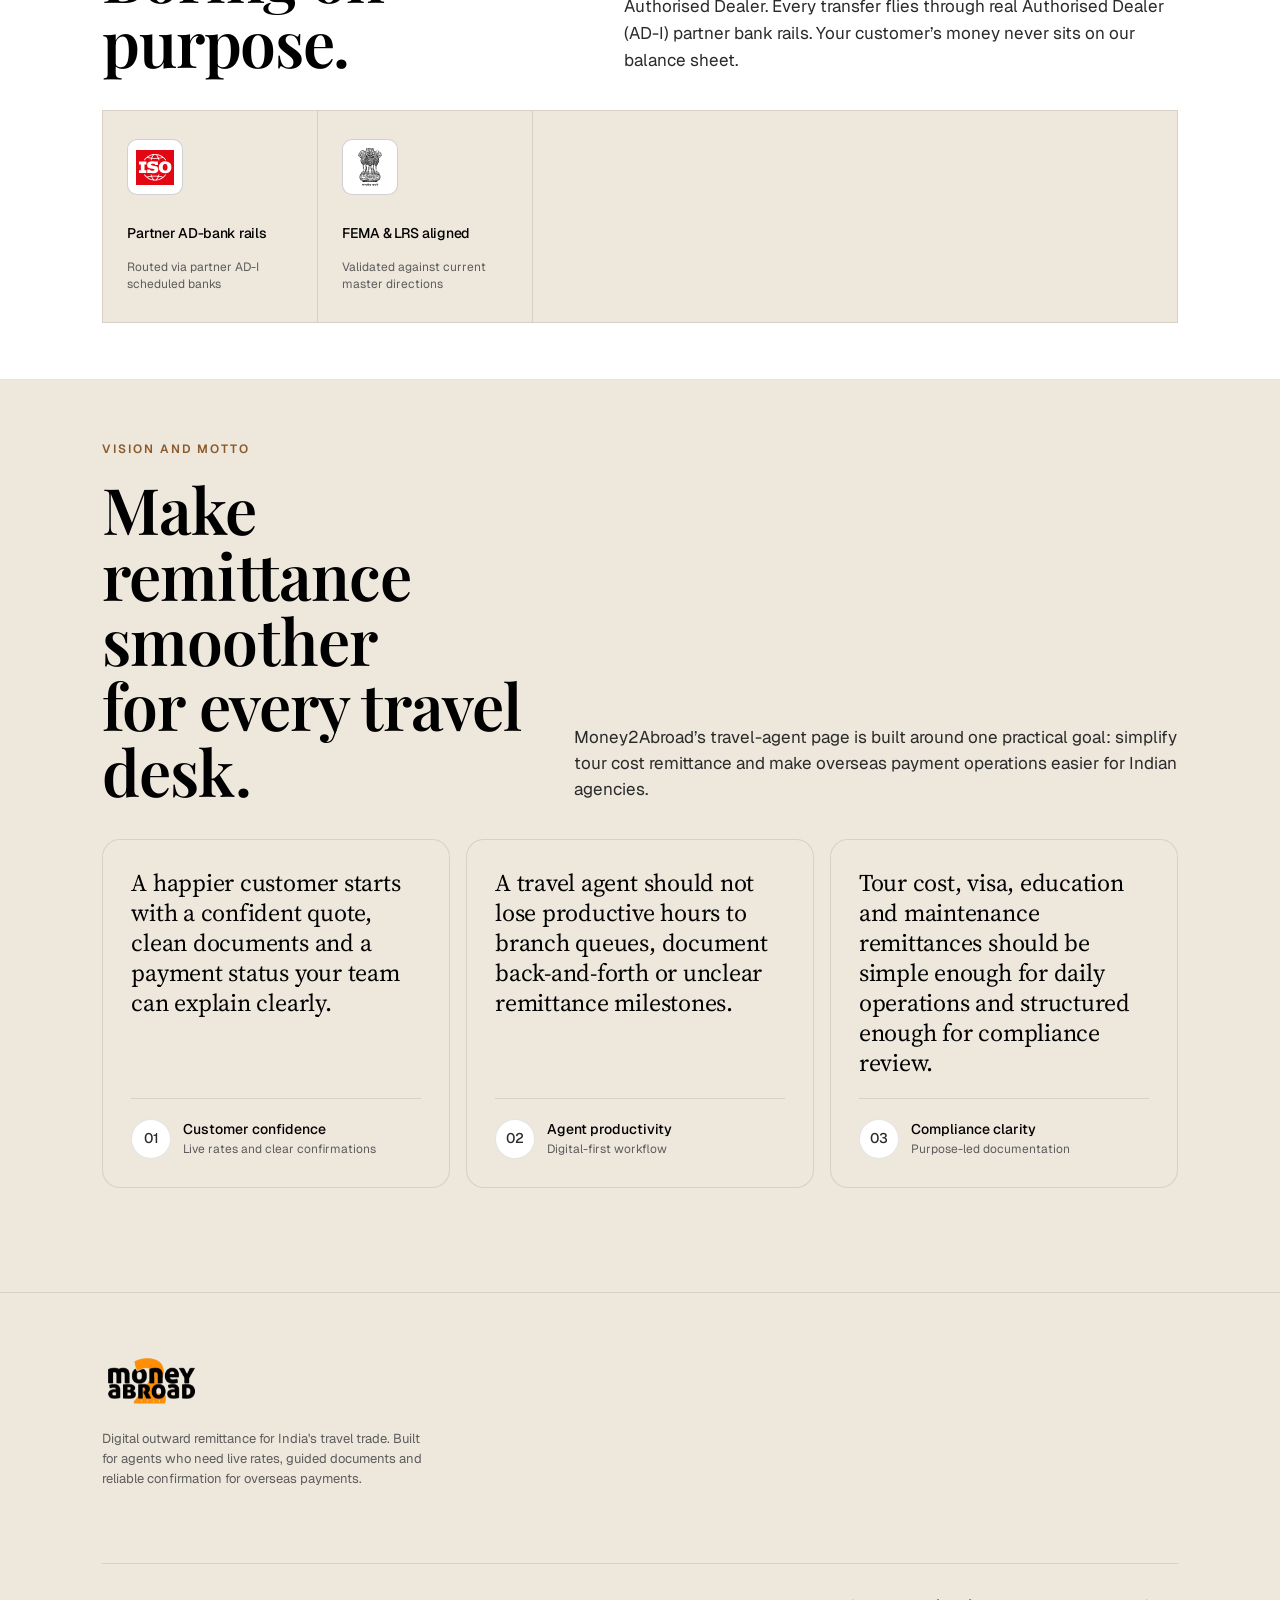
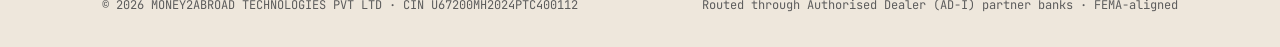
==== commit b02e5f37: "Fix broken homepage: serve site from repo root (GitHub Pages) money2abroad.com is hosted on GitHub P" ====
--- a/about-us/index.html
+++ b/about-us/index.html
@@ -347,7 +347,7 @@
         <h2 id="compliance-trust-heading" class="compliance-trust-title">Boring on <em>purpose.</em></h2>
       </div>
       <p class="compliance-trust-lead">
-        We are an Authorised Dealer Category-II partnered platform. Every transfer flies through real Authorised Dealer (AD-I) bank rails. Your customer’s money never sits on our balance sheet.
+        We are a remittance technology platform and are not ourselves an Authorised Dealer. Every transfer flies through real Authorised Dealer (AD-I) partner bank rails. Your customer’s money never sits on our balance sheet.
       </p>
     </div>
 
@@ -356,7 +356,7 @@
         <div class="b-ico" aria-hidden="true">
           <img src="../assets/logos/iso.svg" alt="ISO-aligned controls" loading="lazy" />
         </div>
-        <div class="b-name">AD-II rails</div>
+        <div class="b-name">Partner AD-bank rails</div>
         <p class="b-sub">Routed via partner AD-I scheduled banks</p>
       </div>
       <div class="badge" role="listitem">
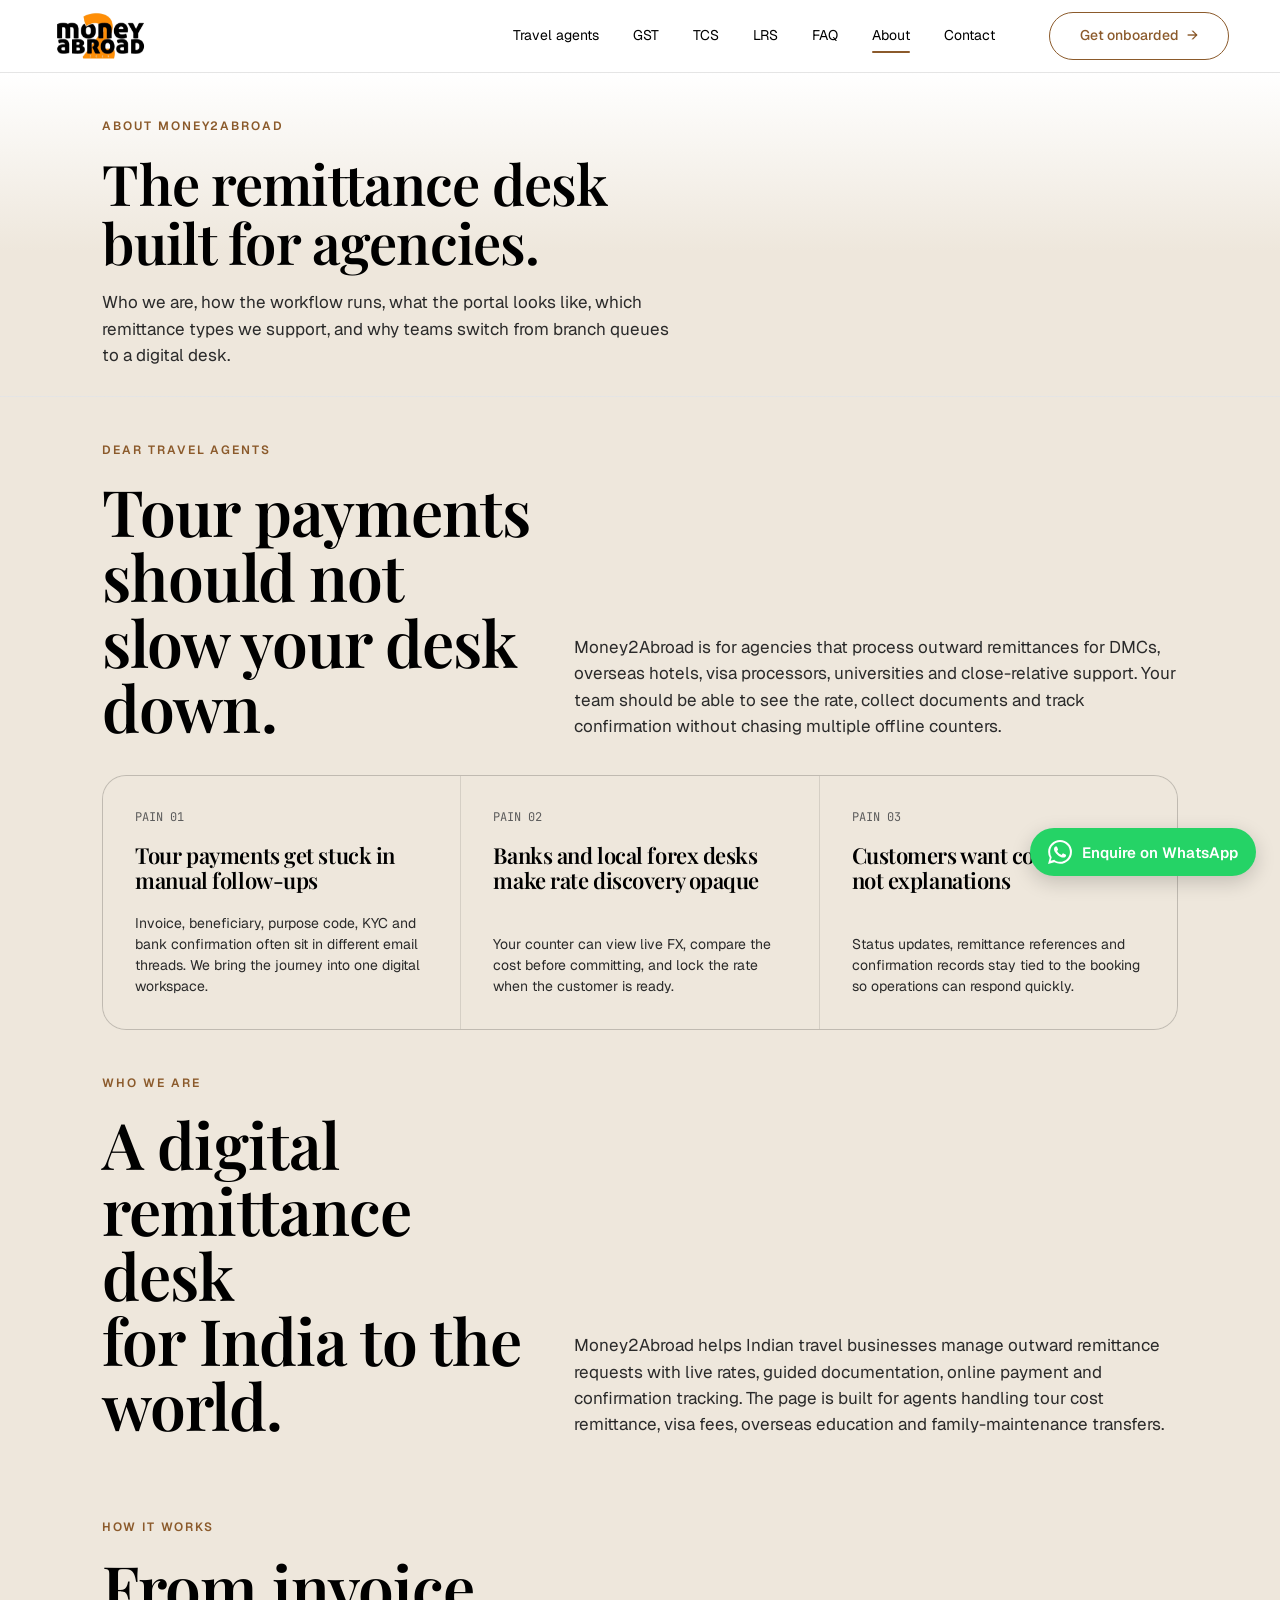
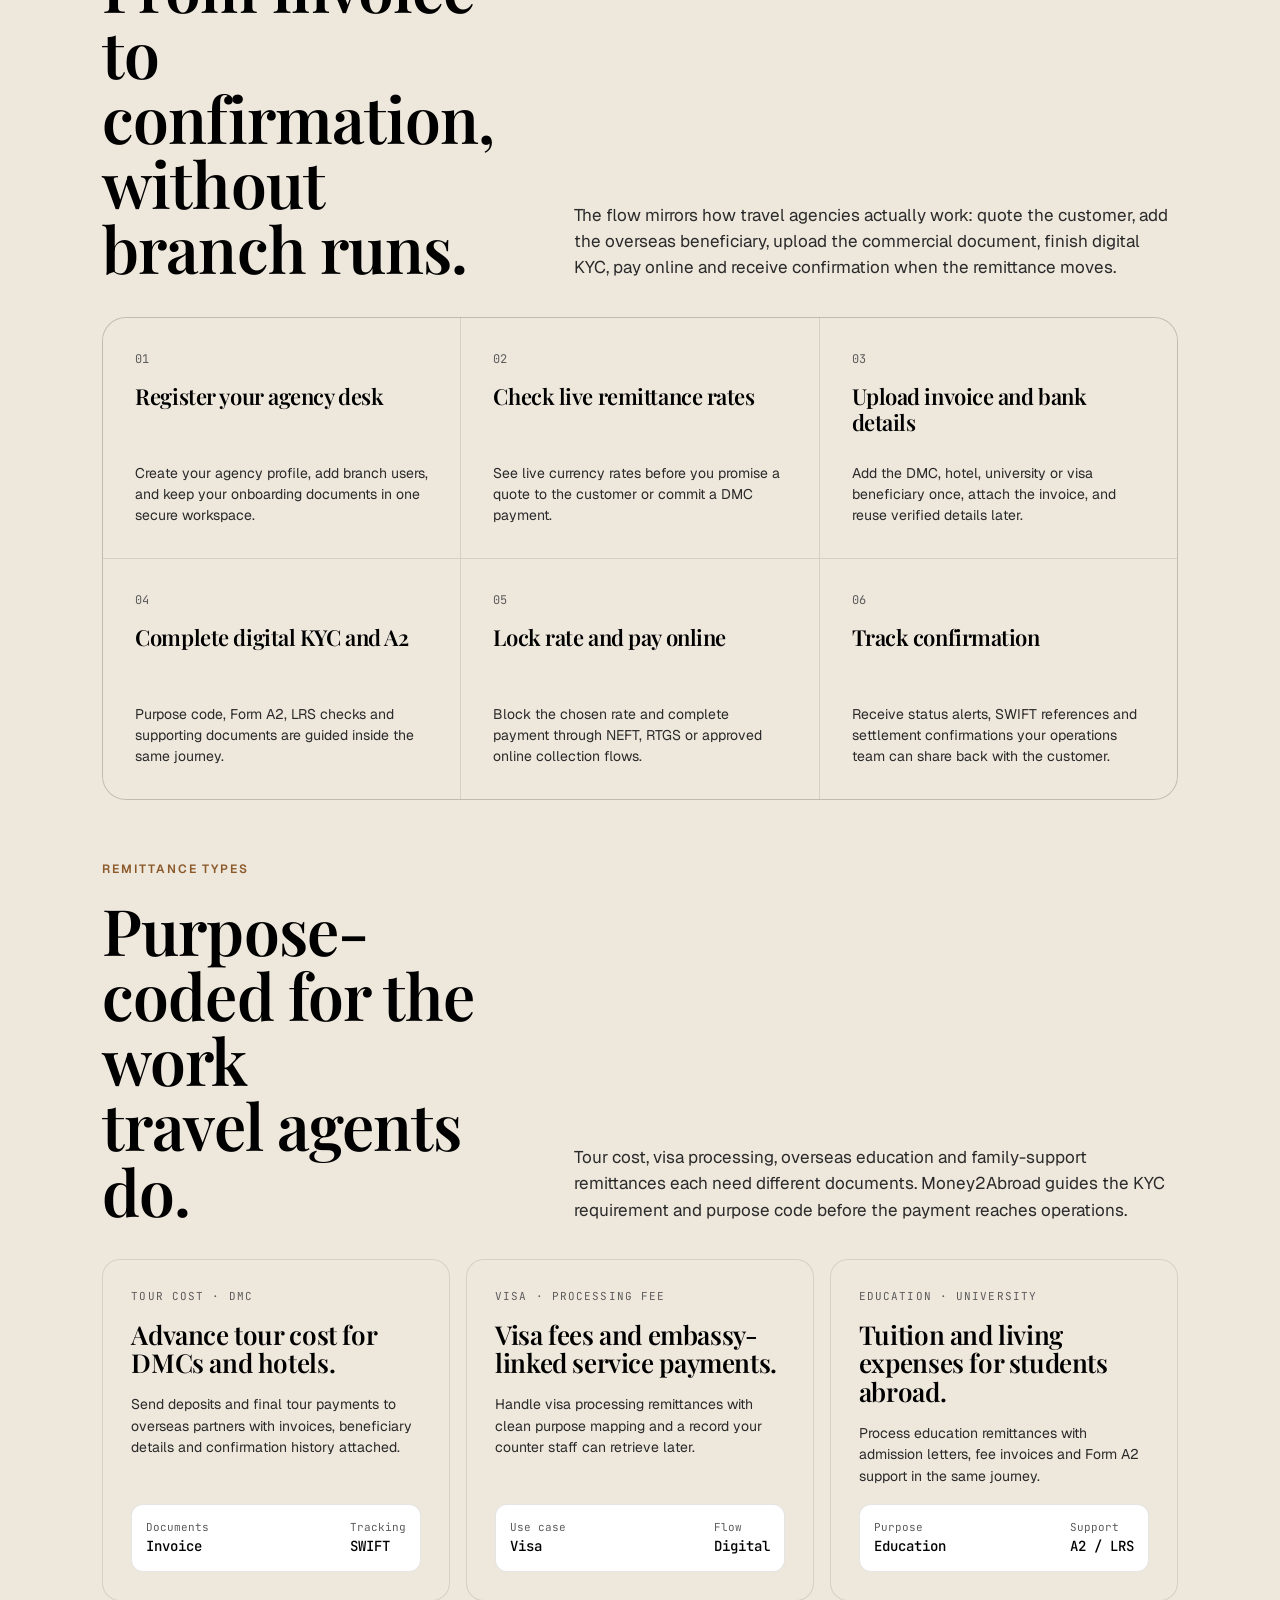
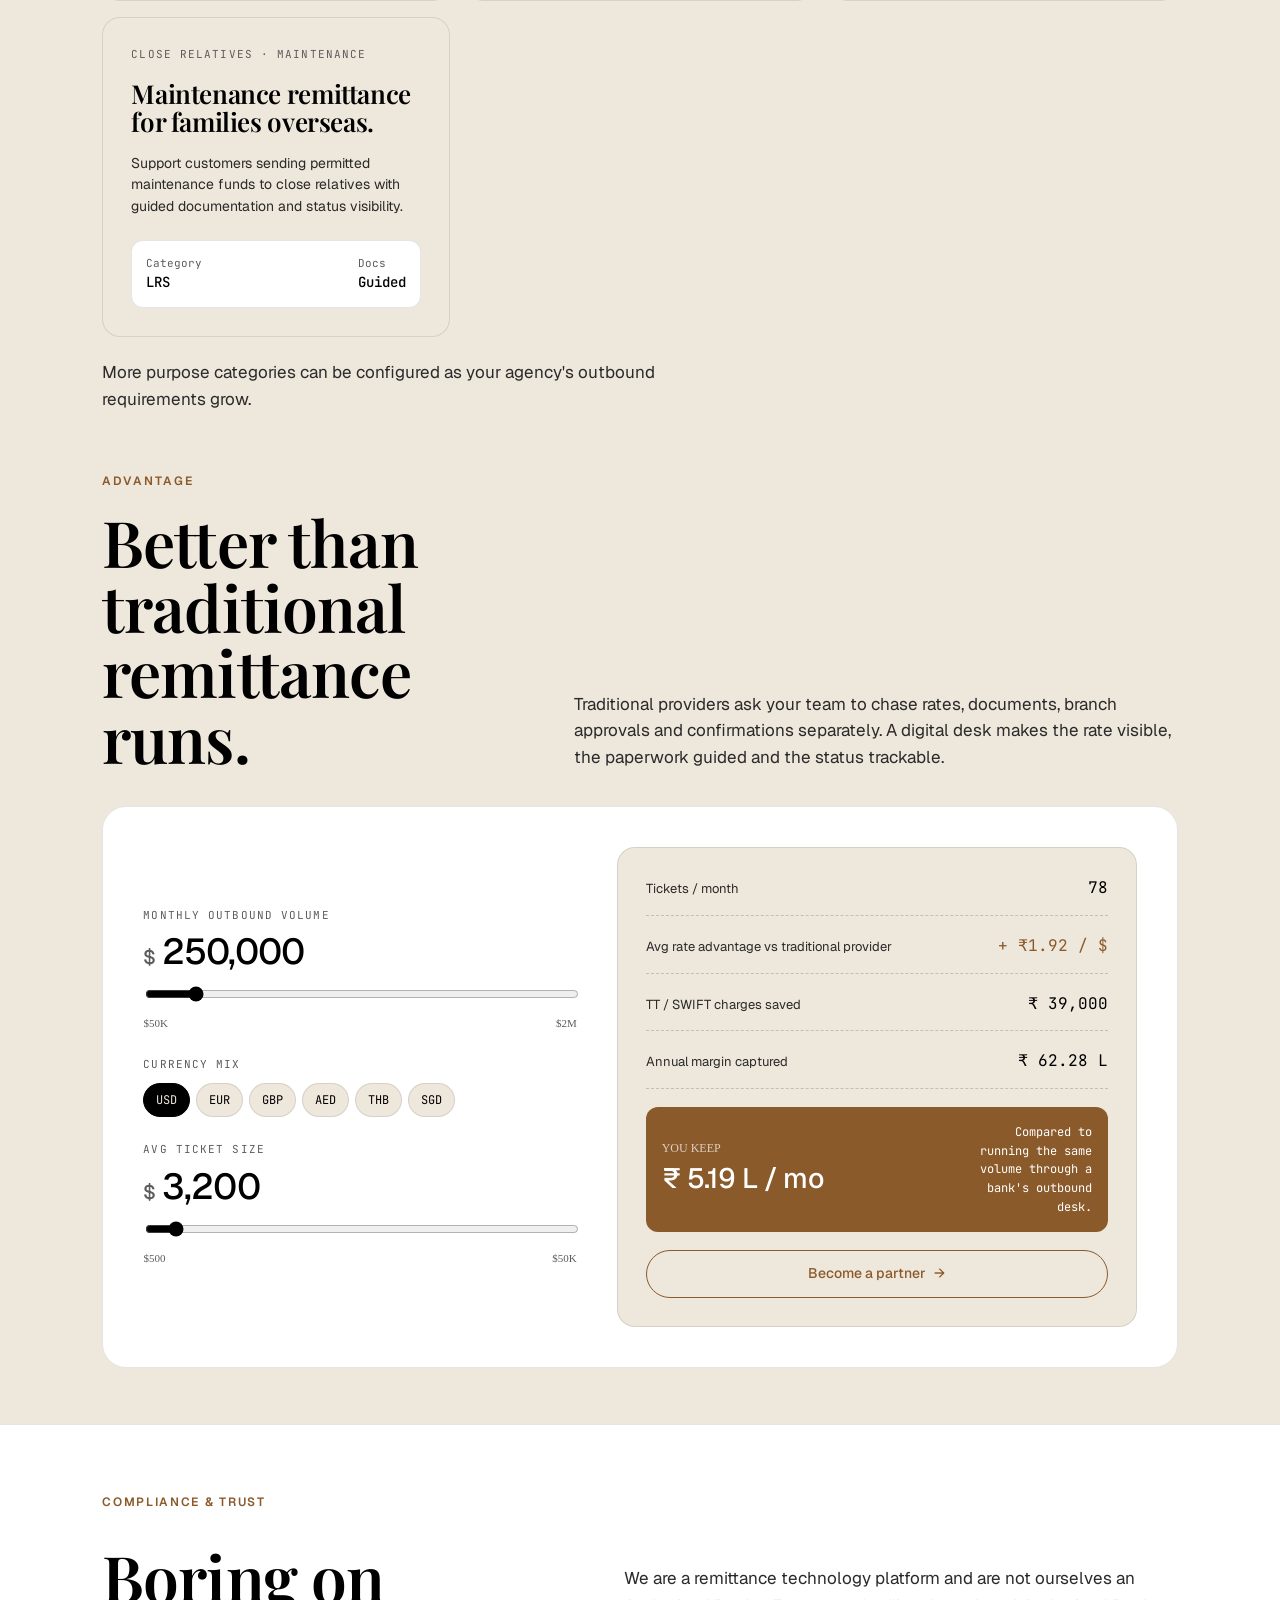
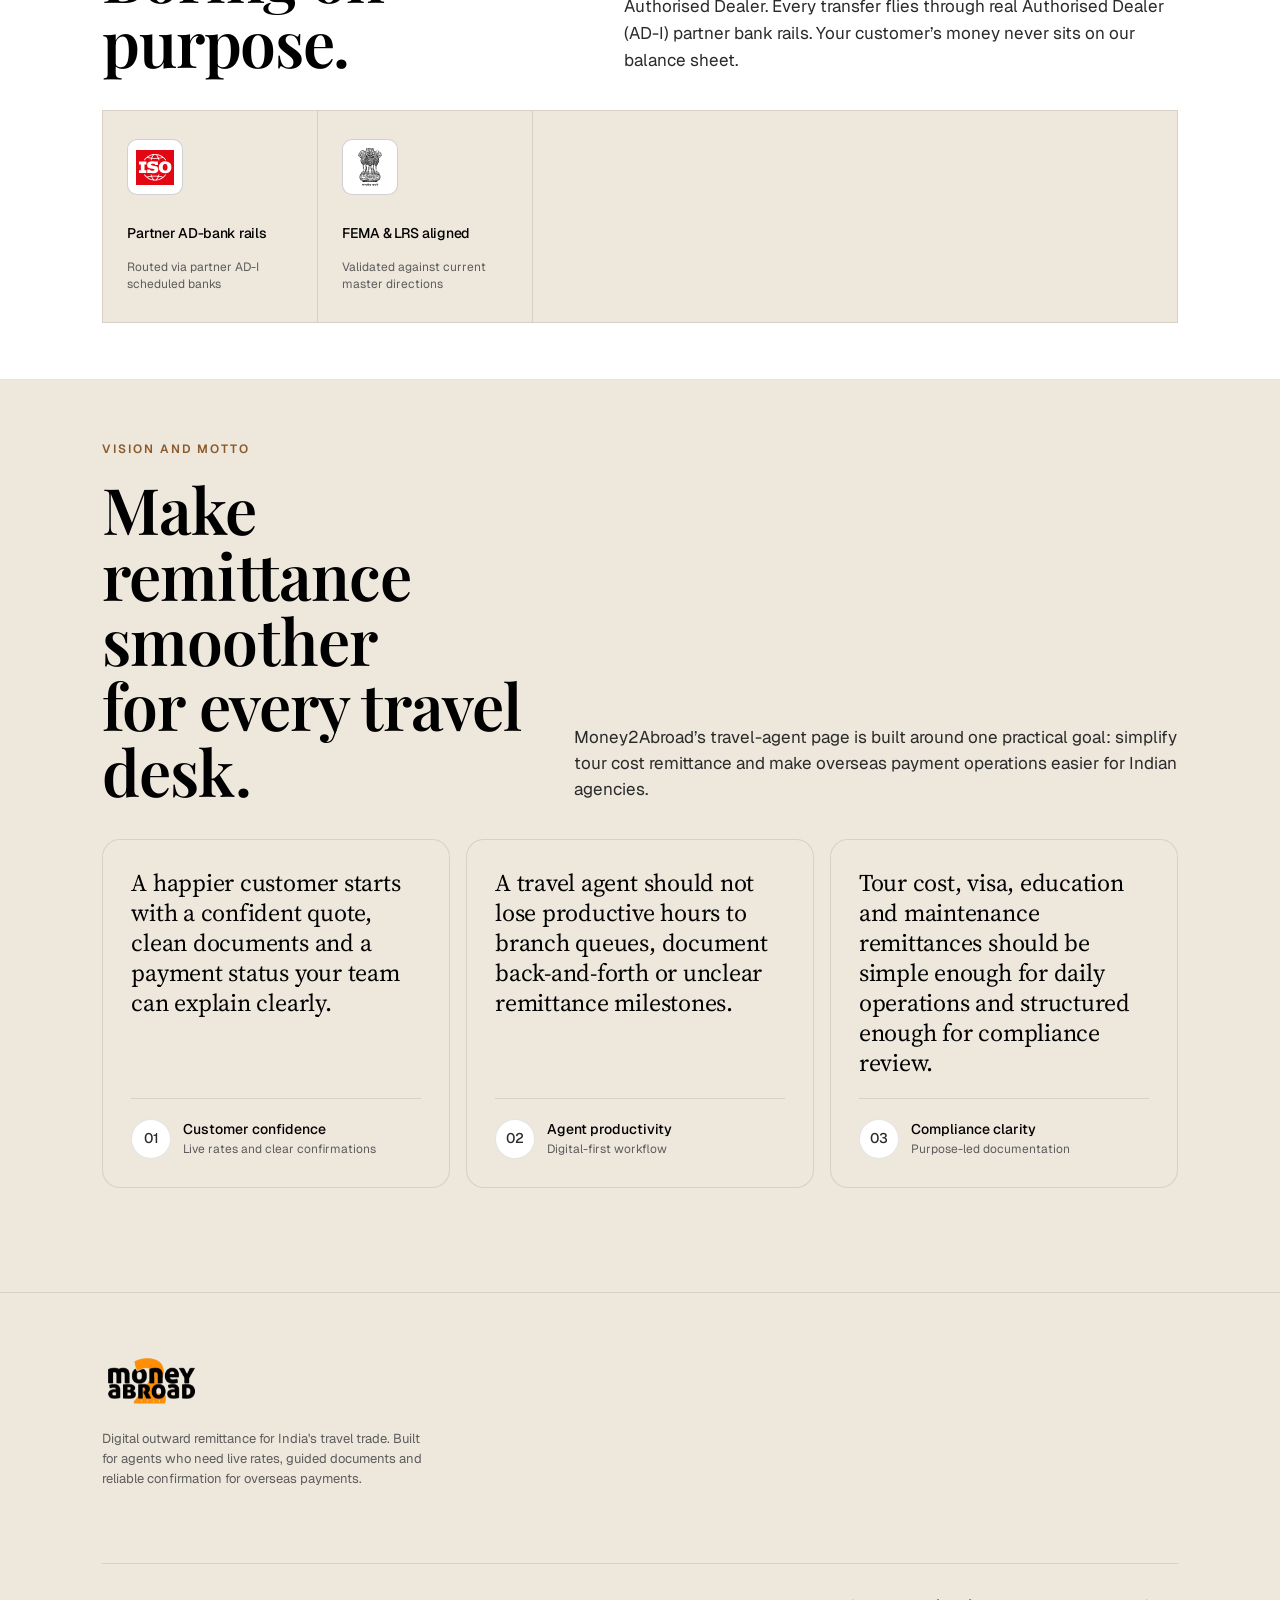
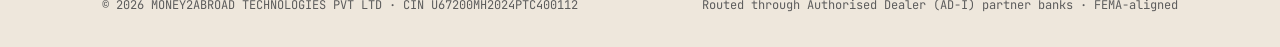
==== commit 6509e0ba: "Add floating WhatsApp enquiry button (+91 90813 51818) Sitewide WhatsApp contact button linking to w" ====
--- a/about-us/index.html
+++ b/about-us/index.html
@@ -515,5 +515,10 @@
   })();
 </script>
 
+<!-- WhatsApp enquiry button -->
+<a class="wa-fab" href="https://wa.me/919081351818?text=Hi%20Money2Abroad%2C%20I%27d%20like%20to%20enquire%20about%20outward%20remittance." target="_blank" rel="noopener noreferrer" aria-label="Enquire on WhatsApp">
+  <svg viewBox="0 0 24 24" aria-hidden="true" focusable="false"><path d="M.057 24l1.687-6.163a11.867 11.867 0 0 1-1.587-5.946C.16 5.335 5.495 0 12.05 0a11.817 11.817 0 0 1 8.413 3.488 11.824 11.824 0 0 1 3.48 8.414c-.003 6.557-5.338 11.892-11.893 11.892a11.9 11.9 0 0 1-5.688-1.448L.057 24zm6.597-3.807c1.676.995 3.276 1.591 5.392 1.592 5.448 0 9.886-4.434 9.889-9.885.002-5.462-4.415-9.89-9.881-9.892-5.452 0-9.887 4.434-9.889 9.884a9.86 9.86 0 0 0 1.51 5.26l-.999 3.648 3.728-.979zm11.387-5.464c-.074-.124-.272-.198-.57-.347-.297-.149-1.758-.868-2.031-.967-.272-.099-.47-.149-.669.149-.198.297-.768.967-.941 1.165-.173.198-.347.223-.644.074-.297-.149-1.255-.462-2.39-1.475-.883-.788-1.48-1.761-1.653-2.059-.173-.297-.018-.458.13-.606.134-.133.297-.347.446-.521.151-.172.2-.296.3-.495.099-.198.05-.372-.025-.521-.075-.148-.669-1.611-.916-2.206-.242-.579-.487-.501-.669-.51l-.57-.01c-.198 0-.52.074-.792.372-.272.297-1.04 1.017-1.04 2.479 0 1.461 1.065 2.875 1.213 3.074.149.198 2.095 3.2 5.076 4.487.709.306 1.263.489 1.694.626.712.226 1.36.194 1.872.118.571-.085 1.758-.719 2.006-1.413.248-.694.248-1.29.173-1.414z"/></svg>
+  <span class="wa-label">Enquire on WhatsApp</span>
+</a>
 </body>
 </html>
--- a/css/main.css
+++ b/css/main.css
@@ -1865,3 +1865,44 @@
     .corridor-name { font-size: 12px; min-width: 0; line-height: 1.25; }
   }
 
+  /* ===== Floating WhatsApp enquiry button ===== */
+  .wa-fab {
+    position: fixed;
+    right: 24px;
+    bottom: 24px;
+    z-index: 45;
+    display: inline-flex;
+    align-items: center;
+    gap: 10px;
+    padding: 12px 18px;
+    border-radius: 999px;
+    background: #25d366;
+    color: #fff;
+    font-family: 'Geist', system-ui, sans-serif;
+    font-weight: 600;
+    font-size: 15px;
+    line-height: 1;
+    text-decoration: none;
+    box-shadow: 0 6px 20px rgba(0, 0, 0, 0.18);
+    transition: transform .18s ease, box-shadow .18s ease, background .18s ease;
+  }
+  .wa-fab:hover { background: #1ebe5b; transform: translateY(-2px); box-shadow: 0 10px 26px rgba(0, 0, 0, 0.24); }
+  .wa-fab:active { transform: translateY(0); }
+  .wa-fab:focus-visible { outline: 3px solid rgba(37, 211, 102, 0.5); outline-offset: 3px; }
+  .wa-fab svg { width: 24px; height: 24px; flex: none; fill: #fff; }
+  .wa-fab .wa-label { white-space: nowrap; }
+
+  @media (max-width: 700px) {
+    .wa-fab {
+      right: 16px;
+      bottom: calc(16px + env(safe-area-inset-bottom, 0px));
+      width: 56px;
+      height: 56px;
+      padding: 0;
+      border-radius: 50%;
+      justify-content: center;
+    }
+    .wa-fab .wa-label { display: none; }
+    .wa-fab svg { width: 28px; height: 28px; }
+  }
+
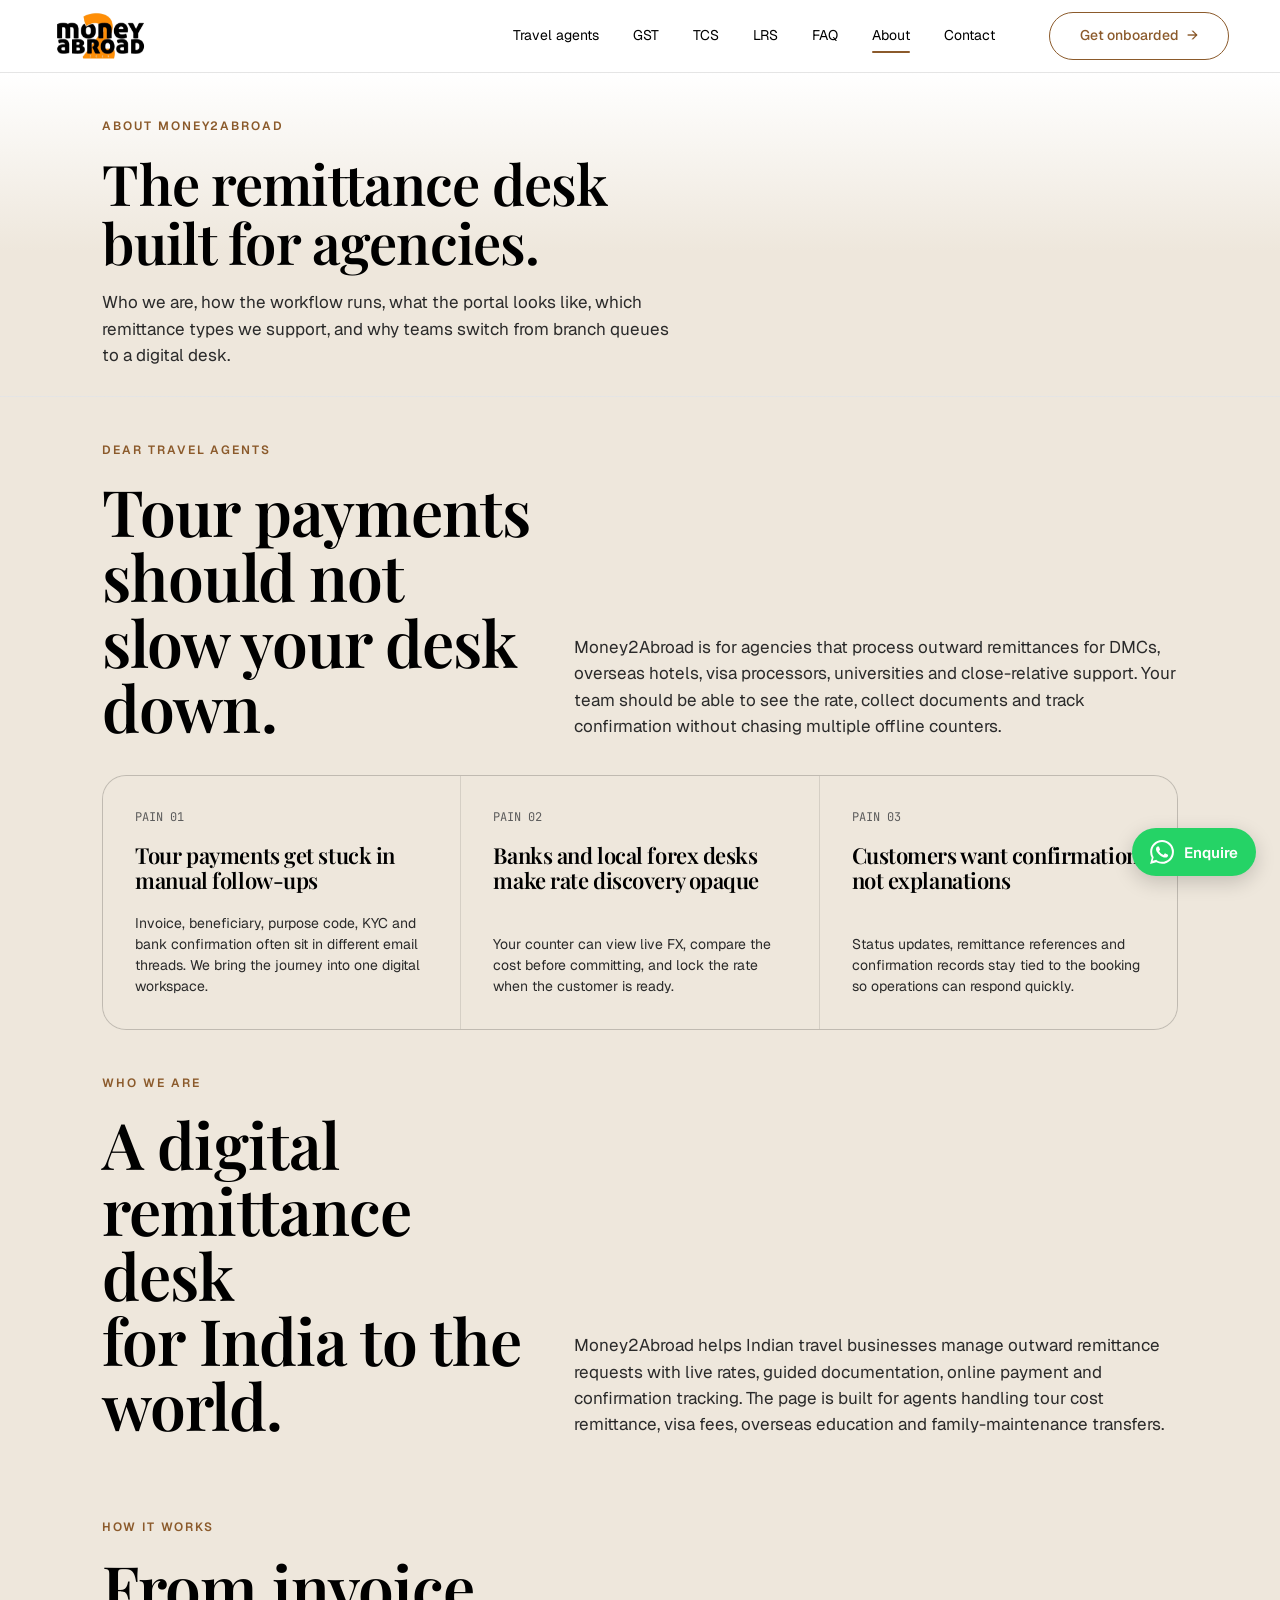
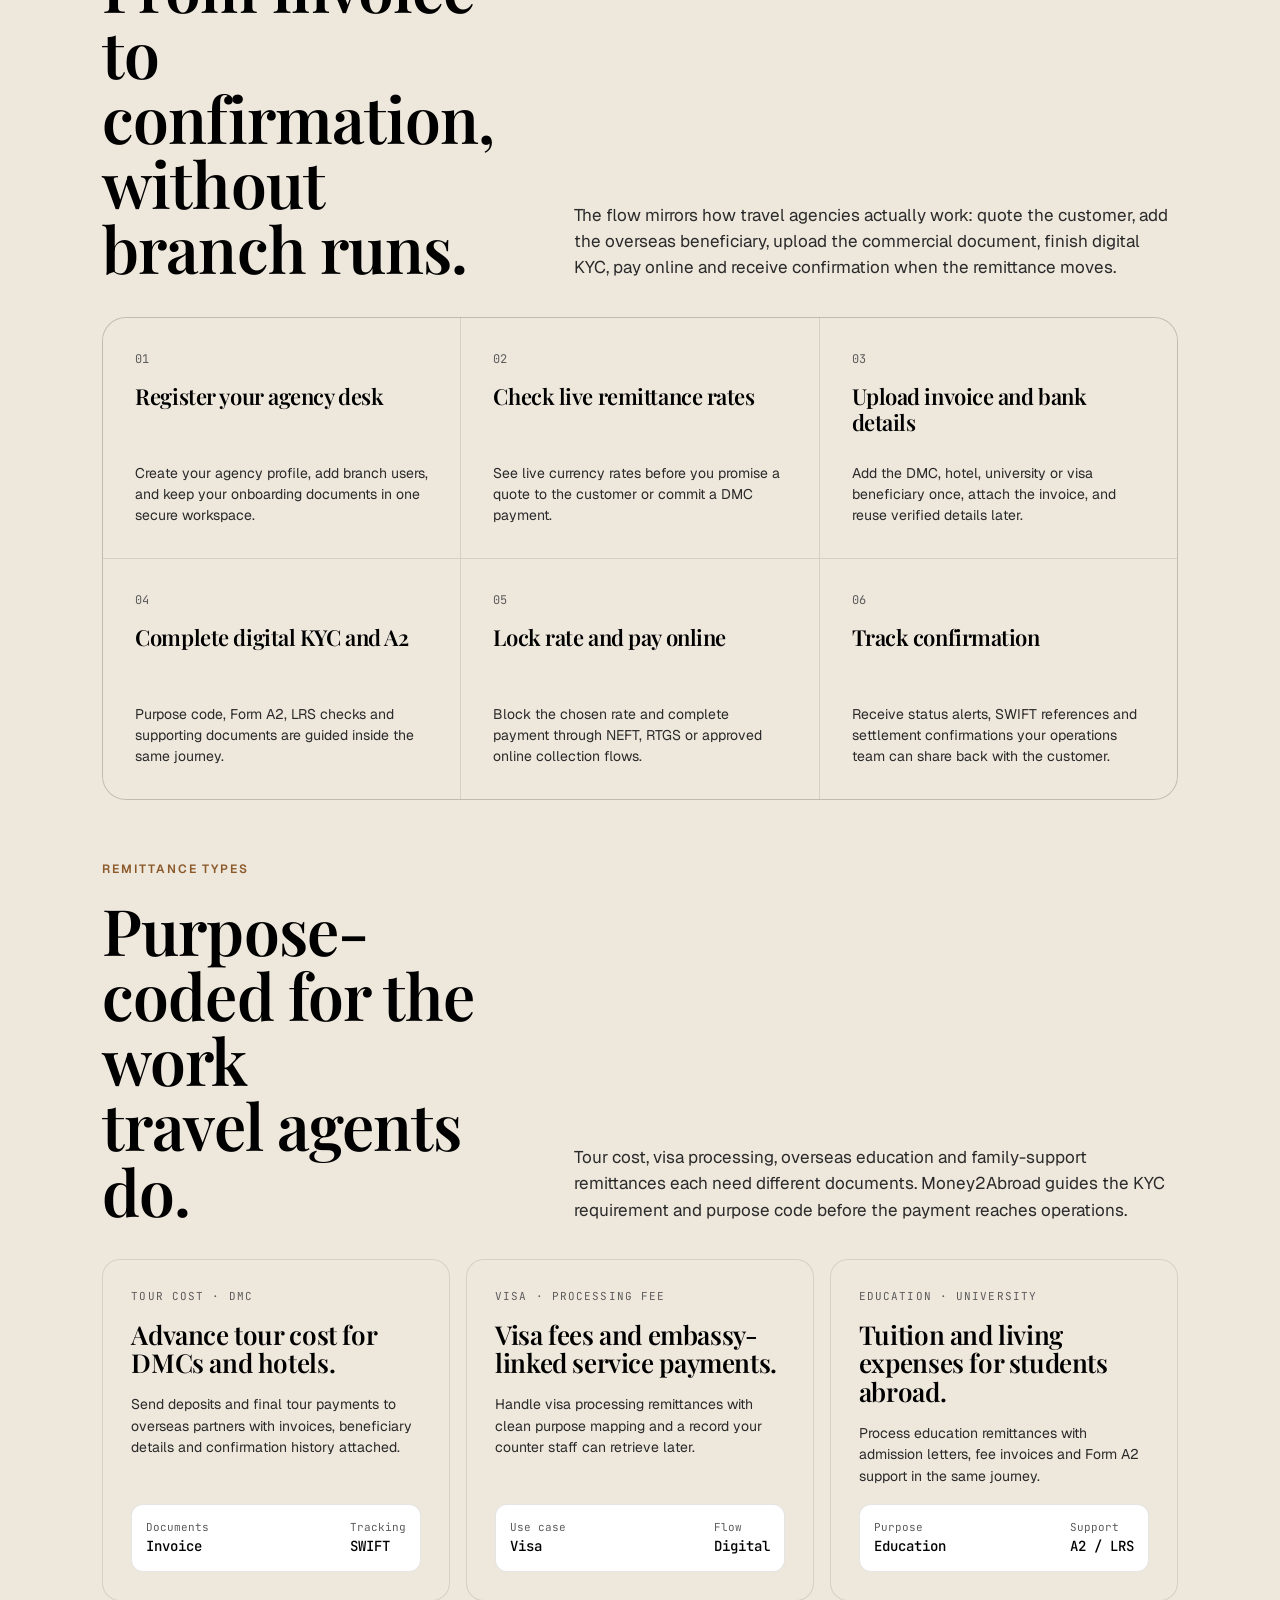
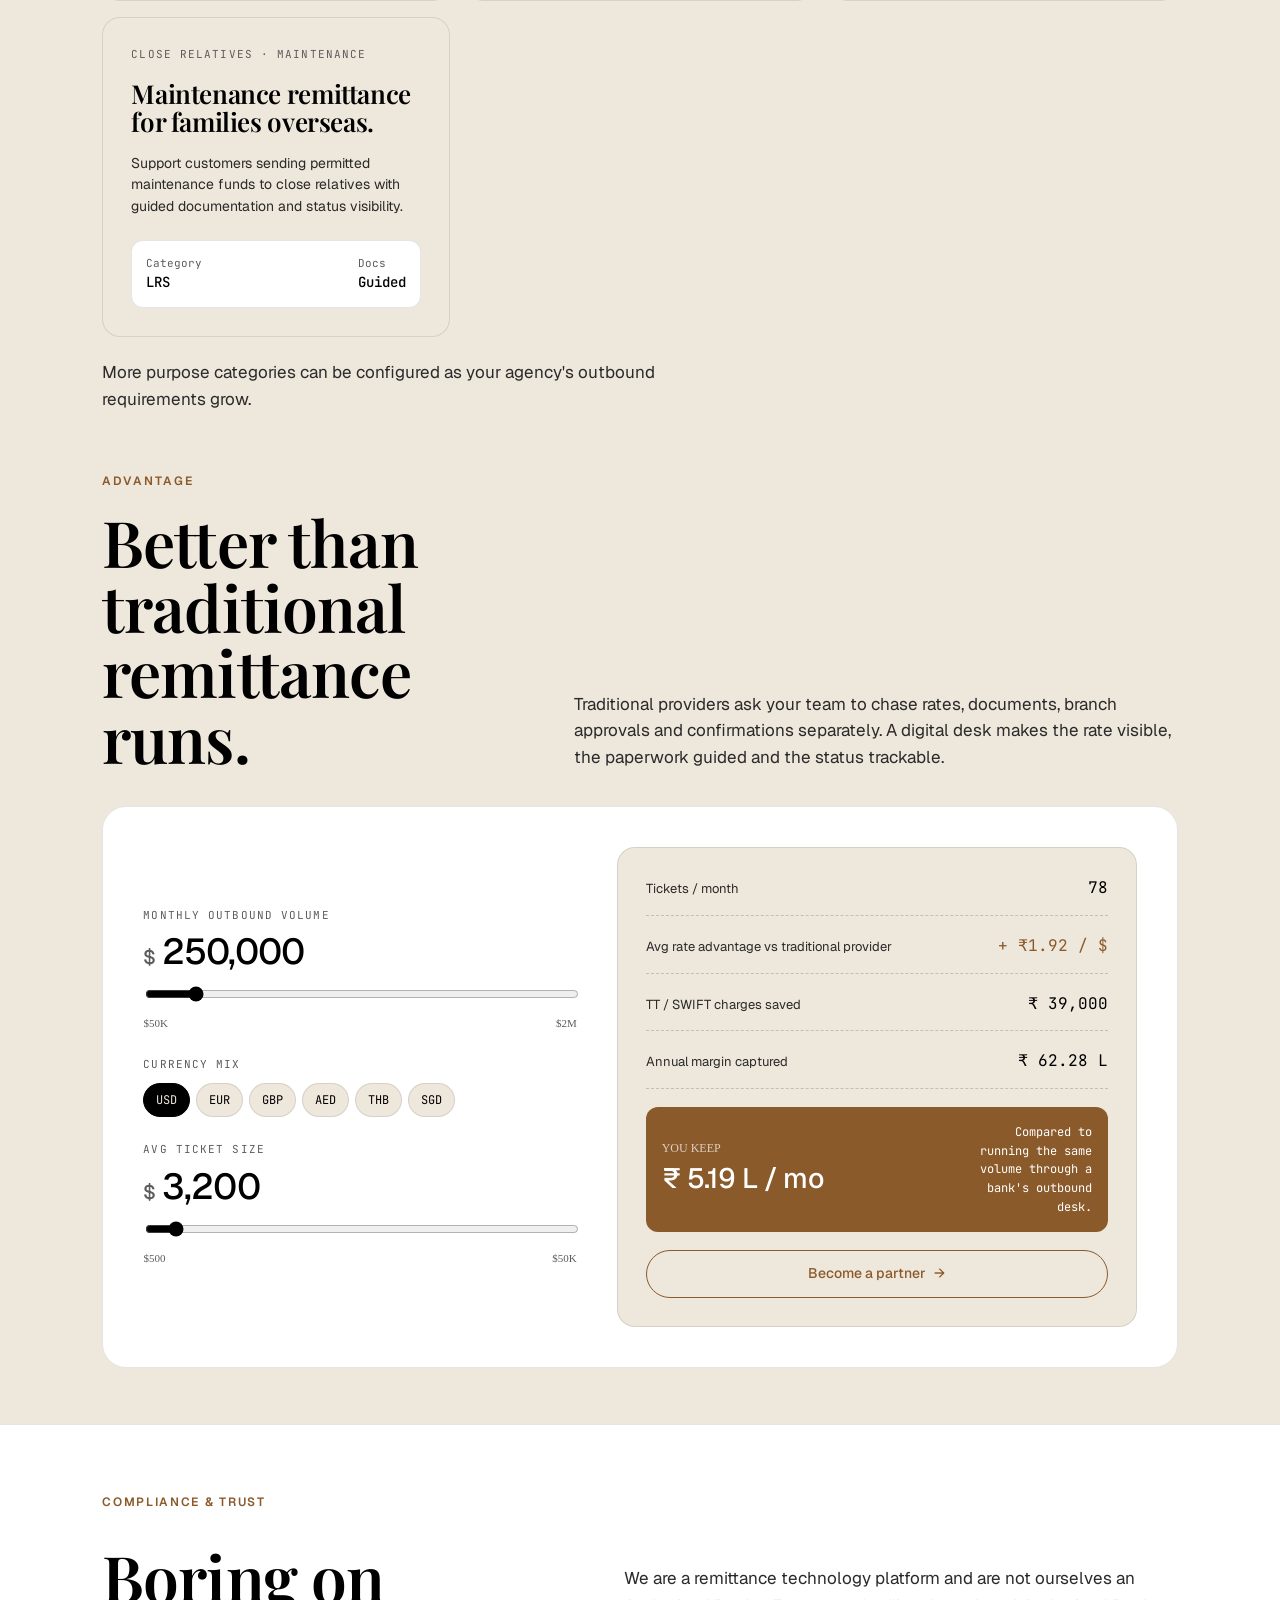
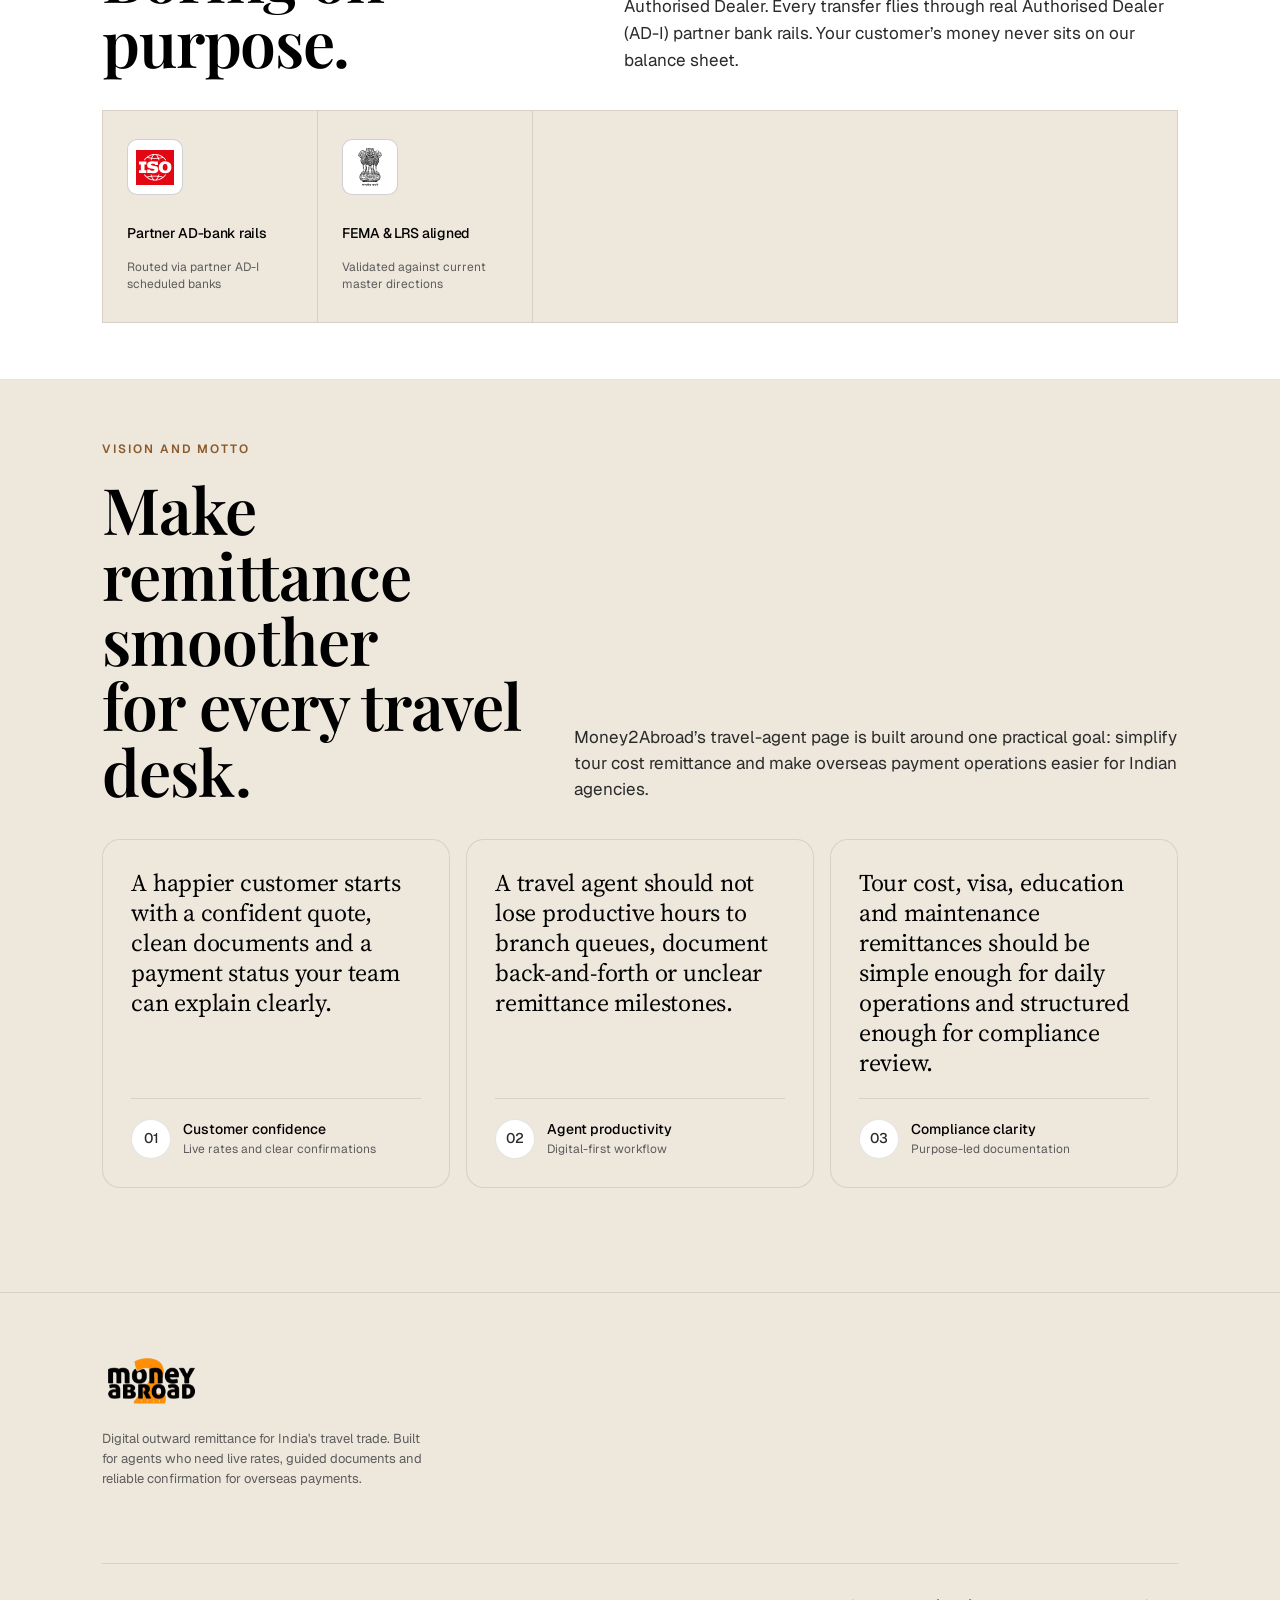
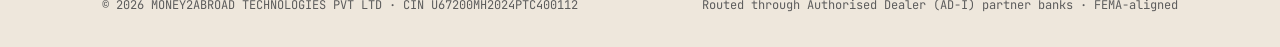
==== commit 56d10294: "Shorten WhatsApp button label to "Enquire" Visible pill label changed from "Enquire on WhatsApp" to " ====
--- a/about-us/index.html
+++ b/about-us/index.html
@@ -518,7 +518,7 @@
 <!-- WhatsApp enquiry button -->
 <a class="wa-fab" href="https://wa.me/919081351818?text=Hi%20Money2Abroad%2C%20I%27d%20like%20to%20enquire%20about%20outward%20remittance." target="_blank" rel="noopener noreferrer" aria-label="Enquire on WhatsApp">
   <svg viewBox="0 0 24 24" aria-hidden="true" focusable="false"><path d="M.057 24l1.687-6.163a11.867 11.867 0 0 1-1.587-5.946C.16 5.335 5.495 0 12.05 0a11.817 11.817 0 0 1 8.413 3.488 11.824 11.824 0 0 1 3.48 8.414c-.003 6.557-5.338 11.892-11.893 11.892a11.9 11.9 0 0 1-5.688-1.448L.057 24zm6.597-3.807c1.676.995 3.276 1.591 5.392 1.592 5.448 0 9.886-4.434 9.889-9.885.002-5.462-4.415-9.89-9.881-9.892-5.452 0-9.887 4.434-9.889 9.884a9.86 9.86 0 0 0 1.51 5.26l-.999 3.648 3.728-.979zm11.387-5.464c-.074-.124-.272-.198-.57-.347-.297-.149-1.758-.868-2.031-.967-.272-.099-.47-.149-.669.149-.198.297-.768.967-.941 1.165-.173.198-.347.223-.644.074-.297-.149-1.255-.462-2.39-1.475-.883-.788-1.48-1.761-1.653-2.059-.173-.297-.018-.458.13-.606.134-.133.297-.347.446-.521.151-.172.2-.296.3-.495.099-.198.05-.372-.025-.521-.075-.148-.669-1.611-.916-2.206-.242-.579-.487-.501-.669-.51l-.57-.01c-.198 0-.52.074-.792.372-.272.297-1.04 1.017-1.04 2.479 0 1.461 1.065 2.875 1.213 3.074.149.198 2.095 3.2 5.076 4.487.709.306 1.263.489 1.694.626.712.226 1.36.194 1.872.118.571-.085 1.758-.719 2.006-1.413.248-.694.248-1.29.173-1.414z"/></svg>
-  <span class="wa-label">Enquire on WhatsApp</span>
+  <span class="wa-label">Enquire</span>
 </a>
 </body>
 </html>
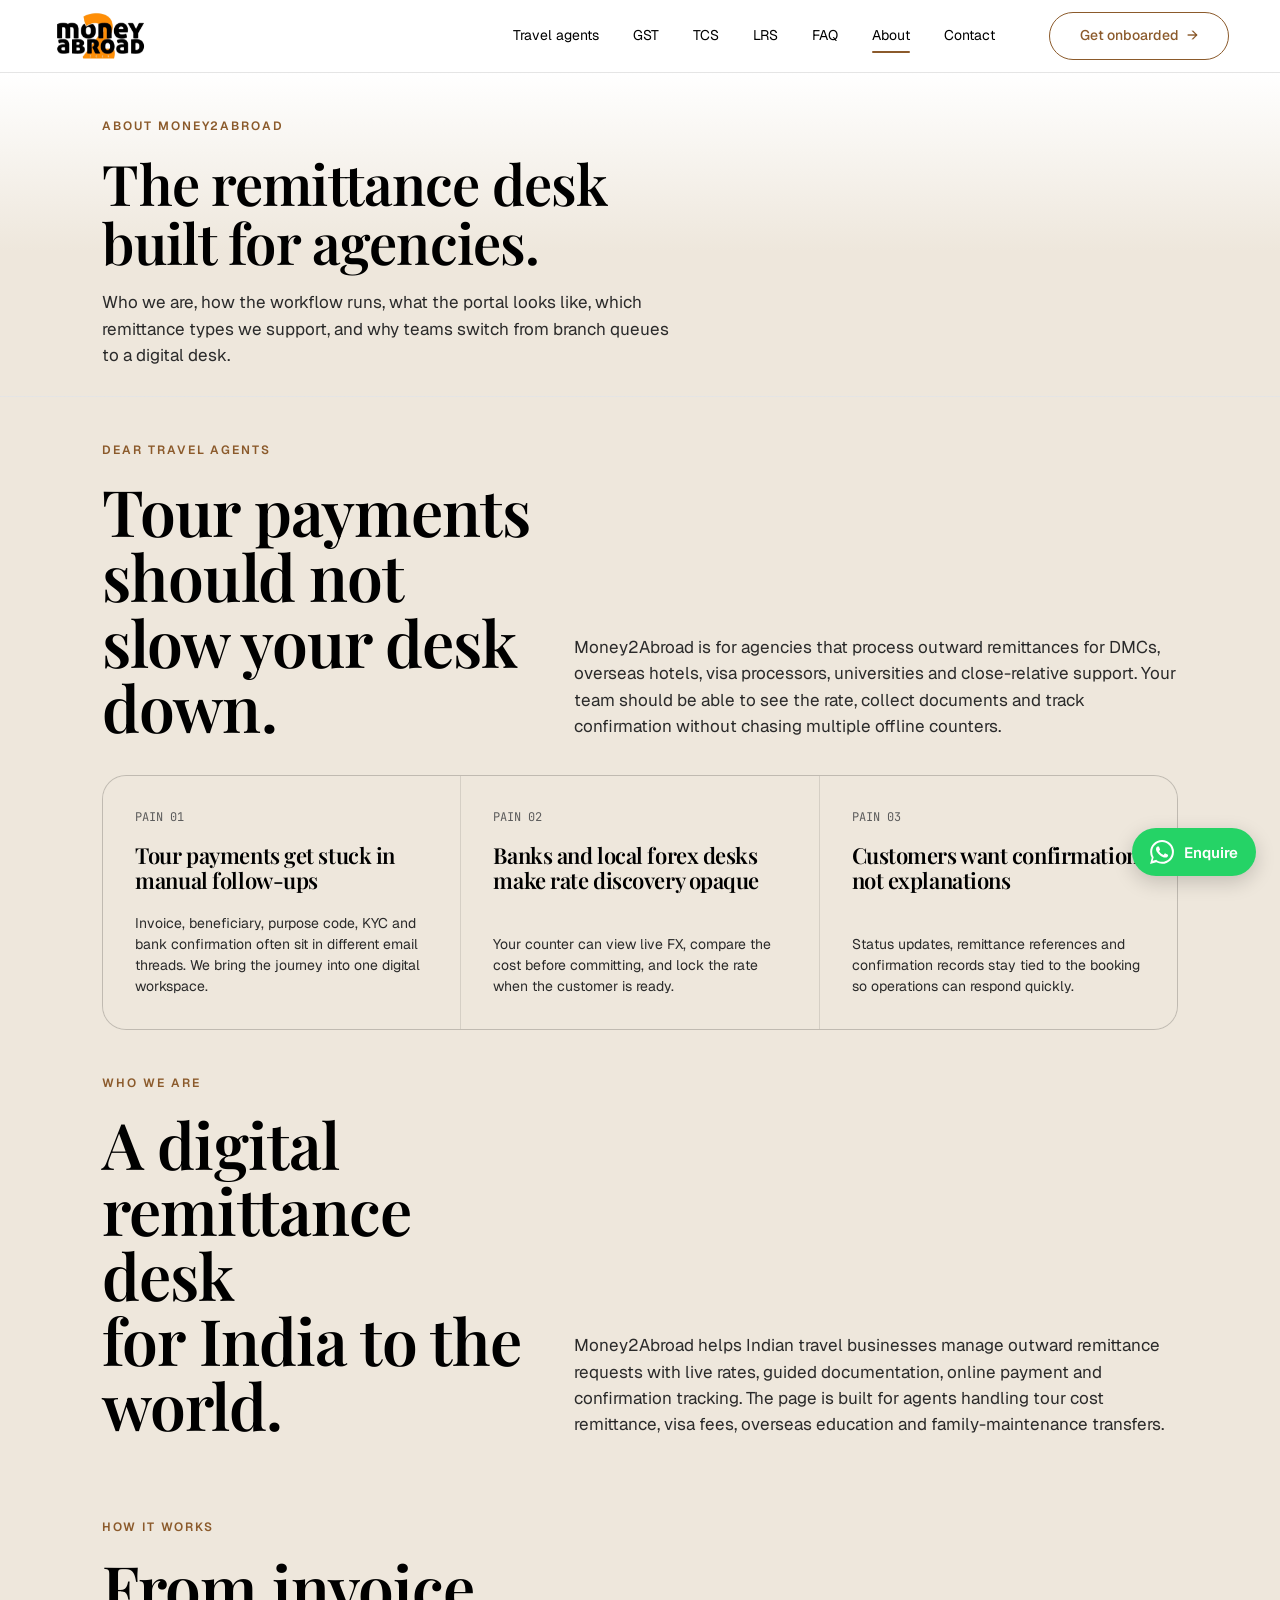
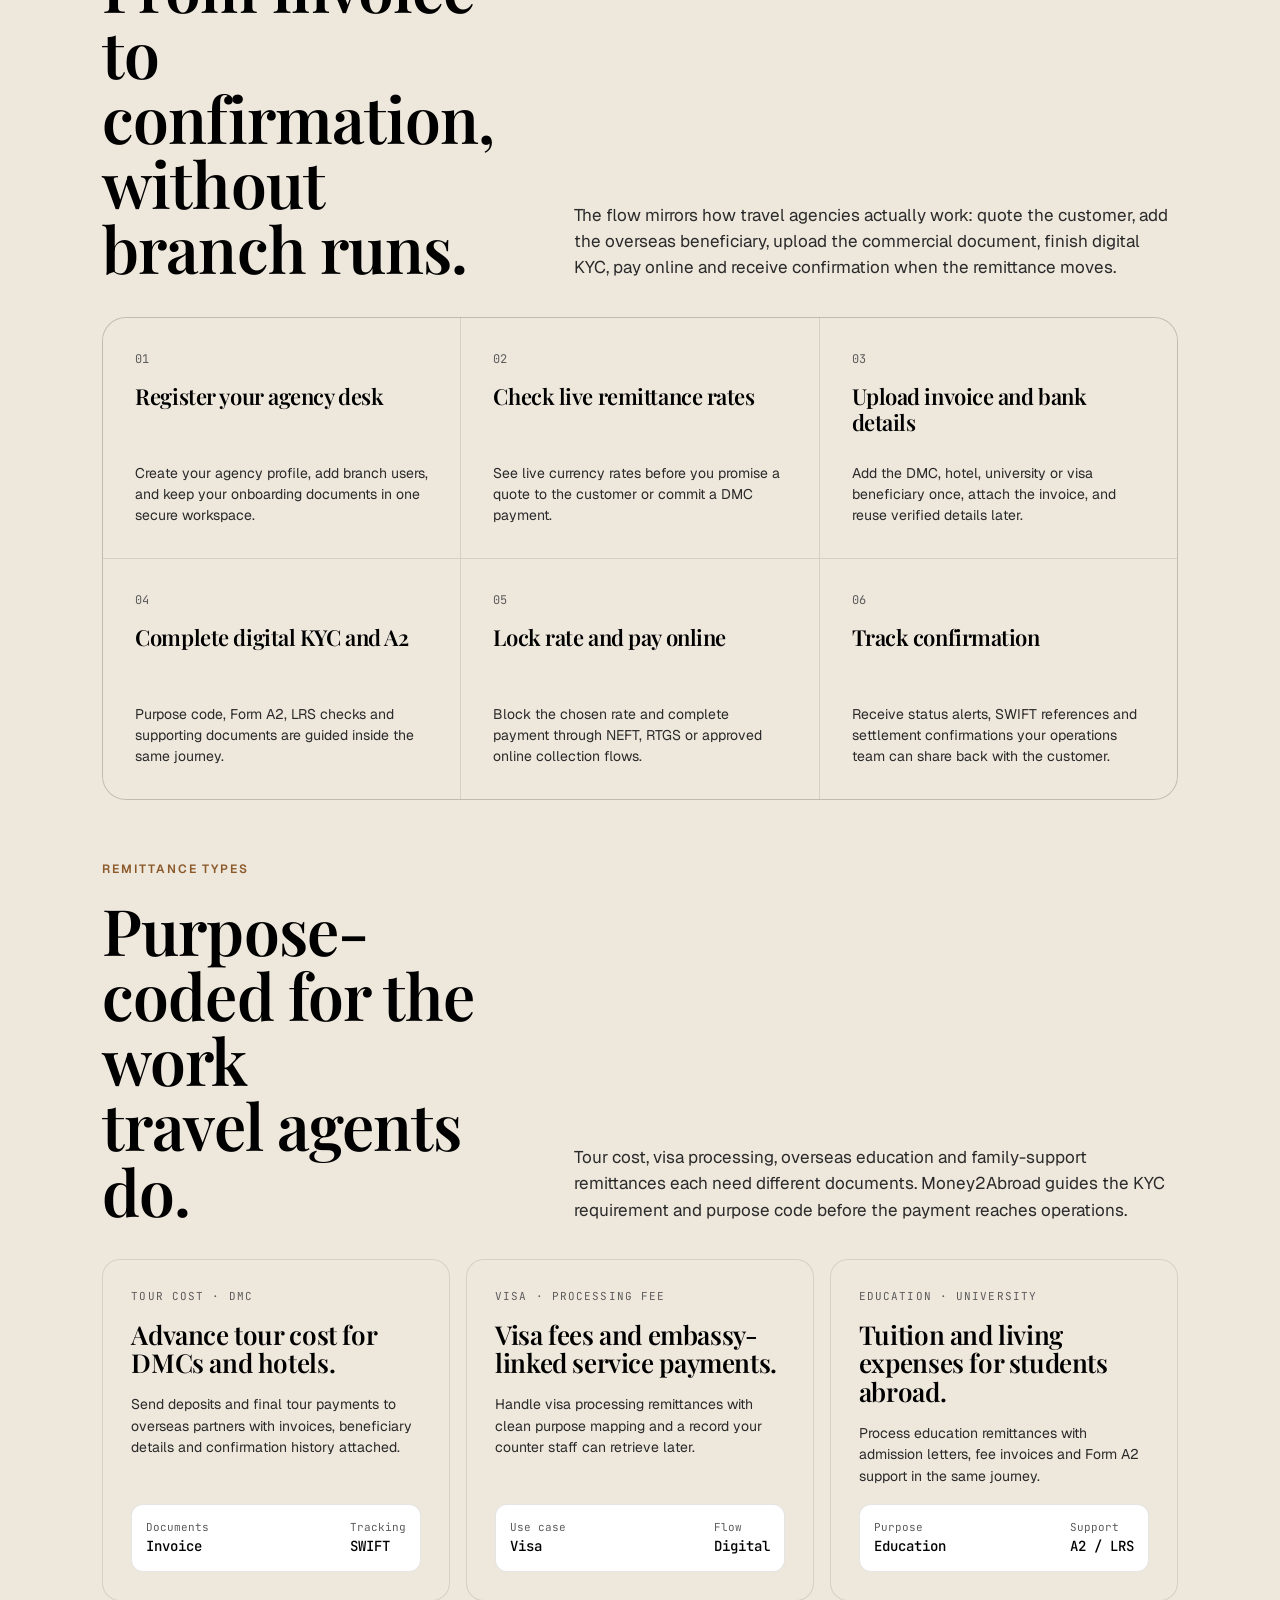
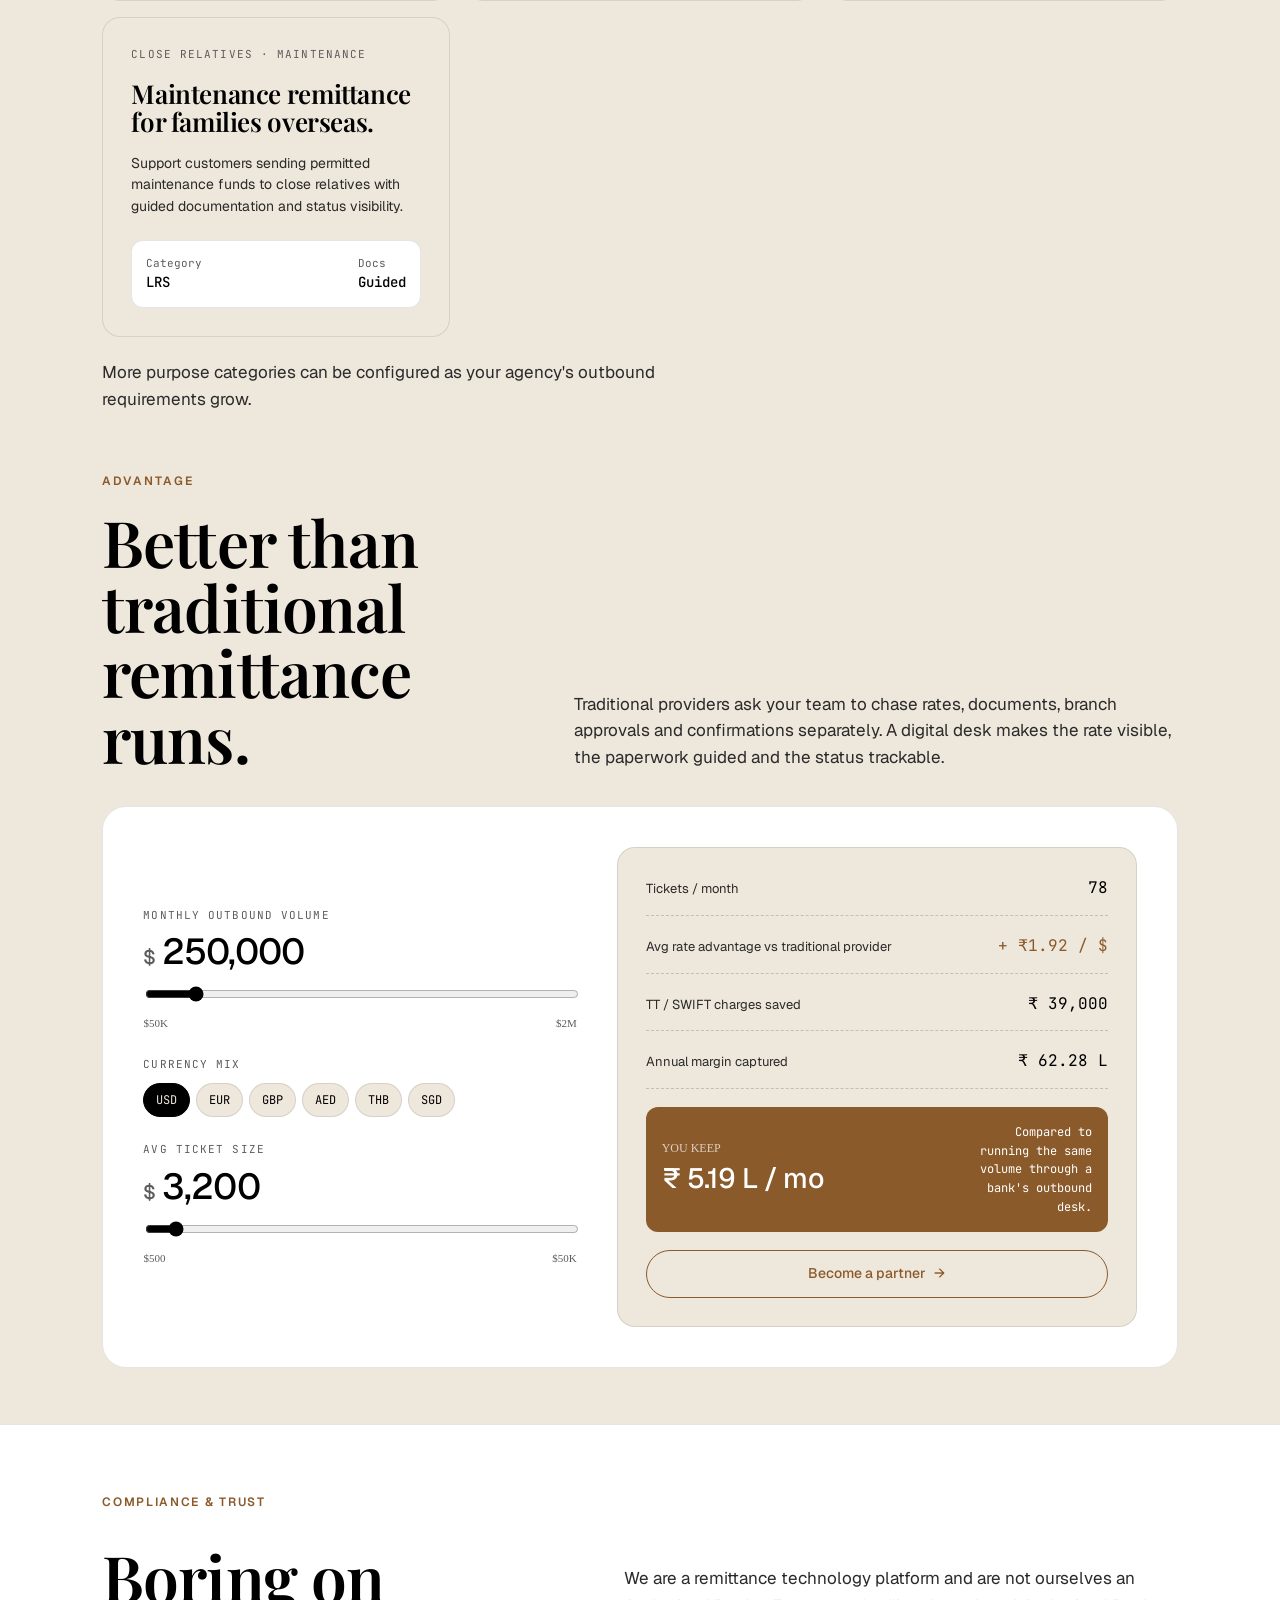
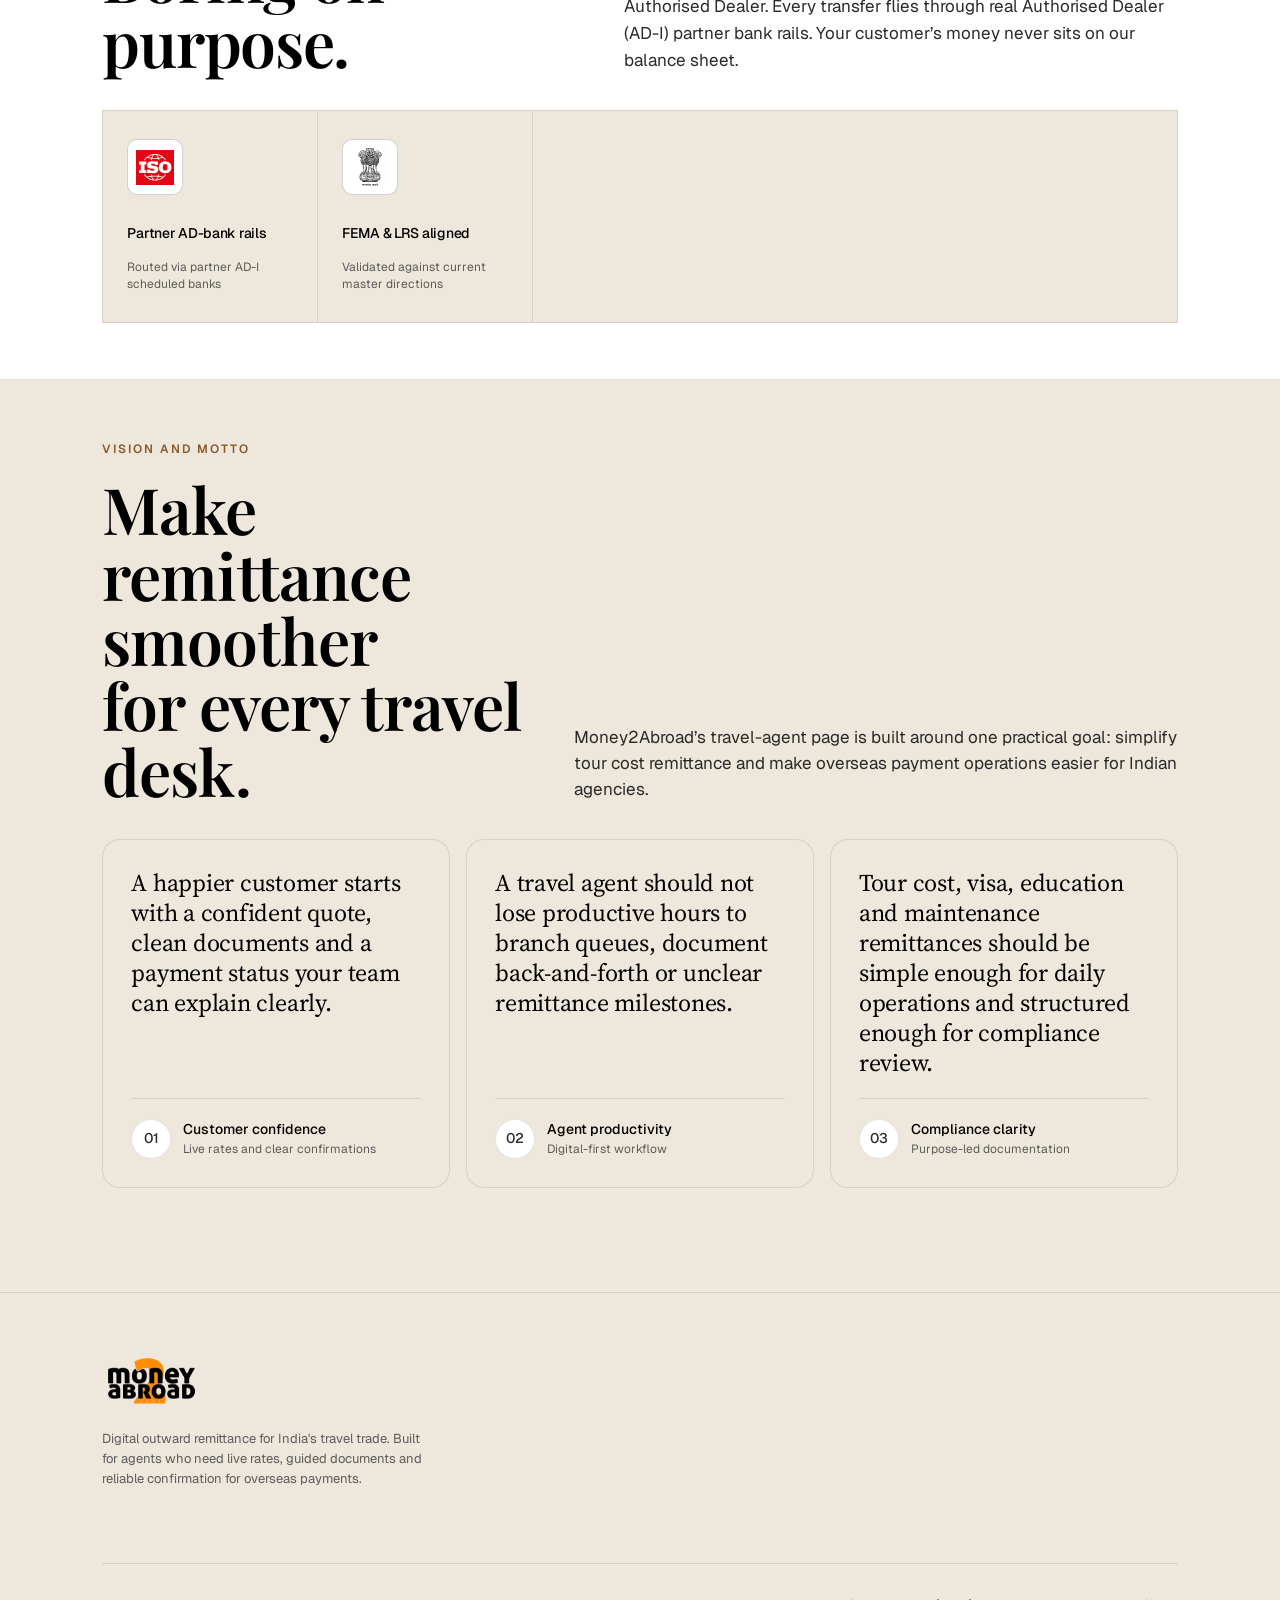
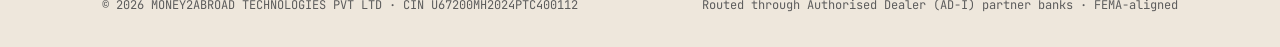
==== commit be07835c: "SEO: add canonical, Open Graph, Twitter cards, image dimensions, robots.txt, sitemap.xml, llms.txt G" ====
--- a/about-us/index.html
+++ b/about-us/index.html
@@ -11,6 +11,14 @@
 <link rel="preconnect" href="https://fonts.gstatic.com" crossorigin>
 <link href="https://fonts.googleapis.com/css2?family=Geist:wght@300;400;500;600;700&family=JetBrains+Mono:wght@400;500&family=Playfair+Display:wght@500;600;700;800&family=Source+Serif+4:wght@400;600&display=swap" rel="stylesheet">
 <link rel="stylesheet" href="../css/main.css" />
+    <link rel="canonical" href="https://money2abroad.com/about-us/">
+    <meta property="og:type" content="website">
+    <meta property="og:title" content="About us , Money2Abroad">
+    <meta property="og:description" content="About Money2Abroad , digital outward remittance for India’s travel trade: process, portal, remittance types, and compliance.">
+    <meta property="og:url" content="https://money2abroad.com/about-us/">
+    <meta name="twitter:card" content="summary">
+    <meta name="twitter:title" content="About us , Money2Abroad">
+    <meta name="twitter:description" content="About Money2Abroad , digital outward remittance for India’s travel trade: process, portal, remittance types, and compliance.">
 </head>
 <body>
 
@@ -354,14 +362,14 @@
     <div class="badges trust-badges" role="list">
       <div class="badge" role="listitem">
         <div class="b-ico" aria-hidden="true">
-          <img src="../assets/logos/iso.svg" alt="ISO-aligned controls" loading="lazy" />
+          <img src="../assets/logos/iso.svg" alt="ISO-aligned controls" loading="lazy" / width="1181" height="1087">
         </div>
         <div class="b-name">Partner AD-bank rails</div>
         <p class="b-sub">Routed via partner AD-I scheduled banks</p>
       </div>
       <div class="badge" role="listitem">
         <div class="b-ico" aria-hidden="true">
-          <img src="../assets/logos/emblem-india.svg" alt="Government of India · FEMA" loading="lazy" />
+          <img src="../assets/logos/emblem-india.svg" alt="Government of India · FEMA" loading="lazy" / width="146" height="232">
         </div>
         <div class="b-name">FEMA &amp; LRS aligned</div>
         <p class="b-sub">Validated against current master directions</p>
--- a/css/main.css
+++ b/css/main.css
@@ -1896,13 +1896,10 @@
     .wa-fab {
       right: 16px;
       bottom: calc(16px + env(safe-area-inset-bottom, 0px));
-      width: 56px;
-      height: 56px;
-      padding: 0;
-      border-radius: 50%;
-      justify-content: center;
+      padding: 11px 16px;
+      gap: 8px;
+      font-size: 14px;
     }
-    .wa-fab .wa-label { display: none; }
-    .wa-fab svg { width: 28px; height: 28px; }
-  }
-
+    .wa-fab svg { width: 22px; height: 22px; }
+  }
+
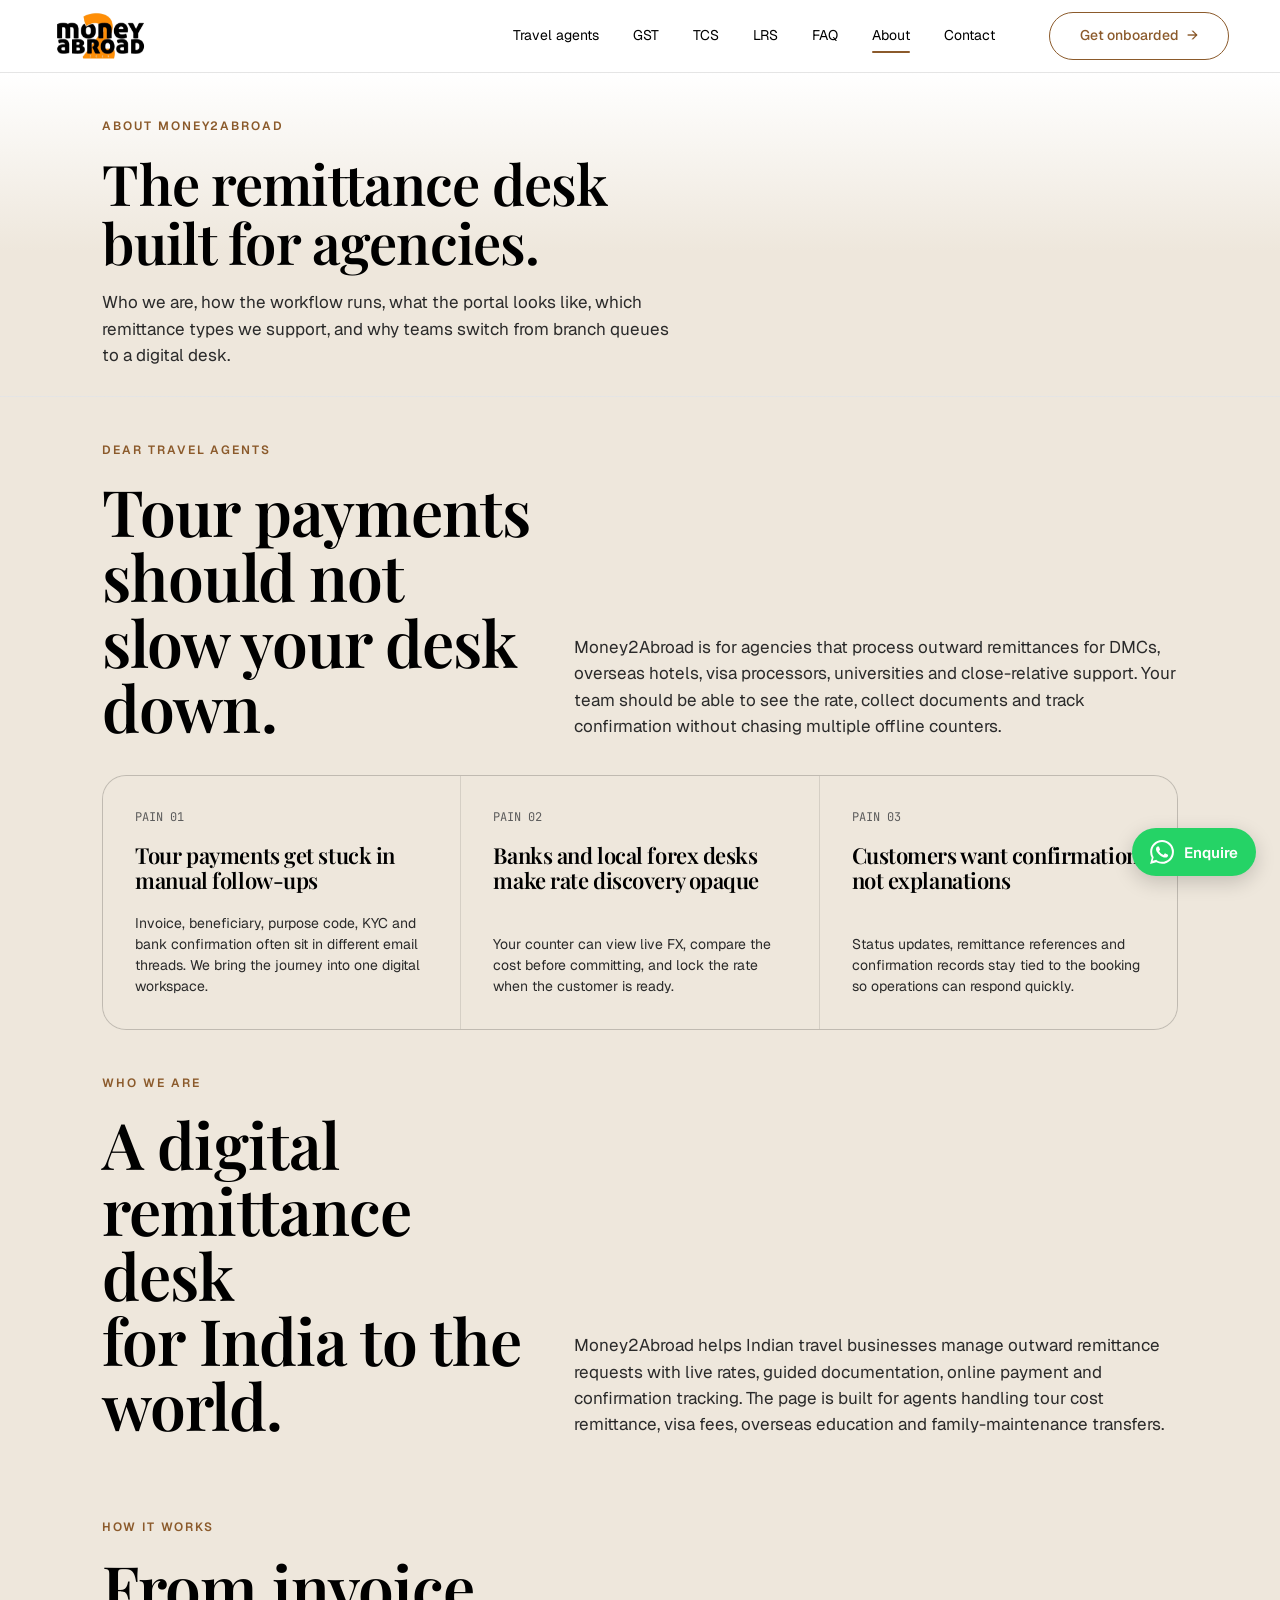
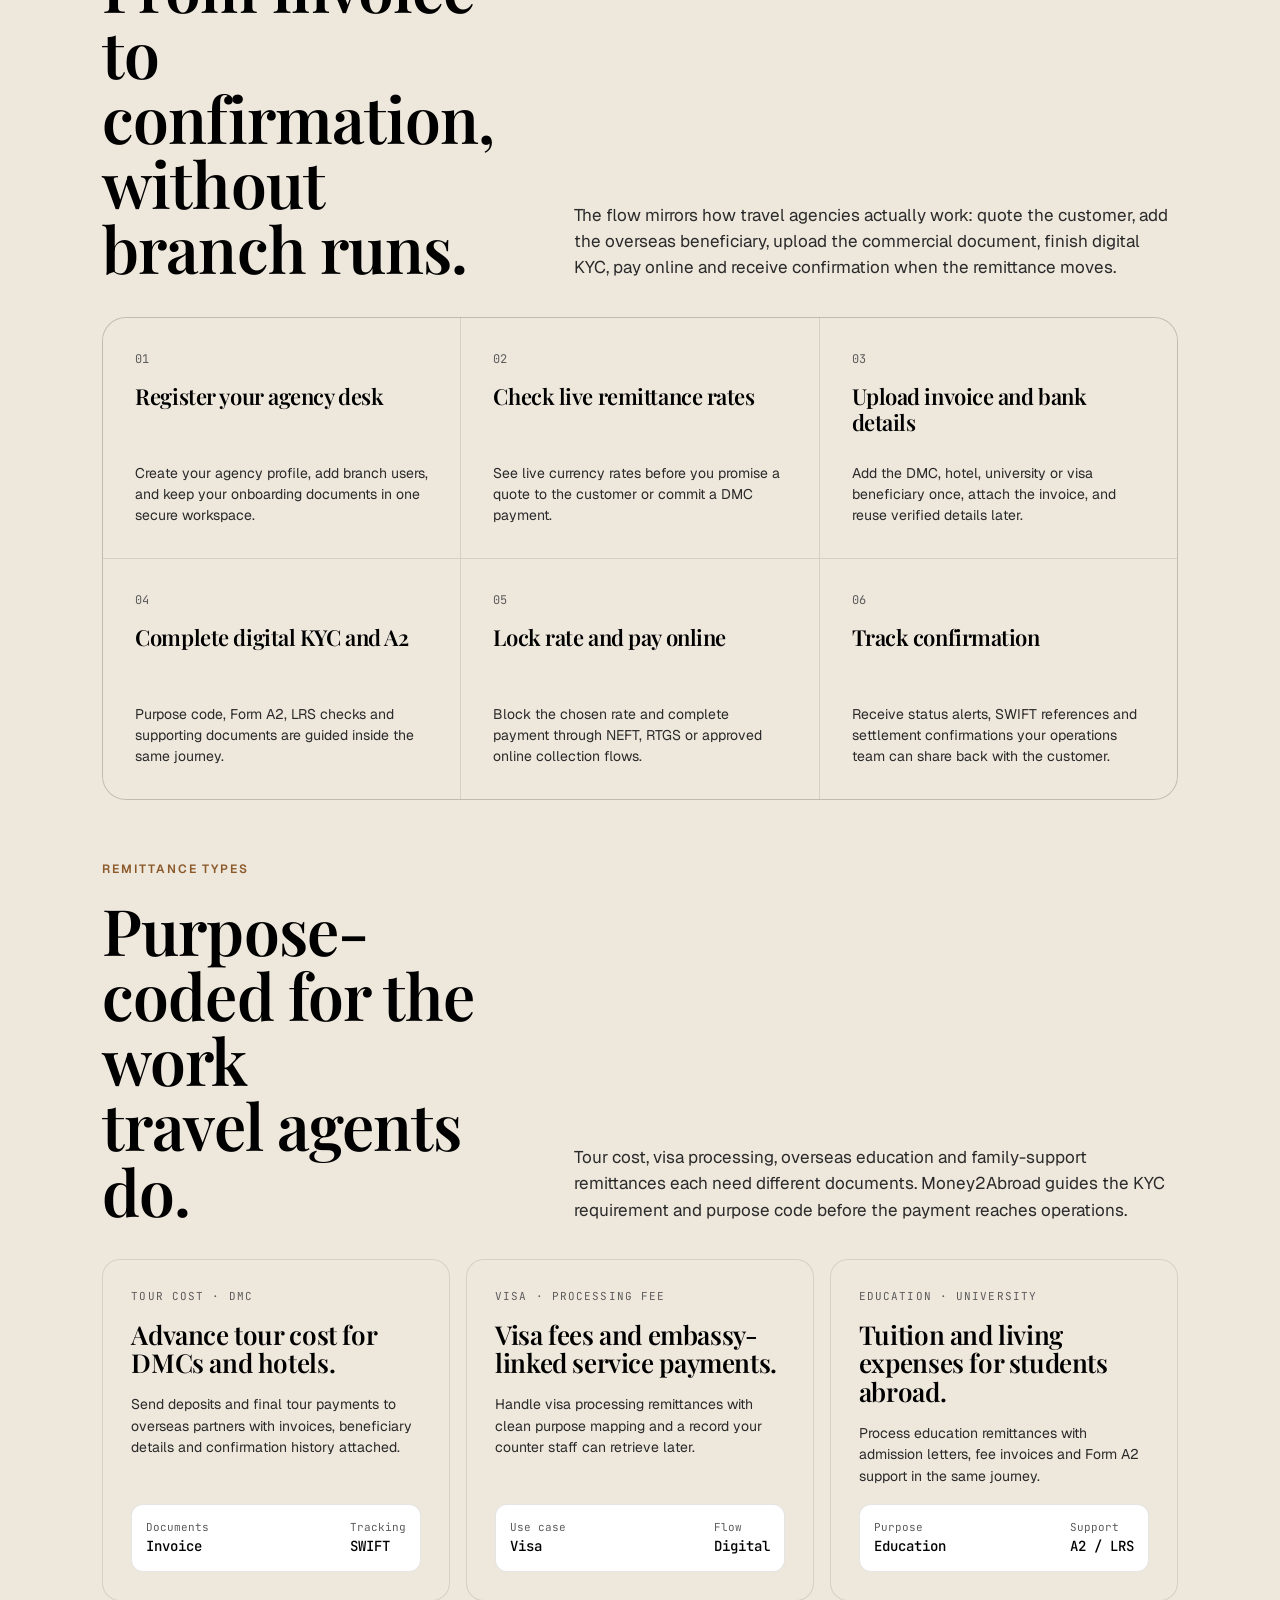
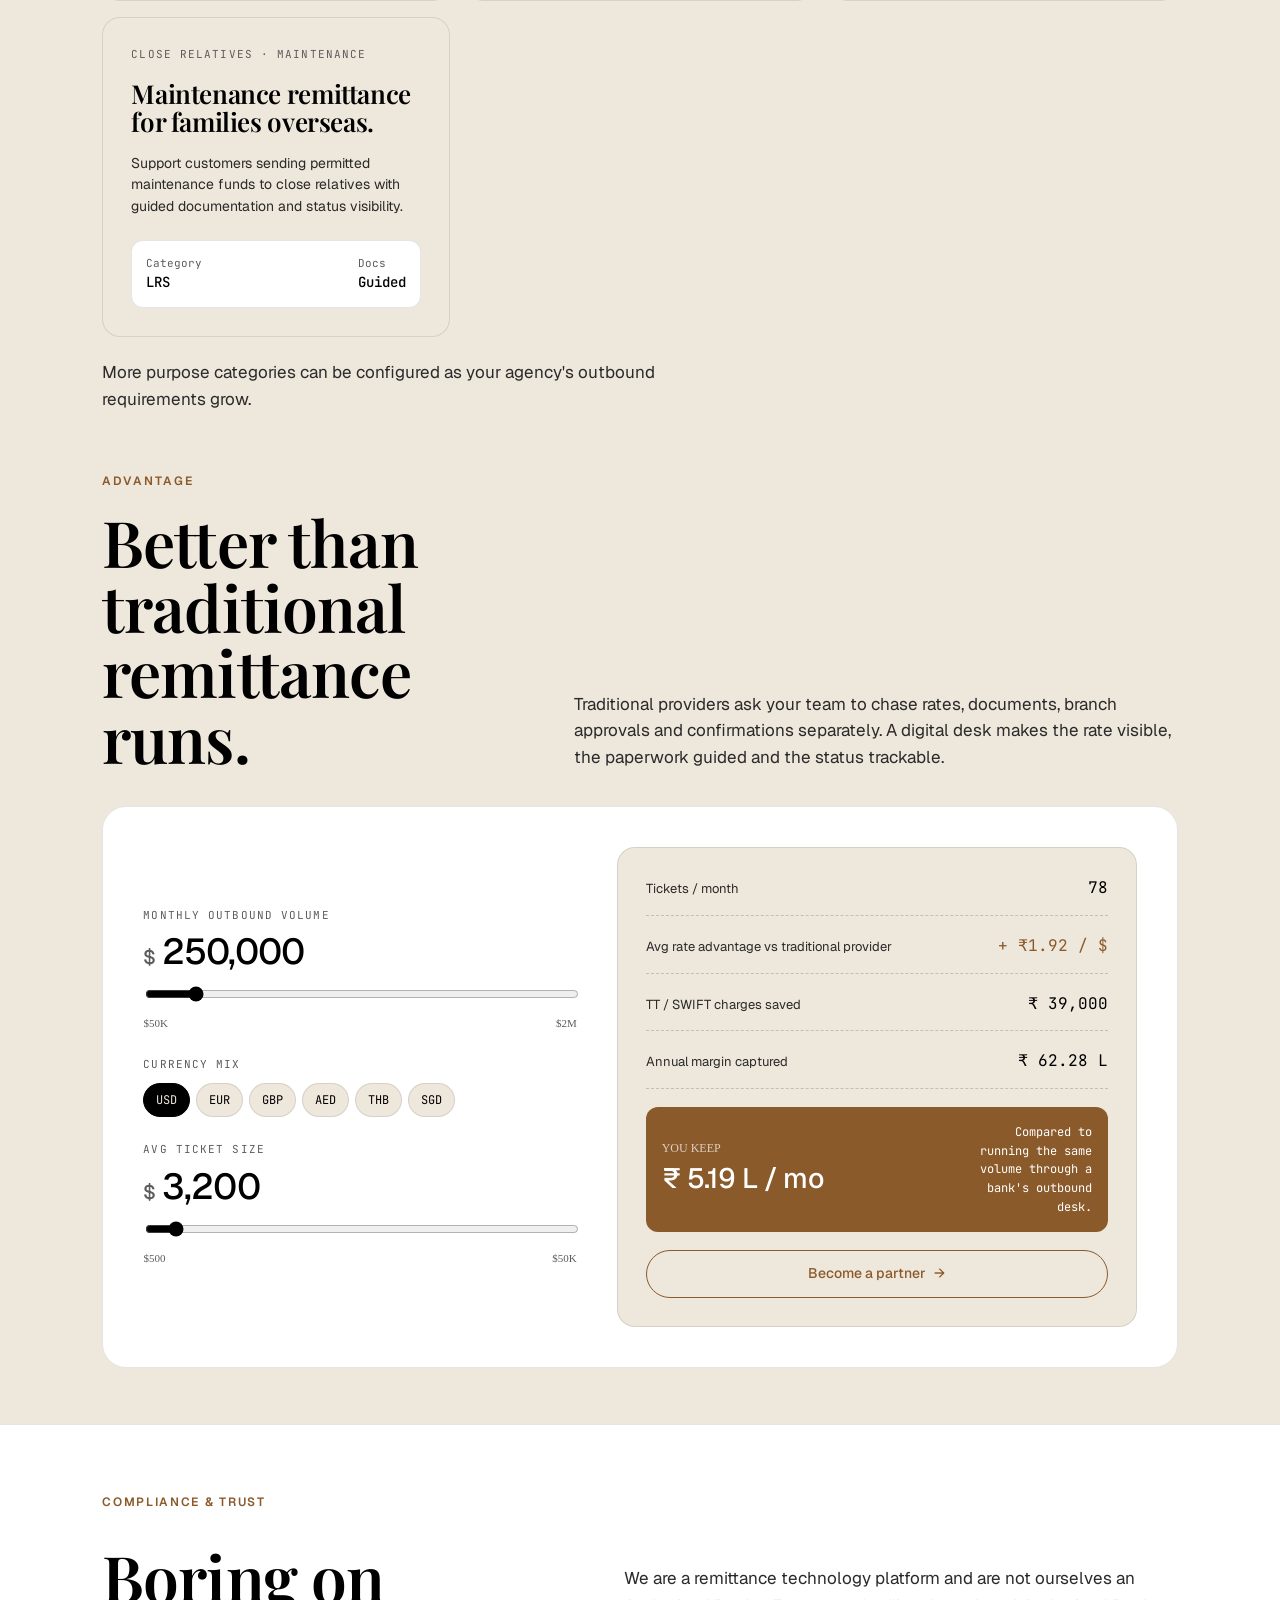
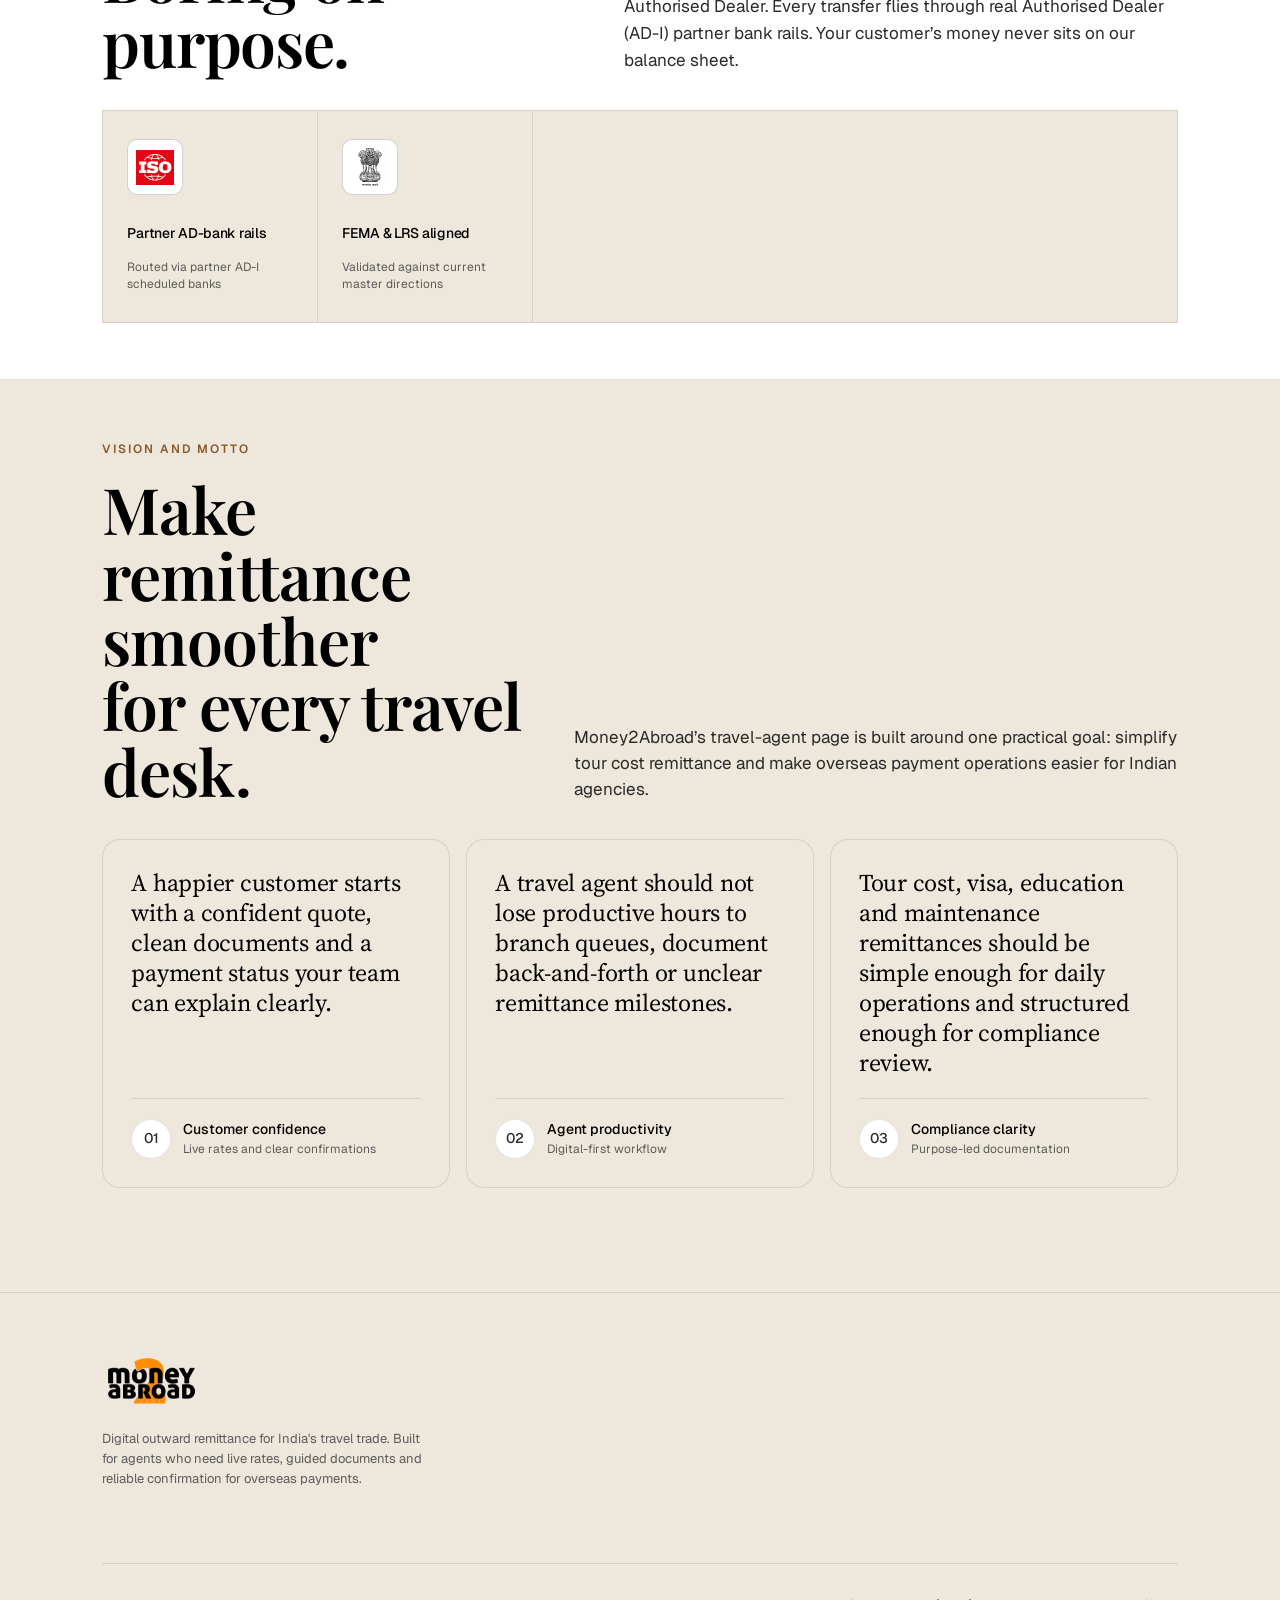
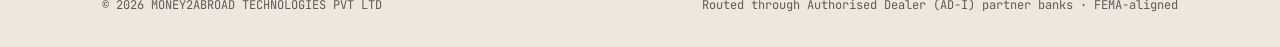
==== commit eb6d867a: "Remove CIN from site footer Co-Authored-By: Claude Sonnet 5 <noreply@anthropic.com>" ====
--- a/about-us/index.html
+++ b/about-us/index.html
@@ -468,7 +468,7 @@
       </div>
     </div>
     <div class="foot-bottom">
-      <div class="legal">© 2026 MONEY2ABROAD TECHNOLOGIES PVT LTD · CIN U67200MH2024PTC400112</div>
+      <div class="legal">© 2026 MONEY2ABROAD TECHNOLOGIES PVT LTD</div>
       <div class="legal">Routed through Authorised Dealer (AD-I) partner banks · FEMA-aligned</div>
     </div>
   </div>
